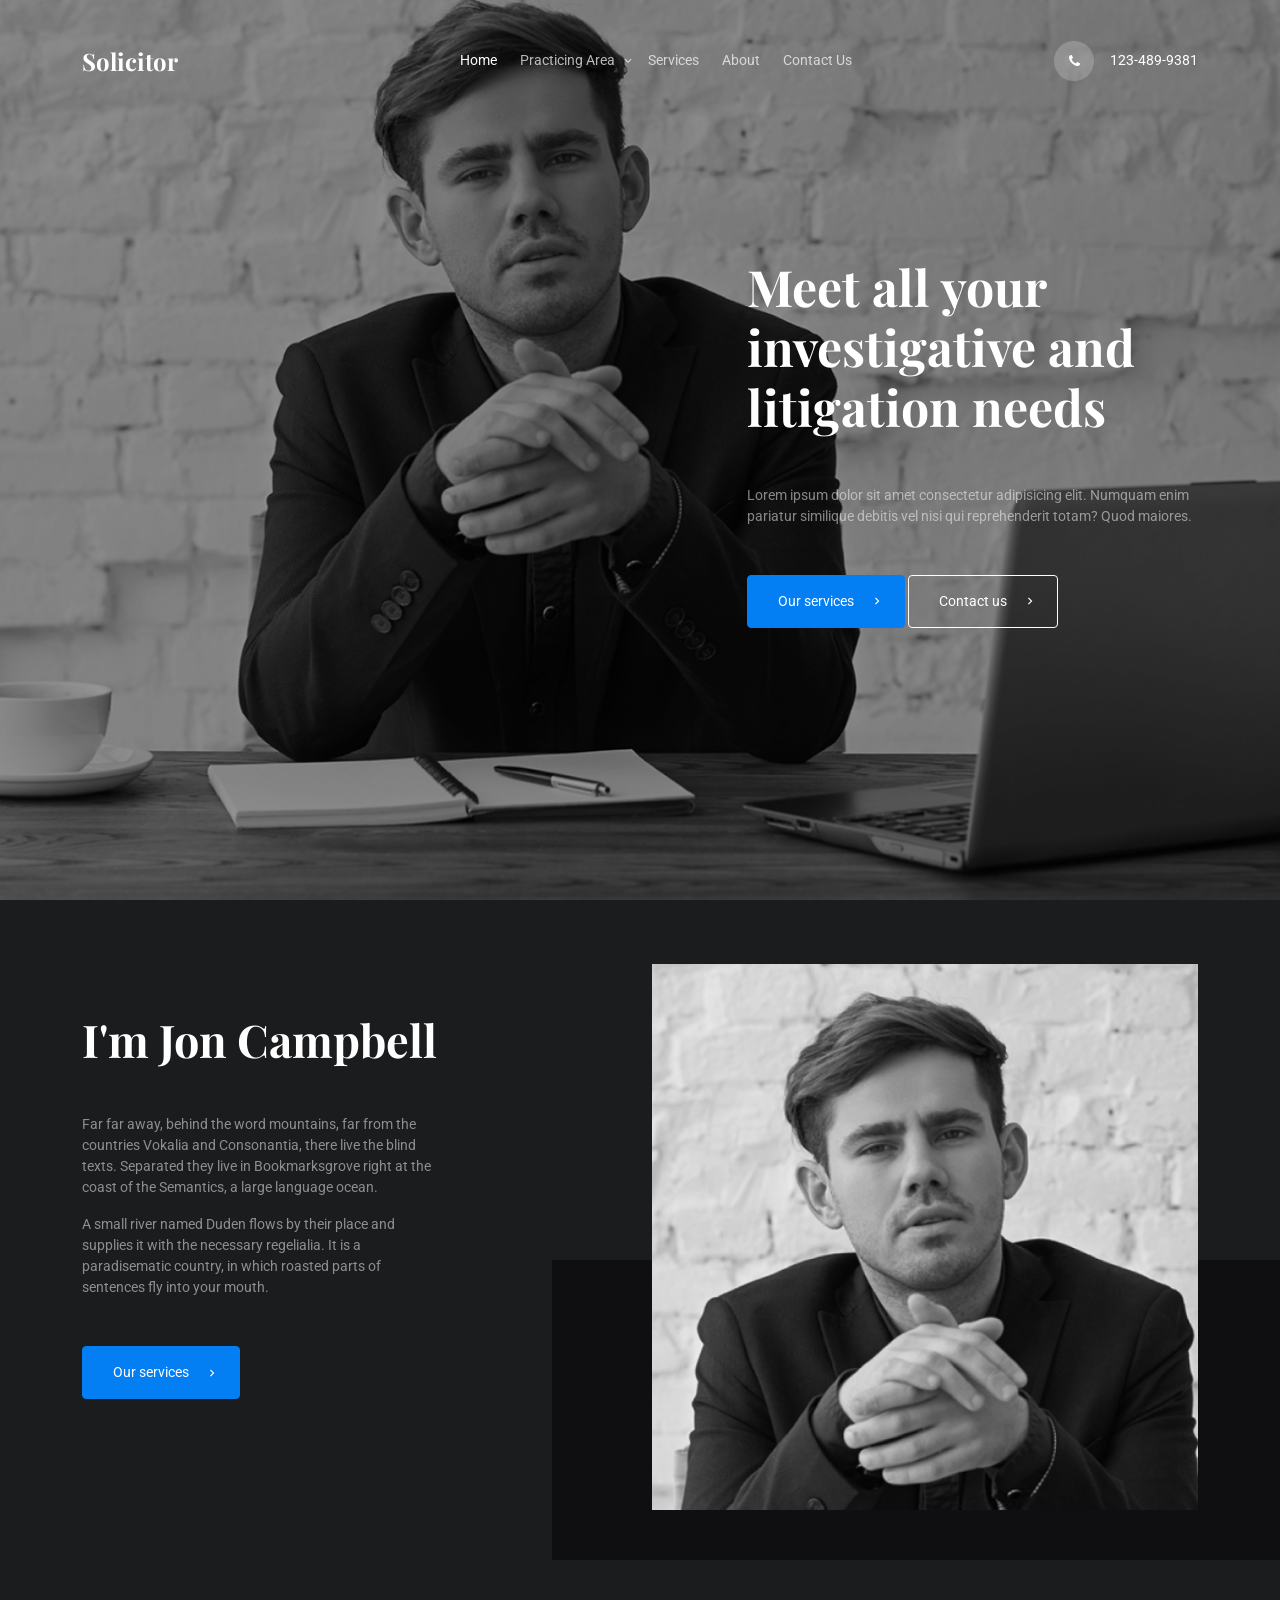
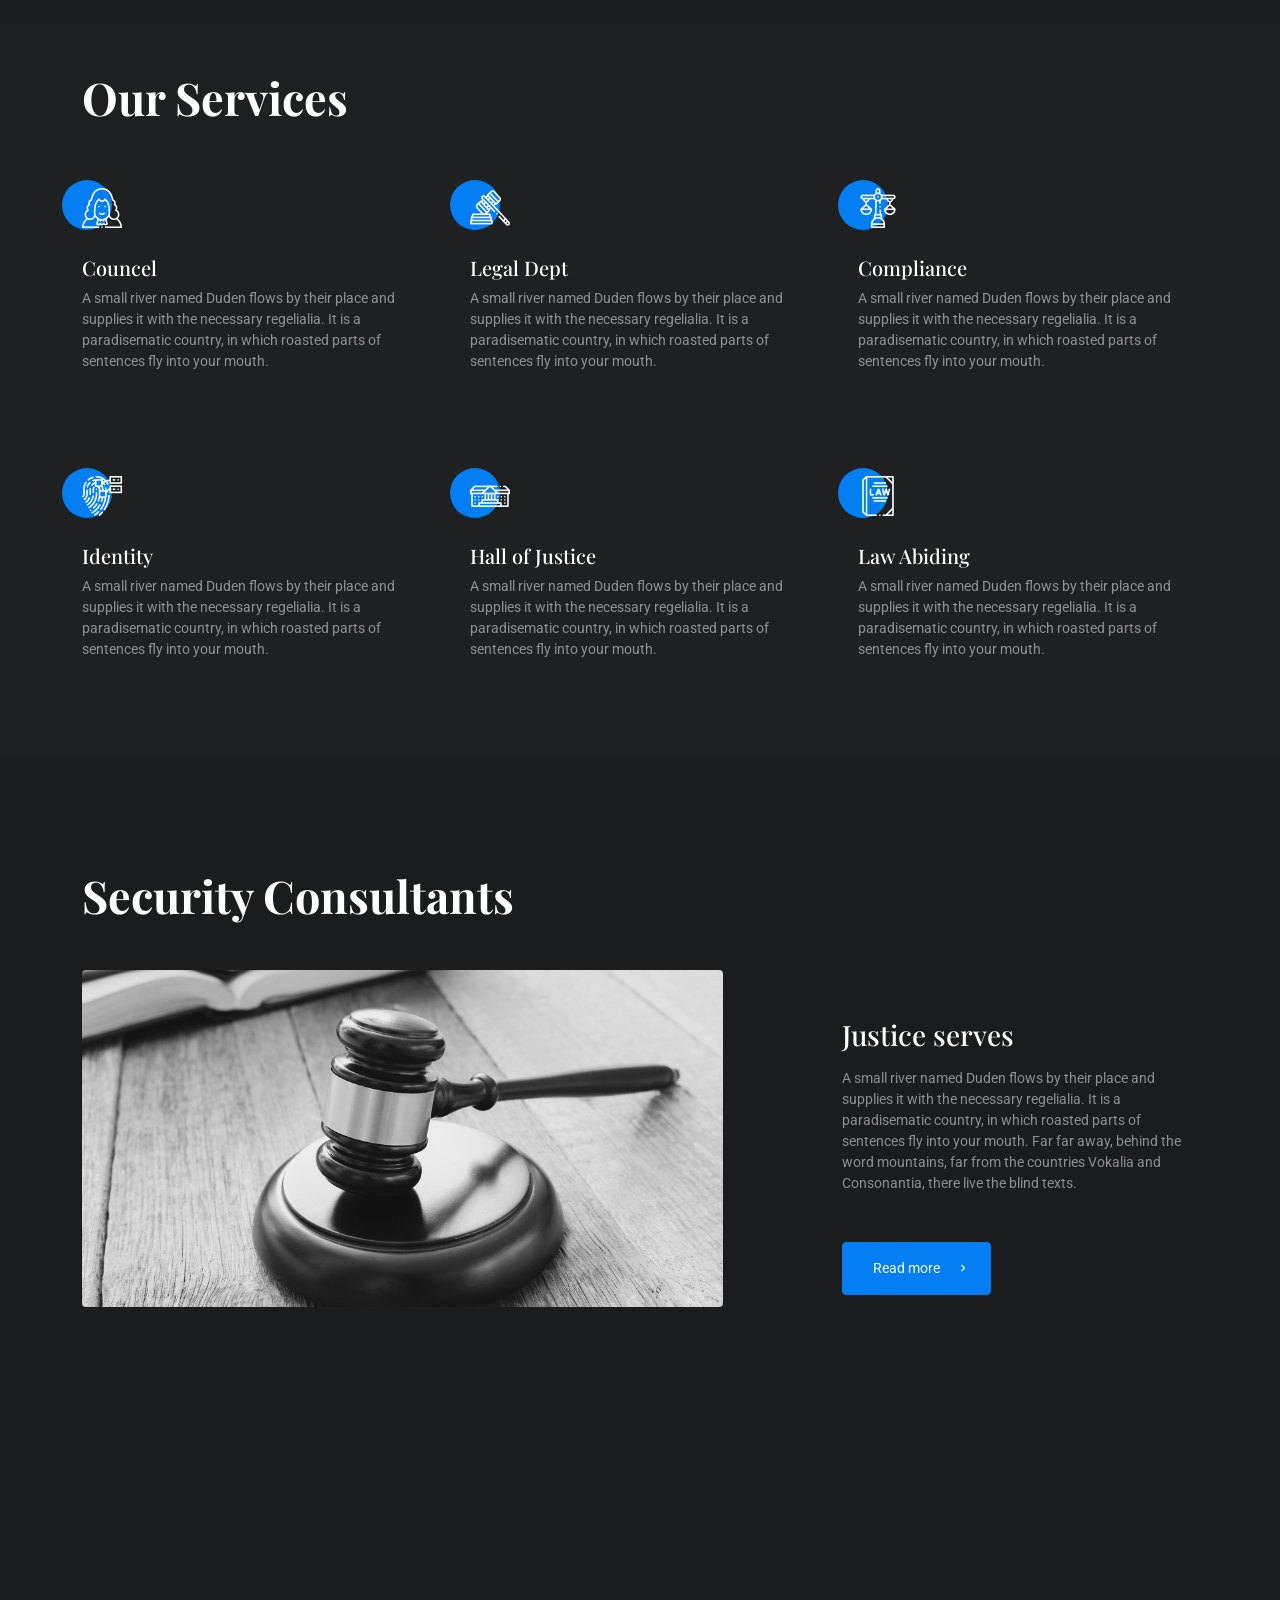
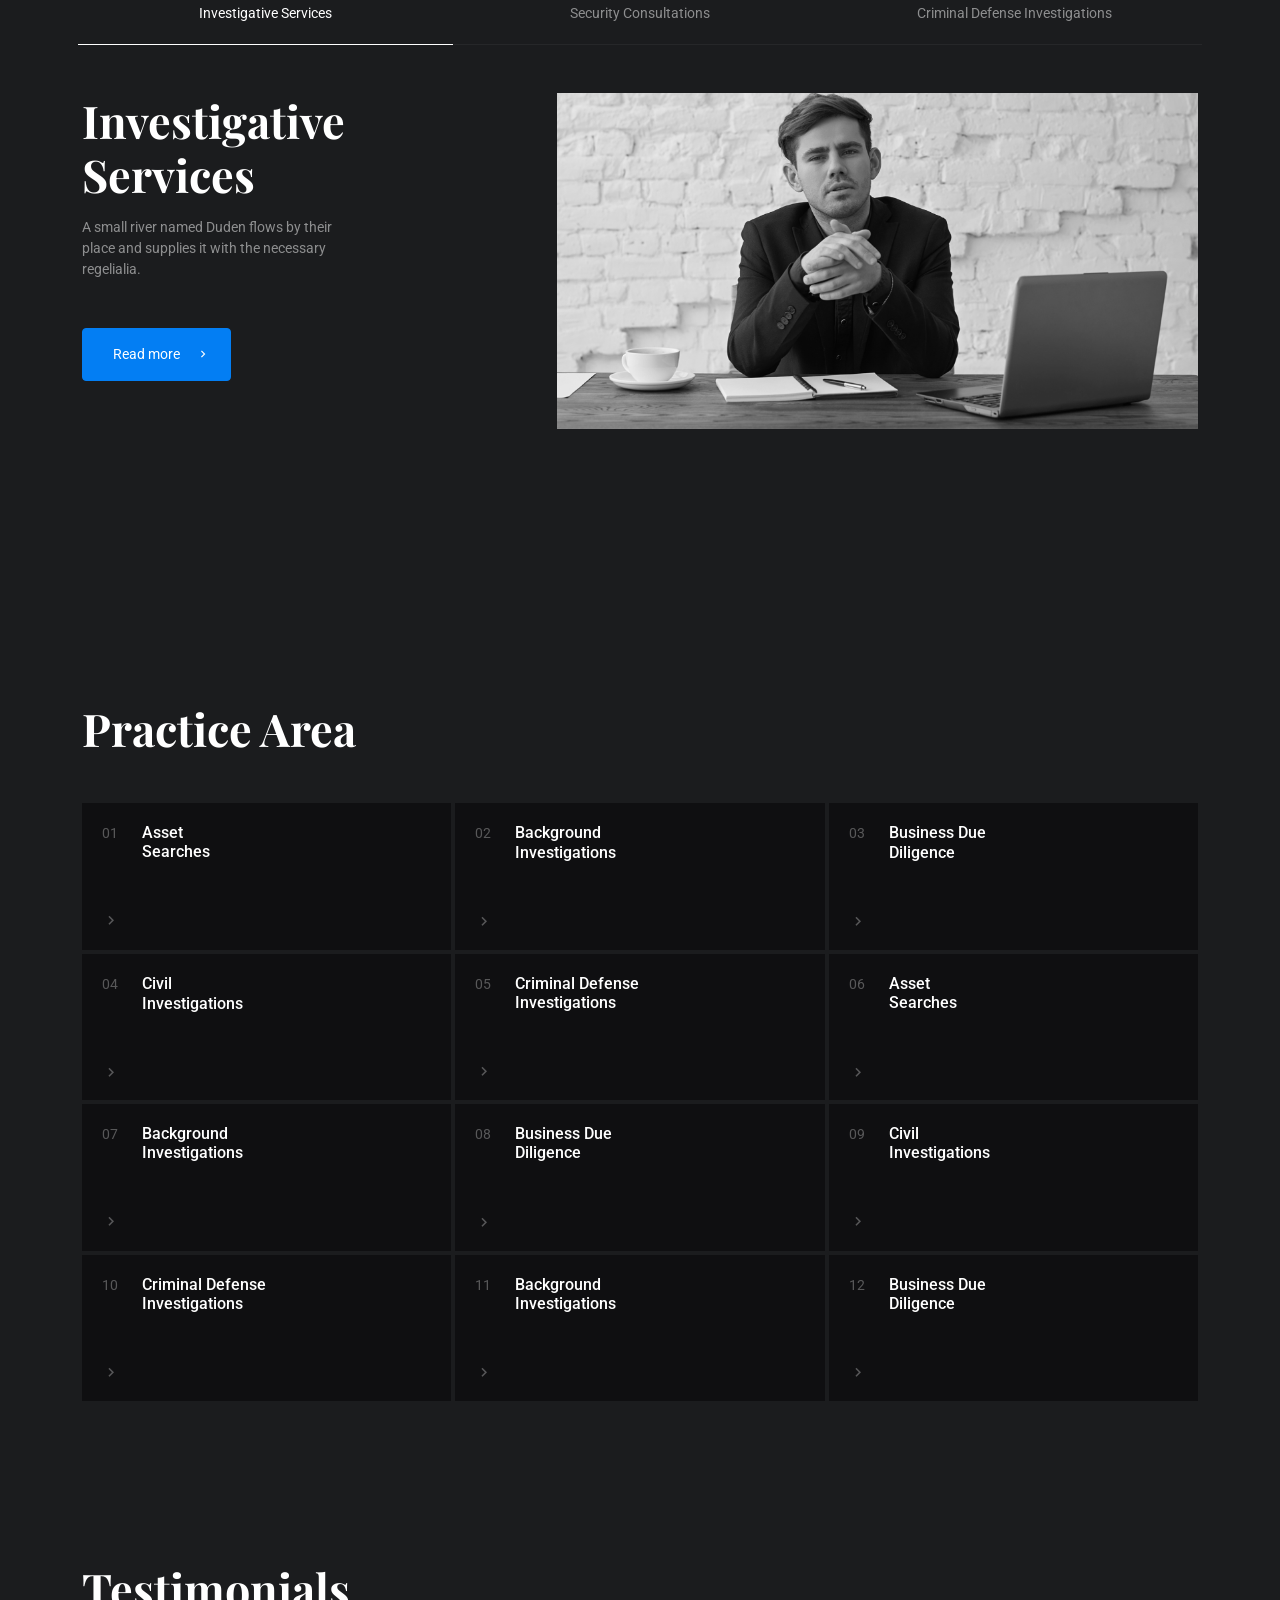
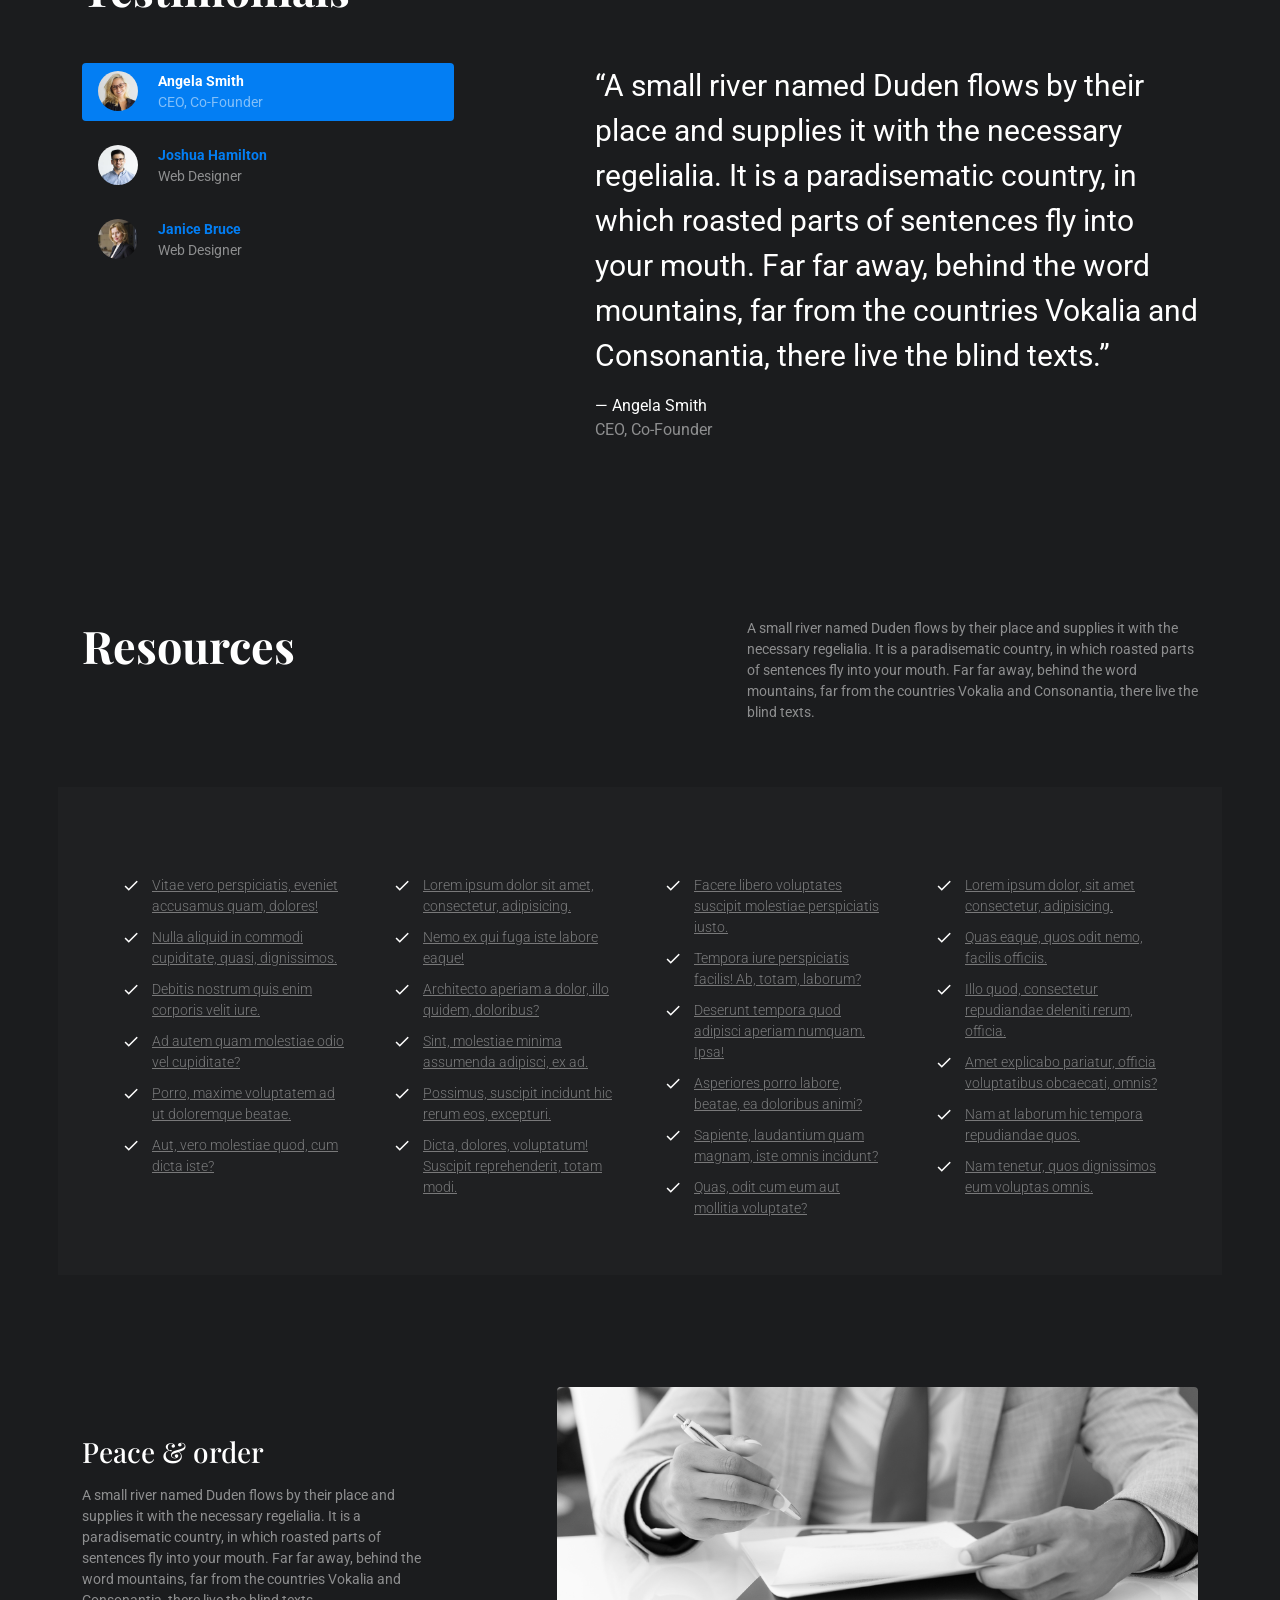
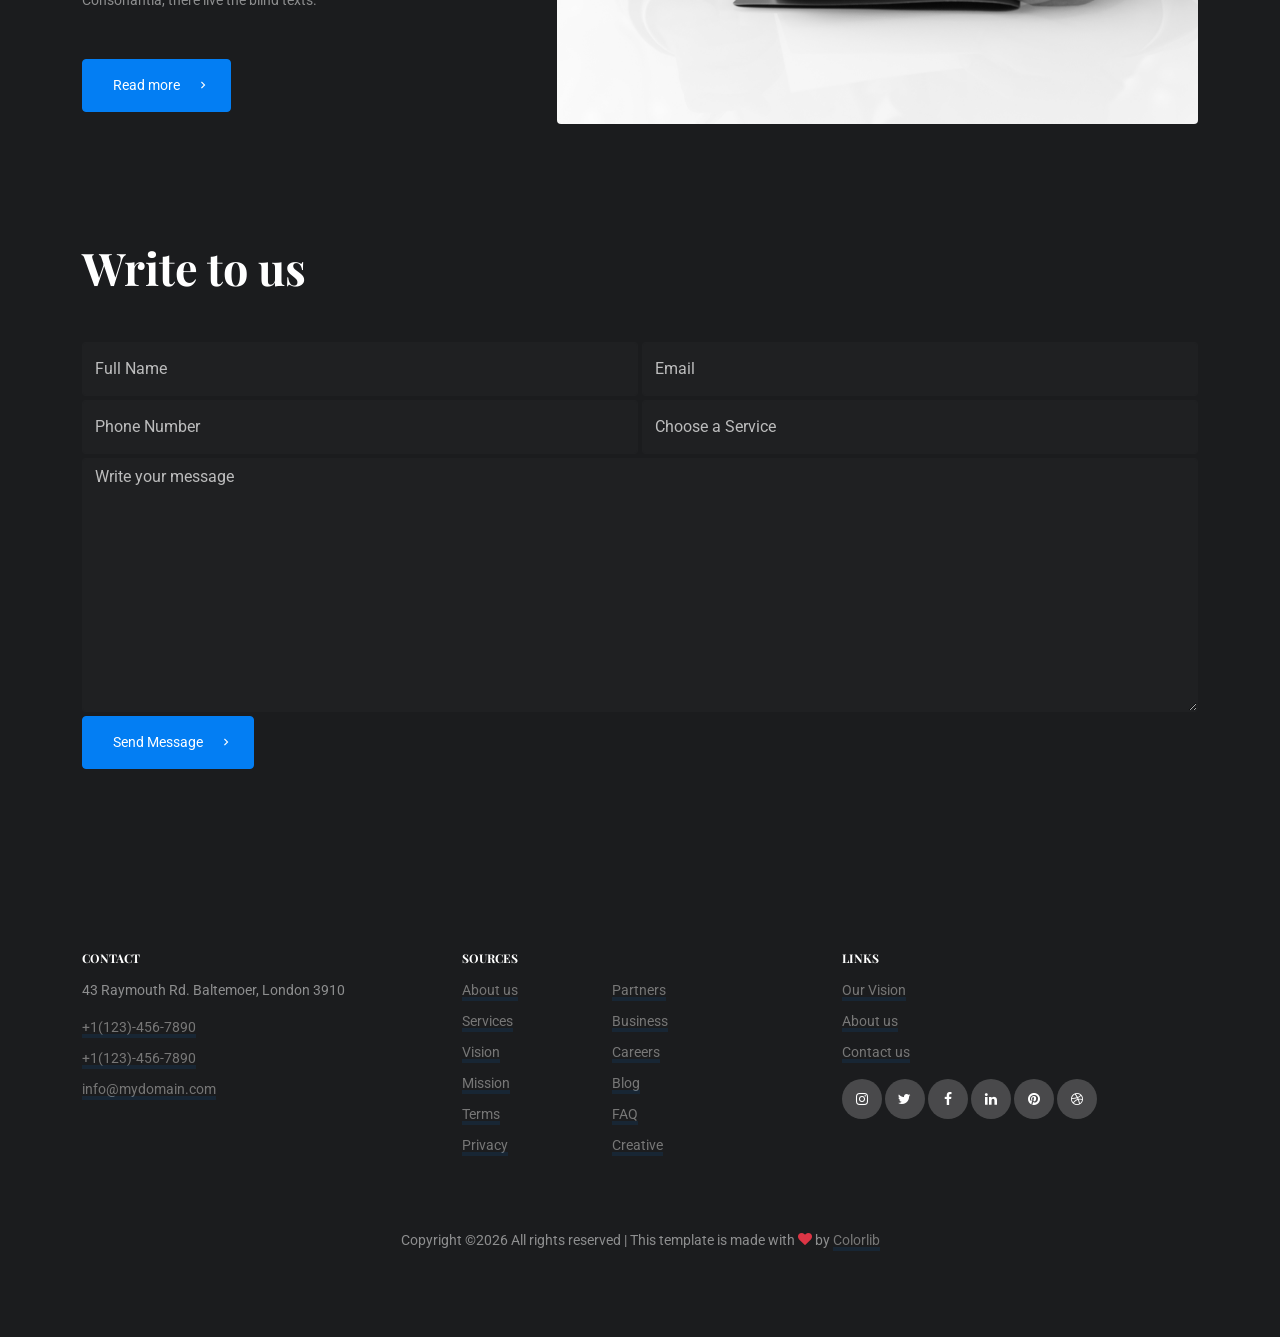
==== Portfolio/index.html @ 2ceb64e4 "Carved Template" ====
<!doctype html>
<html lang="en">
<head>
	<!-- Required meta tags -->
	<meta charset="utf-8">
	<meta name="viewport" content="width=device-width, initial-scale=1">
	
	<link rel="preconnect" href="https://fonts.gstatic.com">
	<link href="https://fonts.googleapis.com/css2?family=Playfair+Display:ital,wght@0,400;0,600;0,700;1,400&family=Roboto:wght@400;700&display=swap" rel="stylesheet">


	<link rel="stylesheet" href="fonts/icomoon/style.css">
	<link rel="stylesheet" href="fonts/flaticon/font/flaticon.css">

	<link rel="stylesheet" href="css/tiny-slider.css">
	<link rel="stylesheet" href="css/aos.css">
	<link rel="stylesheet" href="css/style.css">

	<title>Solicitor &mdash; Free Bootstrap 5 Website Template by Colorlib</title>
</head>
<body>

	<div class="site-mobile-menu site-navbar-target">
		<div class="site-mobile-menu-header">
			<div class="site-mobile-menu-close">
				<span class="icofont-close js-menu-toggle"></span>
			</div>
		</div>
		<div class="site-mobile-menu-body"></div>
	</div>

	<nav class="site-nav">
		<div class="container">
			<div class="menu-bg-wrap">
				<div class="site-navigation">
					<div class="row g-0 align-items-center">
						<div class="col-6 col-lg-2">
							<a href="index.html" class="logo m-0 float-left">Solicitor</a>
						</div>
						<div class="col-8 text-center d-none d-lg-inline-block">
							<ul class="js-clone-nav d-none d-lg-inline-block text-left site-menu mx-auto">
								<li class="active"><a href="index.html">Home</a></li>
								<li class="has-children">
									<a href="practicing-area.html">Practicing Area</a>
									<ul class="dropdown">
										<li><a href="#">Menu One</a></li>
										<li><a href="#">Menu Two</a></li>
										<li class="has-children">
											<a href="#">Dropdown</a>
											<ul class="dropdown">
												<li><a href="#">Sub Menu One</a></li>
												<li><a href="#">Sub Menu Two</a></li>
												<li><a href="#">Sub Menu Three</a></li>
											</ul>
										</li>
									</ul>
								</li>
								<li><a href="services.html">Services</a></li>
								<li><a href="about.html">About</a></li>
								<li><a href="contact.html">Contact Us</a></li>
							</ul>
						</div>
						<div class="col-6 col-lg-2">

							<div class="d-flex">
								<div class="ms-auto">
									<a href="#" class="call-us d-flex align-items-center">
										<span class="icon-phone me-3"></span>
										<span>123-489-9381</span>
									</a>	
								</div>

								<a href="#" class="burger mt-1 ms-auto float-end site-menu-toggle js-menu-toggle d-inline-block d-lg-none light" data-toggle="collapse" data-target="#main-navbar">
									<span></span>
								</a>
							</div>
						</div>
					</div>

				</div>
			</div>
		</div>
	</nav>

	<div class="hero overlay" style="background-image: url('images/hero_1.jpg')">
		<div class="container">
			<div class="row align-items-center">
				<div class="col-lg-5 text-start ms-auto">
					<h1 class="heading mb-5" data-aos="fade-up">Meet all your investigative and litigation needs</h1>


					<p class="mb-5 text-white-50" data-aos="fade-up" data-aos-delay="300">Lorem ipsum dolor sit amet consectetur adipisicing elit. Numquam enim pariatur similique debitis vel nisi qui reprehenderit totam? Quod maiores.</p>
					<p data-aos="fade-up" data-aos-delay="400">
						<a href="#" class="btn btn-primary has-arrow mr-2">Our services <span class="icon-keyboard_arrow_right"></span></a>
						<a href="#" class="btn btn-outline-white has-arrow">Contact us <span class="icon-keyboard_arrow_right"></span></a>
					</p>



				</div>
			</div>
		</div>
	</div>


	<div class="section sec-about-me">
		<div class="container">
			<div class="row">
				<div class="col-lg-7" data-aos="fade-up">
					<div class="section-heading">

						<h3 class="heading mb-5">I'm Jon Campbell</h3>
					</div>
				</div>
			</div>

			<div class="row justify-content-between">
				<div class="col-lg-4 mb-5 mb-lg-0"  data-aos="fade-up"  data-aos-delay="100">
					<p class="text-white-50">Far far away, behind the word mountains, far from the countries Vokalia and Consonantia, there live the blind texts. Separated they live in Bookmarksgrove right at the coast of the Semantics, a large language ocean.</p>

					<p class="mb-5 text-white-50">A small river named Duden flows by their place and supplies it with the necessary regelialia. It is a paradisematic country, in which roasted parts of sentences fly into your mouth.</p>

					
					<p><a href="#" class="btn btn-primary has-arrow mr-2">Our services <span class="icon-keyboard_arrow_right"></span></a></p>
				</div>

				<div class="col-lg-6 bg-1">
					<div class="img-wrap"  data-aos="fade-up" data-aos-delay="200">
						<img src="images/about_2.png" alt="Image" class="img-fluid">
					</div>
				</div>
			</div>
		</div>
	</div>


	<div class="section py-5 bg-custom-light">
		<div class="container">
			<div class="row mb-5" data-aos="fade-up">
				<div class="col-lg-7">
					<h2 class="heading">Our Services</h2>
				</div>
			</div>
			<div class="row g-5">
				<div class="col-xs-12 col-sm-6 col-md-6 col-lg-4" data-aos="fade-up" data-aos-delay="0">
					<span class="flaticon-judge-1 text-white fs-1 mb-3 d-block circle"></span>
					<h4 class="fs-5">Councel</h4>
					<p class="mb-5 text-white-50">A small river named Duden flows by their place and supplies it with the necessary regelialia. It is a paradisematic country, in which roasted parts of sentences fly into your mouth.</p>
				</div>
				<div class="col-xs-12 col-sm-6 col-md-6 col-lg-4" data-aos="fade-up" data-aos-delay="100">
					<span class="flaticon-judge text-white fs-1 mb-3 d-block circle"></span>
					<h4 class="fs-5">Legal Dept</h4>
					<p class="mb-5 text-white-50">A small river named Duden flows by their place and supplies it with the necessary regelialia. It is a paradisematic country, in which roasted parts of sentences fly into your mouth.</p>
				</div>
				<div class="col-xs-12 col-sm-6 col-md-6 col-lg-4" data-aos="fade-up" data-aos-delay="200">
					<span class="flaticon-themis text-white fs-1 mb-3 d-block circle"></span>
					<h4 class="fs-5">Compliance</h4>
					<p class="mb-5 text-white-50">A small river named Duden flows by their place and supplies it with the necessary regelialia. It is a paradisematic country, in which roasted parts of sentences fly into your mouth.</p>
				</div>

				<div class="col-xs-12 col-sm-6 col-md-6 col-lg-4" data-aos="fade-up" data-aos-delay="0">
					<span class="flaticon-fingerprint text-white fs-1 mb-3 d-block circle"></span>
					<h4 class="fs-5">Identity</h4>
					<p class="mb-5 text-white-50">A small river named Duden flows by their place and supplies it with the necessary regelialia. It is a paradisematic country, in which roasted parts of sentences fly into your mouth.</p>
				</div>
				<div class="col-xs-12 col-sm-6 col-md-6 col-lg-4" data-aos="fade-up" data-aos-delay="100">
					<span class="flaticon-courthouse text-white fs-1 mb-3 d-block circle"></span>
					<h4 class="fs-5">Hall of Justice</h4>
					<p class="mb-5 text-white-50">A small river named Duden flows by their place and supplies it with the necessary regelialia. It is a paradisematic country, in which roasted parts of sentences fly into your mouth.</p>
				</div>
				<div class="col-xs-12 col-sm-6 col-md-6 col-lg-4" data-aos="fade-up" data-aos-delay="200">
					<span class="flaticon-laws text-white fs-1 mb-3 d-block circle"></span>
					<h4 class="fs-5">Law Abiding</h4>
					<p class="mb-5 text-white-50">A small river named Duden flows by their place and supplies it with the necessary regelialia. It is a paradisematic country, in which roasted parts of sentences fly into your mouth.</p>
				</div>

			</div>

		</div>
	</div>




	<div class="section sec-why-us">
		<div class="container">
			<div class="row">
				<div class="col-lg-12">

					<div class="section-heading"  data-aos="fade-up">

						<h3 class="heading mb-5">Security Consultants</h3>
					</div>
				</div>
			</div>


			<div class="row mb-5">

				<div class="col-lg-7">
					<div class="img-wrap" data-aos="fade-right">
						<img src="images/hero_3.jpg" alt="Image" class="img-fluid rounded">	
					</div>
				</div>	
				<div class="col-lg-4 ms-auto mt-5"  data-aos="fade-left"  data-aos-delay="100">
					<h3 class="mb-3">Justice serves</h3>
					<p class="mb-5 text-white-50">A small river named Duden flows by their place and supplies it with the necessary regelialia. It is a paradisematic country, in which roasted parts of sentences fly into your mouth. Far far away, behind the word mountains, far from the countries Vokalia and Consonantia, there live the blind texts.</p>

					<p><a href="#" class="btn btn-primary has-arrow mr-2">Read more <span class="icon-keyboard_arrow_right"></span></a></p>

				</div>
			</div>

		</div>
	</div>






	<div class="section sec-3">
		<div class="container">

			<div id="nav-tab" class="row g-2 custom-nav-slider nav mb-5" role="tablist" data-aos="fade-up">

				<a href="#tab-one" class="nav-link col-4 active" data-bs-toggle="tab" aria-selected="true" aria-controls="tab-one" role="tab">Investigative Services</a>

				<a href="#tab-two"  class="nav-link col-4" data-bs-toggle="tab" aria-selected="false" aria-controls="tab-two" role="tab">Security Consultations</a>

				<a href="#tab-three" class="nav-link col-4" data-bs-toggle="tab" aria-selected="false" aria-controls="tab-three" role="tab">Criminal Defense Investigations</a>

			</div>

			<div class="tab-content" data-aos="fade-up" data-aos-delay="100">
				<div class="tab-pane fade show active" id="tab-one">
					<div class="row justify-content-between mb-5">
						<div class="col-lg-3">
							<div class="section-heading">
								<h3 class="heading mb-3">Investigative Services</h3>
								<p class="mb-5 text-white-50">A small river named Duden flows by their place and supplies it with the necessary regelialia. </p>
								<p><a href="#" class="btn btn-primary has-arrow mr-2">Read more <span class="icon-keyboard_arrow_right"></span></a></p>
							</div>
						</div>
						<div class="col-lg-7">
							<img src="images/hero_1.jpg" alt="Image" class="img-fluid">
						</div>
					</div>
				</div>

				<div class="tab-pane fade" id="tab-two">
					<div class="row justify-content-between mb-5">
						<div class="col-lg-3">
							<div class="section-heading">
								<h3 class="heading mb-3">Security Consultations</h3>
								<p class="mb-5 text-white-50">A small river named Duden flows by their place and supplies it with the necessary regelialia. </p>
								<p><a href="#" class="btn btn-primary has-arrow mr-2">Read more <span class="icon-keyboard_arrow_right"></span></a></p>
							</div>
						</div>
						<div class="col-lg-7">
							<img src="images/hero_2.jpg" alt="Image" class="img-fluid">
						</div>
					</div>
				</div>

				<div class="tab-pane fade" id="tab-three">
					<div class="row justify-content-between mb-5">
						<div class="col-lg-3">
							<div class="section-heading">
								<h3 class="heading mb-3">Criminal Defense Investigations</h3>
								<p class="mb-5 text-white-50">A small river named Duden flows by their place and supplies it with the necessary regelialia. </p>
								<p><a href="#" class="btn btn-primary has-arrow mr-2">Read more <span class="icon-keyboard_arrow_right"></span></a></p>
							</div>
						</div>
						<div class="col-lg-7">
							<img src="images/hero_3.jpg" alt="Image" class="img-fluid">
						</div>
					</div>
				</div>

			</div>	


		</div>
	</div>



	<div class="section sec-4">
		<div class="container">
			<div class="row">
				<div class="col-lg-7">
					<div class="section-heading" data-aos="fade-up">

						<h3 class="heading mb-5">Practice Area </h3>
					</div>
				</div>
			</div>

			

			<div class="row g-1 align-items-stretch">
				<div class="col-6 col-sm-6 col-md-4 col-lg-4" data-aos="fade-up">
					<a class="d-flex media-2 h-100" href="practicing-area-single.html">
						<div>01</div>
						<div>
							<h3>Asset <br> Searches</h3>
							<span class="icon-keyboard_arrow_right"></span>
						</div>
					</a>
				</div>
				<div class="col-6 col-sm-6 col-md-4 col-lg-4" data-aos="fade-up">
					<a class="d-flex media-2 h-100" href="practicing-area-single.html">
						<div>02</div>
						<div>
							<h3>Background <br> Investigations</h3>
							<span class="icon-keyboard_arrow_right"></span>
						</div>
					</a>
				</div>
				<div class="col-6 col-sm-6 col-md-4 col-lg-4" data-aos="fade-up">
					<a class="d-flex media-2 h-100" href="practicing-area-single.html">
						<div>03</div>
						<div>
							<h3>Business Due<br> Diligence</h3>
							<span class="icon-keyboard_arrow_right"></span>
						</div>
					</a>
				</div>
				<div class="col-6 col-sm-6 col-md-4 col-lg-4" data-aos="fade-up">
					<a class="d-flex media-2 h-100" href="practicing-area-single.html">
						<div>04</div>
						<div>
							<h3>Civil <br> Investigations</h3>
							<span class="icon-keyboard_arrow_right"></span>
						</div>
					</a>
				</div>
				<div class="col-6 col-sm-6 col-md-4 col-lg-4" data-aos="fade-up">
					<a class="d-flex media-2 h-100" href="practicing-area-single.html">
						<div>05</div>
						<div>
							<h3>Criminal Defense <br> Investigations</h3>
							<span class="icon-keyboard_arrow_right"></span>
						</div>
					</a>
				</div>

				<div class="col-6 col-sm-6 col-md-4 col-lg-4" data-aos="fade-up">
					<a class="d-flex media-2 h-100" href="practicing-area-single.html">
						<div>06</div>
						<div>
							<h3>Asset <br> Searches</h3>
							<span class="icon-keyboard_arrow_right"></span>
						</div>

					</a>
				</div>
				<div class="col-6 col-sm-6 col-md-4 col-lg-4" data-aos="fade-up">
					<a class="d-flex media-2 h-100" href="practicing-area-single.html">
						<div>07</div>
						<div>
							<h3>Background <br> Investigations</h3>
							<span class="icon-keyboard_arrow_right"></span>
						</div>
					</a>
				</div>
				<div class="col-6 col-sm-6 col-md-4 col-lg-4" data-aos="fade-up">
					<a class="d-flex media-2 h-100" href="practicing-area-single.html">
						<div>08</div>
						<div>
							<h3>Business Due<br> Diligence</h3>
							<span class="icon-keyboard_arrow_right"></span>
						</div>
					</a>
				</div>
				<div class="col-6 col-sm-6 col-md-4 col-lg-4" data-aos="fade-up">
					<a class="d-flex media-2 h-100" href="practicing-area-single.html">
						<div>09</div>
						<div>
							<h3>Civil <br> Investigations</h3>
							<span class="icon-keyboard_arrow_right"></span>
						</div>
					</a>
				</div>
				<div class="col-6 col-sm-6 col-md-4 col-lg-4" data-aos="fade-up">
					<a class="d-flex media-2 h-100" href="practicing-area-single.html">
						<div>10</div>
						<div>
							<h3>Criminal Defense <br> Investigations</h3>
							<span class="icon-keyboard_arrow_right"></span>
						</div>
					</a>
				</div>

				<div class="col-6 col-sm-6 col-md-4 col-lg-4" data-aos="fade-up">
					<a class="d-flex media-2 h-100" href="practicing-area-single.html">
						<div>11</div>
						<div>
							<h3>Background <br> Investigations</h3>
							<span class="icon-keyboard_arrow_right"></span>
						</div>
					</a>
				</div>
				<div class="col-6 col-sm-6 col-md-4 col-lg-4" data-aos="fade-up">
					<a class="d-flex media-2 h-100" href="practicing-area-single.html">
						<div>12</div>
						<div>
							<h3>Business Due<br> Diligence</h3>
							<span class="icon-keyboard_arrow_right"></span>
						</div>
					</a>
				</div>
			</div>
		</div>
	</div>



	<div class="section py-5 sec-testimonial">
		<div class="container">
			<div class="row">
				<div class="col-lg-7">
					<div class="section-heading">

						<h3 class="heading mb-5">Testimonials</h3>
					</div>
				</div>
			</div>
			<div class="d-md-flex align-items-start justify-content-between tabs">
				<div class="nav flex-column nav-pills me-3 col-md-4" id="v-pills-tab" role="tablist" aria-orientation="vertical">
					<a href="#testimonial-one" class="nav-link mb-3 active d-flex" id="testimonial-one-tab" data-bs-toggle="pill" role="tab" aria-controls="testimonial-one">
						<div class="img">
							<img src="images/person_2.jpg" alt="Image" class="img-fluid">
						</div>
						<div class="text">
							<strong class="d-block">Angela Smith</strong>
							<span class="text-white-50">CEO, Co-Founder</span>
						</div>
					</a>


					<a href="#testimonial-two" class="nav-link mb-3 d-flex" id="testimonial-two-tab" data-bs-toggle="pill" role="tab" aria-controls="testimonial-two">
						<div class="img">
							<img src="images/person_1.jpg" alt="Image" class="img-fluid">
						</div>
						<div class="text">
							<strong class="d-block">Joshua Hamilton</strong>
							<span class="text-white-50">Web Designer</span>
						</div>
					</a>

					<a href="#testimonial-three" class="nav-link mb-3 d-flex" id="testimonial-three-tab" data-bs-toggle="pill" role="tab" aria-controls="testimonial-two">
						<div class="img">
							<img src="images/person_3.jpg" alt="Image" class="img-fluid">
						</div>
						<div class="text">
							<strong class="d-block">Janice Bruce</strong>
							<span class="text-white-50">Web Designer</span>
						</div>
					</a>

					
				</div>
				<div class="tab-content ps-lg-5 col-md-7" id="v-pills-tabContent">
					<div class="tab-pane fade show active" role="tabpanel" id="testimonial-one">
						<blockquote>
							<p>&ldquo;A small river named Duden flows by their place and supplies it with the necessary regelialia. It is a paradisematic country, in which roasted parts of sentences fly into your mouth. Far far away, behind the word mountains, far from the countries Vokalia and Consonantia, there live the blind texts.&rdquo;</p>
							
						</blockquote>
						<p class="fs-6">
							<span class="text-white d-block">&mdash; Angela Smith</span>
							<span class="text-white-50">CEO, Co-Founder</span>
						</p>
					</div>

					<div class="tab-pane fade" role="tabpanel" id="testimonial-two">
						<blockquote>
							<p>&ldquo;A small river named Duden flows by their place and supplies it with the necessary regelialia. It is a paradisematic country, in which roasted parts of sentences fly into your mouth.&rdquo;</p>
						</blockquote>

						<p class="fs-6">
							<span class="text-white d-block">&mdash; Angela Smith</span>
							<span class="text-white-50">CEO, Co-Founder</span>
						</p>

					</div>

					<div class="tab-pane fade" role="tabpanel" id="testimonial-three">
						<blockquote>
							<p>&ldquo;On her way she met a copy. The copy warned the Little Blind Text, that where it came from it would have been rewritten a thousand times and everything that was left from its origin would be the word "and" and the Little Blind Text should turn around and return to its own, safe country. But nothing the copy said could convince her and so it didn’t take long until a few insidious Copy Writers ambushed her, made her drunk with Longe and Parole. &rdquo;</p>
						</blockquote>

						<p class="fs-6">
							<span class="text-white d-block">&mdash; Angela Smith</span>
							<span class="text-white-50">CEO, Co-Founder</span>
						</p>

					</div>

					
				</div>
			</div>
		</div>
	</div>


	<div class="section sec-list">
		<div class="container">
			<div class="row mb-5">
				<div class="col-lg-7">
					<div class="section-heading">

						<h3 class="heading mb-5">Resources</h3>
					</div>
				</div>
				<div class="col-lg-5 align-self-end mb-5">
					<p class="text-white-50">A small river named Duden flows by their place and supplies it with the necessary regelialia. It is a paradisematic country, in which roasted parts of sentences fly into your mouth. Far far away, behind the word mountains, far from the countries Vokalia and Consonantia, there live the blind texts.</p>
				</div>
			</div>

			<div class="row">
				<div class="col-lg-12">
					<div class="row box g-5">
						<div class="col-xs-6 col-sm-6 col-md-6 col-lg-3">
							<ul class="list-unstyled">
								<li><a href="#">Vitae vero perspiciatis, eveniet accusamus quam, dolores!</a></li>
								<li><a href="#">Nulla aliquid in commodi cupiditate, quasi, dignissimos.</a></li>
								<li><a href="#">Debitis nostrum quis enim corporis velit iure.</a></li>
								<li><a href="#">Ad autem quam molestiae odio vel cupiditate?</a></li>
								<li><a href="#">Porro, maxime voluptatem ad ut doloremque beatae.</a></li>
								<li><a href="#">Aut, vero molestiae quod, cum dicta iste?</a></li>
							</ul>
						</div>
						<div class="col-xs-6 col-sm-6 col-md-6 col-lg-3">
							<ul class="list-unstyled">
								<li><a href="#">Lorem ipsum dolor sit amet, consectetur, adipisicing.</a></li>
								<li><a href="#">Nemo ex qui fuga iste labore eaque!</a></li>
								<li><a href="#">Architecto aperiam a dolor, illo quidem, doloribus?</a></li>
								<li><a href="#">Sint, molestiae minima assumenda adipisci, ex ad.</a></li>
								<li><a href="#">Possimus, suscipit incidunt hic rerum eos, excepturi.</a></li>
								<li><a href="#">Dicta, dolores, voluptatum! Suscipit reprehenderit, totam modi.</a></li>
								
							</ul>
						</div>
						<div class="col-xs-6 col-sm-6 col-md-6 col-lg-3">
							<ul class="list-unstyled">
								<li><a href="#">Facere libero voluptates suscipit molestiae perspiciatis iusto.</a></li>
								<li><a href="#">Tempora iure perspiciatis facilis! Ab, totam, laborum?</a></li>
								<li><a href="#">Deserunt tempora quod adipisci aperiam numquam. Ipsa!</a></li>
								<li><a href="#">Asperiores porro labore, beatae, ea doloribus animi?</a></li>
								<li><a href="#">Sapiente, laudantium quam magnam, iste omnis incidunt?</a></li>
								<li><a href="#">Quas, odit cum eum aut mollitia voluptate?</a></li>
							</ul>
						</div>
						<div class="col-xs-6 col-sm-6 col-md-6 col-lg-3">
							<ul class="list-unstyled">
								<li><a href="#">Lorem ipsum dolor, sit amet consectetur, adipisicing.</a></li>
								<li><a href="#">Quas eaque, quos odit nemo, facilis officiis.</a></li>
								<li><a href="#">Illo quod, consectetur repudiandae deleniti rerum, officia.</a></li>
								<li><a href="#">Amet explicabo pariatur, officia voluptatibus obcaecati, omnis?</a></li>
								<li><a href="#">Nam at laborum hic tempora repudiandae quos.</a></li>
								<li><a href="#">Nam tenetur, quos dignissimos eum voluptas omnis.</a></li>
								
							</ul>
						</div>
					</div>
				</div>
			</div>


		</div>
	</div>


	<div class="section py-0">
		<div class="container">
			<div class="row">

				<div class="col-lg-7 order-lg-2">
					<div class="img-wrap" data-aos="fade-left">
						<img src="images/hero_2.jpg" alt="Image" class="img-fluid rounded">	
					</div>
				</div>	
				<div class="col-lg-4 me-auto mt-5" data-aos="fade-right" data-aos-delay="100">
					<h3 class="mb-3">Peace &amp; order</h3>
					<p class="mb-5 text-white-50">A small river named Duden flows by their place and supplies it with the necessary regelialia. It is a paradisematic country, in which roasted parts of sentences fly into your mouth. Far far away, behind the word mountains, far from the countries Vokalia and Consonantia, there live the blind texts.</p>

					<p><a href="#" class="btn btn-primary has-arrow mr-2">Read more <span class="icon-keyboard_arrow_right"></span></a></p>

				</div>
			</div>
		</div>
	</div>


	<div class="section sec-6">
		<div class="container">
			<div class="row">
				<div class="col-lg-7">
					<div class="section-heading">

						<h3 class="heading mb-5">Write to us</h3>
					</div>
				</div>
			</div>

			<form action="#" class="row g-1">
				<div class="col-lg-6">
					<input type="text" class="form-control" placeholder="Full Name">
				</div>
				<div class="col-lg-6">
					<input type="text" class="form-control" placeholder="Email">
				</div>

				<div class="col-lg-6">
					<input type="text" class="form-control" placeholder="Phone Number">
				</div> 
				<div class="col-lg-6">
					<input type="text" class="form-control" placeholder="Choose a Service">
				</div>

				<div class="col-lg-12">
					<textarea class="form-control" placeholder="Write your message" name="" id="" cols="30" rows="10"></textarea>
				</div>

				<div class="col-lg-12">
					<button type="submit" class="btn btn-primary has-arrow">Send Message <span class="icon-keyboard_arrow_right"></span></button>
				</div>
			</form>
		</div>
	</div>



	<div class="site-footer">
		<div class="container">

			<div class="row">
				<div class="col-lg-4">
					<div class="widget">
						<h3>Contact</h3>
						<address class="text-white-50">43 Raymouth Rd. Baltemoer, London 3910</address>
						<ul class="list-unstyled links">
							<li><a href="tel://11234567890">+1(123)-456-7890</a></li>
							<li><a href="tel://11234567890">+1(123)-456-7890</a></li>
							<li><a href="mailto:info@mydomain.com">info@mydomain.com</a></li>
						</ul>
					</div> <!-- /.widget -->
				</div> <!-- /.col-lg-4 -->
				<div class="col-lg-4">
					<div class="widget">
						<h3>Sources</h3>
						<ul class="list-unstyled float-start links">
							<li><a href="#">About us</a></li>
							<li><a href="#">Services</a></li>
							<li><a href="#">Vision</a></li>
							<li><a href="#">Mission</a></li>
							<li><a href="#">Terms</a></li>
							<li><a href="#">Privacy</a></li>
						</ul>
						<ul class="list-unstyled float-start links">
							<li><a href="#">Partners</a></li>
							<li><a href="#">Business</a></li>
							<li><a href="#">Careers</a></li>
							<li><a href="#">Blog</a></li>
							<li><a href="#">FAQ</a></li>
							<li><a href="#">Creative</a></li>
						</ul>
					</div> <!-- /.widget -->
				</div> <!-- /.col-lg-4 -->
				<div class="col-lg-4">
					<div class="widget">
						<h3>Links</h3>
						<ul class="list-unstyled links">
							<li><a href="#">Our Vision</a></li>
							<li><a href="#">About us</a></li>
							<li><a href="#">Contact us</a></li>
						</ul>

						<ul class="list-unstyled social">
							<li><a href="#"><span class="icon-instagram"></span></a></li>
							<li><a href="#"><span class="icon-twitter"></span></a></li>
							<li><a href="#"><span class="icon-facebook"></span></a></li>
							<li><a href="#"><span class="icon-linkedin"></span></a></li>
							<li><a href="#"><span class="icon-pinterest"></span></a></li>
							<li><a href="#"><span class="icon-dribbble"></span></a></li>
						</ul>
					</div> <!-- /.widget -->
				</div> <!-- /.col-lg-4 -->
			</div> <!-- /.row -->

			<div class="row mt-5">
				<div class="col-12 text-center">
					<p class="text-white-50">Copyright &copy;<script>document.write(new Date().getFullYear());</script> All rights reserved | This template is made with <i class="icon-heart text-danger" aria-hidden="true"></i> by <a href="https://colorlib.com" target="_blank" rel="nofollow noopener">Colorlib</a>
					</p>

				</div>
			</div>
		</div> <!-- /.container -->
	</div> <!-- /.site-footer -->


	<!-- Preloader -->
	<div id="overlayer"></div>
	<div class="loader">
		<div class="spinner-border" role="status">
			<span class="visually-hidden">Loading...</span>
		</div>
	</div>


	<script src="js/bootstrap.bundle.min.js"></script>
	<script src="js/tiny-slider.js"></script>
	<script src="js/aos.js"></script>
	<script src="js/navbar.js"></script>
	<script src="js/counter.js"></script>
	<script src="js/custom.js"></script>
</body>
</html>
---- Portfolio/fonts/icomoon/style.css ----
@font-face {
  font-family: 'icomoon';
  src:  url('fonts/icomoon.eot?10si43');
  src:  url('fonts/icomoon.eot?10si43#iefix') format('embedded-opentype'),
    url('fonts/icomoon.ttf?10si43') format('truetype'),
    url('fonts/icomoon.woff?10si43') format('woff'),
    url('fonts/icomoon.svg?10si43#icomoon') format('svg');
  font-weight: normal;
  font-style: normal;
}

[class^="icon-"], [class*=" icon-"] {
  /* use !important to prevent issues with browser extensions that change fonts */
  font-family: 'icomoon' !important;
  speak: none;
  font-style: normal;
  font-weight: normal;
  font-variant: normal;
  text-transform: none;
  line-height: 1;

  /* Better Font Rendering =========== */
  -webkit-font-smoothing: antialiased;
  -moz-osx-font-smoothing: grayscale;
}

.icon-asterisk:before {
  content: "\f069";
}
.icon-plus:before {
  content: "\f067";
}
.icon-question:before {
  content: "\f128";
}
.icon-minus:before {
  content: "\f068";
}
.icon-glass:before {
  content: "\f000";
}
.icon-music:before {
  content: "\f001";
}
.icon-search:before {
  content: "\f002";
}
.icon-envelope-o:before {
  content: "\f003";
}
.icon-heart:before {
  content: "\f004";
}
.icon-star:before {
  content: "\f005";
}
.icon-star-o:before {
  content: "\f006";
}
.icon-user:before {
  content: "\f007";
}
.icon-film:before {
  content: "\f008";
}
.icon-th-large:before {
  content: "\f009";
}
.icon-th:before {
  content: "\f00a";
}
.icon-th-list:before {
  content: "\f00b";
}
.icon-check:before {
  content: "\f00c";
}
.icon-close:before {
  content: "\f00d";
}
.icon-remove:before {
  content: "\f00d";
}
.icon-times:before {
  content: "\f00d";
}
.icon-search-plus:before {
  content: "\f00e";
}
.icon-search-minus:before {
  content: "\f010";
}
.icon-power-off:before {
  content: "\f011";
}
.icon-signal:before {
  content: "\f012";
}
.icon-cog:before {
  content: "\f013";
}
.icon-gear:before {
  content: "\f013";
}
.icon-trash-o:before {
  content: "\f014";
}
.icon-home:before {
  content: "\f015";
}
.icon-file-o:before {
  content: "\f016";
}
.icon-clock-o:before {
  content: "\f017";
}
.icon-road:before {
  content: "\f018";
}
.icon-download:before {
  content: "\f019";
}
.icon-arrow-circle-o-down:before {
  content: "\f01a";
}
.icon-arrow-circle-o-up:before {
  content: "\f01b";
}
.icon-inbox:before {
  content: "\f01c";
}
.icon-play-circle-o:before {
  content: "\f01d";
}
.icon-repeat:before {
  content: "\f01e";
}
.icon-rotate-right:before {
  content: "\f01e";
}
.icon-refresh:before {
  content: "\f021";
}
.icon-list-alt:before {
  content: "\f022";
}
.icon-lock:before {
  content: "\f023";
}
.icon-flag:before {
  content: "\f024";
}
.icon-headphones:before {
  content: "\f025";
}
.icon-volume-off:before {
  content: "\f026";
}
.icon-volume-down:before {
  content: "\f027";
}
.icon-volume-up:before {
  content: "\f028";
}
.icon-qrcode:before {
  content: "\f029";
}
.icon-barcode:before {
  content: "\f02a";
}
.icon-tag:before {
  content: "\f02b";
}
.icon-tags:before {
  content: "\f02c";
}
.icon-book:before {
  content: "\f02d";
}
.icon-bookmark:before {
  content: "\f02e";
}
.icon-print:before {
  content: "\f02f";
}
.icon-camera:before {
  content: "\f030";
}
.icon-font:before {
  content: "\f031";
}
.icon-bold:before {
  content: "\f032";
}
.icon-italic:before {
  content: "\f033";
}
.icon-text-height:before {
  content: "\f034";
}
.icon-text-width:before {
  content: "\f035";
}
.icon-align-left:before {
  content: "\f036";
}
.icon-align-center:before {
  content: "\f037";
}
.icon-align-right:before {
  content: "\f038";
}
.icon-align-justify:before {
  content: "\f039";
}
.icon-list:before {
  content: "\f03a";
}
.icon-dedent:before {
  content: "\f03b";
}
.icon-outdent:before {
  content: "\f03b";
}
.icon-indent:before {
  content: "\f03c";
}
.icon-video-camera:before {
  content: "\f03d";
}
.icon-image:before {
  content: "\f03e";
}
.icon-photo:before {
  content: "\f03e";
}
.icon-picture-o:before {
  content: "\f03e";
}
.icon-pencil:before {
  content: "\f040";
}
.icon-map-marker:before {
  content: "\f041";
}
.icon-adjust:before {
  content: "\f042";
}
.icon-tint:before {
  content: "\f043";
}
.icon-edit:before {
  content: "\f044";
}
.icon-pencil-square-o:before {
  content: "\f044";
}
.icon-share-square-o:before {
  content: "\f045";
}
.icon-check-square-o:before {
  content: "\f046";
}
.icon-arrows:before {
  content: "\f047";
}
.icon-step-backward:before {
  content: "\f048";
}
.icon-fast-backward:before {
  content: "\f049";
}
.icon-backward:before {
  content: "\f04a";
}
.icon-play:before {
  content: "\f04b";
}
.icon-pause:before {
  content: "\f04c";
}
.icon-stop:before {
  content: "\f04d";
}
.icon-forward:before {
  content: "\f04e";
}
.icon-fast-forward:before {
  content: "\f050";
}
.icon-step-forward:before {
  content: "\f051";
}
.icon-eject:before {
  content: "\f052";
}
.icon-chevron-left:before {
  content: "\f053";
}
.icon-chevron-right:before {
  content: "\f054";
}
.icon-plus-circle:before {
  content: "\f055";
}
.icon-minus-circle:before {
  content: "\f056";
}
.icon-times-circle:before {
  content: "\f057";
}
.icon-check-circle:before {
  content: "\f058";
}
.icon-question-circle:before {
  content: "\f059";
}
.icon-info-circle:before {
  content: "\f05a";
}
.icon-crosshairs:before {
  content: "\f05b";
}
.icon-times-circle-o:before {
  content: "\f05c";
}
.icon-check-circle-o:before {
  content: "\f05d";
}
.icon-ban:before {
  content: "\f05e";
}
.icon-arrow-left:before {
  content: "\f060";
}
.icon-arrow-right:before {
  content: "\f061";
}
.icon-arrow-up:before {
  content: "\f062";
}
.icon-arrow-down:before {
  content: "\f063";
}
.icon-mail-forward:before {
  content: "\f064";
}
.icon-share:before {
  content: "\f064";
}
.icon-expand:before {
  content: "\f065";
}
.icon-compress:before {
  content: "\f066";
}
.icon-exclamation-circle:before {
  content: "\f06a";
}
.icon-gift:before {
  content: "\f06b";
}
.icon-leaf:before {
  content: "\f06c";
}
.icon-fire:before {
  content: "\f06d";
}
.icon-eye:before {
  content: "\f06e";
}
.icon-eye-slash:before {
  content: "\f070";
}
.icon-exclamation-triangle:before {
  content: "\f071";
}
.icon-warning:before {
  content: "\f071";
}
.icon-plane:before {
  content: "\f072";
}
.icon-calendar:before {
  content: "\f073";
}
.icon-random:before {
  content: "\f074";
}
.icon-comment:before {
  content: "\f075";
}
.icon-magnet:before {
  content: "\f076";
}
.icon-chevron-up:before {
  content: "\f077";
}
.icon-chevron-down:before {
  content: "\f078";
}
.icon-retweet:before {
  content: "\f079";
}
.icon-shopping-cart:before {
  content: "\f07a";
}
.icon-folder:before {
  content: "\f07b";
}
.icon-folder-open:before {
  content: "\f07c";
}
.icon-arrows-v:before {
  content: "\f07d";
}
.icon-arrows-h:before {
  content: "\f07e";
}
.icon-bar-chart:before {
  content: "\f080";
}
.icon-bar-chart-o:before {
  content: "\f080";
}
.icon-twitter-square:before {
  content: "\f081";
}
.icon-facebook-square:before {
  content: "\f082";
}
.icon-camera-retro:before {
  content: "\f083";
}
.icon-key:before {
  content: "\f084";
}
.icon-cogs:before {
  content: "\f085";
}
.icon-gears:before {
  content: "\f085";
}
.icon-comments:before {
  content: "\f086";
}
.icon-thumbs-o-up:before {
  content: "\f087";
}
.icon-thumbs-o-down:before {
  content: "\f088";
}
.icon-star-half:before {
  content: "\f089";
}
.icon-heart-o:before {
  content: "\f08a";
}
.icon-sign-out:before {
  content: "\f08b";
}
.icon-linkedin-square:before {
  content: "\f08c";
}
.icon-thumb-tack:before {
  content: "\f08d";
}
.icon-external-link:before {
  content: "\f08e";
}
.icon-sign-in:before {
  content: "\f090";
}
.icon-trophy:before {
  content: "\f091";
}
.icon-github-square:before {
  content: "\f092";
}
.icon-upload:before {
  content: "\f093";
}
.icon-lemon-o:before {
  content: "\f094";
}
.icon-phone:before {
  content: "\f095";
}
.icon-square-o:before {
  content: "\f096";
}
.icon-bookmark-o:before {
  content: "\f097";
}
.icon-phone-square:before {
  content: "\f098";
}
.icon-twitter:before {
  content: "\f099";
}
.icon-facebook:before {
  content: "\f09a";
}
.icon-facebook-f:before {
  content: "\f09a";
}
.icon-github:before {
  content: "\f09b";
}
.icon-unlock:before {
  content: "\f09c";
}
.icon-credit-card:before {
  content: "\f09d";
}
.icon-feed:before {
  content: "\f09e";
}
.icon-rss:before {
  content: "\f09e";
}
.icon-hdd-o:before {
  content: "\f0a0";
}
.icon-bullhorn:before {
  content: "\f0a1";
}
.icon-bell-o:before {
  content: "\f0a2";
}
.icon-certificate:before {
  content: "\f0a3";
}
.icon-hand-o-right:before {
  content: "\f0a4";
}
.icon-hand-o-left:before {
  content: "\f0a5";
}
.icon-hand-o-up:before {
  content: "\f0a6";
}
.icon-hand-o-down:before {
  content: "\f0a7";
}
.icon-arrow-circle-left:before {
  content: "\f0a8";
}
.icon-arrow-circle-right:before {
  content: "\f0a9";
}
.icon-arrow-circle-up:before {
  content: "\f0aa";
}
.icon-arrow-circle-down:before {
  content: "\f0ab";
}
.icon-globe:before {
  content: "\f0ac";
}
.icon-wrench:before {
  content: "\f0ad";
}
.icon-tasks:before {
  content: "\f0ae";
}
.icon-filter:before {
  content: "\f0b0";
}
.icon-briefcase:before {
  content: "\f0b1";
}
.icon-arrows-alt:before {
  content: "\f0b2";
}
.icon-group:before {
  content: "\f0c0";
}
.icon-users:before {
  content: "\f0c0";
}
.icon-chain:before {
  content: "\f0c1";
}
.icon-link:before {
  content: "\f0c1";
}
.icon-cloud:before {
  content: "\f0c2";
}
.icon-flask:before {
  content: "\f0c3";
}
.icon-cut:before {
  content: "\f0c4";
}
.icon-scissors:before {
  content: "\f0c4";
}
.icon-copy:before {
  content: "\f0c5";
}
.icon-files-o:before {
  content: "\f0c5";
}
.icon-paperclip:before {
  content: "\f0c6";
}
.icon-floppy-o:before {
  content: "\f0c7";
}
.icon-save:before {
  content: "\f0c7";
}
.icon-square:before {
  content: "\f0c8";
}
.icon-bars:before {
  content: "\f0c9";
}
.icon-navicon:before {
  content: "\f0c9";
}
.icon-reorder:before {
  content: "\f0c9";
}
.icon-list-ul:before {
  content: "\f0ca";
}
.icon-list-ol:before {
  content: "\f0cb";
}
.icon-strikethrough:before {
  content: "\f0cc";
}
.icon-underline:before {
  content: "\f0cd";
}
.icon-table:before {
  content: "\f0ce";
}
.icon-magic:before {
  content: "\f0d0";
}
.icon-truck:before {
  content: "\f0d1";
}
.icon-pinterest:before {
  content: "\f0d2";
}
.icon-pinterest-square:before {
  content: "\f0d3";
}
.icon-google-plus-square:before {
  content: "\f0d4";
}
.icon-google-plus:before {
  content: "\f0d5";
}
.icon-money:before {
  content: "\f0d6";
}
.icon-caret-down:before {
  content: "\f0d7";
}
.icon-caret-up:before {
  content: "\f0d8";
}
.icon-caret-left:before {
  content: "\f0d9";
}
.icon-caret-right:before {
  content: "\f0da";
}
.icon-columns:before {
  content: "\f0db";
}
.icon-sort:before {
  content: "\f0dc";
}
.icon-unsorted:before {
  content: "\f0dc";
}
.icon-sort-desc:before {
  content: "\f0dd";
}
.icon-sort-down:before {
  content: "\f0dd";
}
.icon-sort-asc:before {
  content: "\f0de";
}
.icon-sort-up:before {
  content: "\f0de";
}
.icon-envelope:before {
  content: "\f0e0";
}
.icon-linkedin:before {
  content: "\f0e1";
}
.icon-rotate-left:before {
  content: "\f0e2";
}
.icon-undo:before {
  content: "\f0e2";
}
.icon-gavel:before {
  content: "\f0e3";
}
.icon-legal:before {
  content: "\f0e3";
}
.icon-dashboard:before {
  content: "\f0e4";
}
.icon-tachometer:before {
  content: "\f0e4";
}
.icon-comment-o:before {
  content: "\f0e5";
}
.icon-comments-o:before {
  content: "\f0e6";
}
.icon-bolt:before {
  content: "\f0e7";
}
.icon-flash:before {
  content: "\f0e7";
}
.icon-sitemap:before {
  content: "\f0e8";
}
.icon-umbrella:before {
  content: "\f0e9";
}
.icon-clipboard:before {
  content: "\f0ea";
}
.icon-paste:before {
  content: "\f0ea";
}
.icon-lightbulb-o:before {
  content: "\f0eb";
}
.icon-exchange:before {
  content: "\f0ec";
}
.icon-cloud-download:before {
  content: "\f0ed";
}
.icon-cloud-upload:before {
  content: "\f0ee";
}
.icon-user-md:before {
  content: "\f0f0";
}
.icon-stethoscope:before {
  content: "\f0f1";
}
.icon-suitcase:before {
  content: "\f0f2";
}
.icon-bell:before {
  content: "\f0f3";
}
.icon-coffee:before {
  content: "\f0f4";
}
.icon-cutlery:before {
  content: "\f0f5";
}
.icon-file-text-o:before {
  content: "\f0f6";
}
.icon-building-o:before {
  content: "\f0f7";
}
.icon-hospital-o:before {
  content: "\f0f8";
}
.icon-ambulance:before {
  content: "\f0f9";
}
.icon-medkit:before {
  content: "\f0fa";
}
.icon-fighter-jet:before {
  content: "\f0fb";
}
.icon-beer:before {
  content: "\f0fc";
}
.icon-h-square:before {
  content: "\f0fd";
}
.icon-plus-square:before {
  content: "\f0fe";
}
.icon-angle-double-left:before {
  content: "\f100";
}
.icon-angle-double-right:before {
  content: "\f101";
}
.icon-angle-double-up:before {
  content: "\f102";
}
.icon-angle-double-down:before {
  content: "\f103";
}
.icon-angle-left:before {
  content: "\f104";
}
.icon-angle-right:before {
  content: "\f105";
}
.icon-angle-up:before {
  content: "\f106";
}
.icon-angle-down:before {
  content: "\f107";
}
.icon-desktop:before {
  content: "\f108";
}
.icon-laptop:before {
  content: "\f109";
}
.icon-tablet:before {
  content: "\f10a";
}
.icon-mobile:before {
  content: "\f10b";
}
.icon-mobile-phone:before {
  content: "\f10b";
}
.icon-circle-o:before {
  content: "\f10c";
}
.icon-quote-left:before {
  content: "\f10d";
}
.icon-quote-right:before {
  content: "\f10e";
}
.icon-spinner:before {
  content: "\f110";
}
.icon-circle:before {
  content: "\f111";
}
.icon-mail-reply:before {
  content: "\f112";
}
.icon-reply:before {
  content: "\f112";
}
.icon-github-alt:before {
  content: "\f113";
}
.icon-folder-o:before {
  content: "\f114";
}
.icon-folder-open-o:before {
  content: "\f115";
}
.icon-smile-o:before {
  content: "\f118";
}
.icon-frown-o:before {
  content: "\f119";
}
.icon-meh-o:before {
  content: "\f11a";
}
.icon-gamepad:before {
  content: "\f11b";
}
.icon-keyboard-o:before {
  content: "\f11c";
}
.icon-flag-o:before {
  content: "\f11d";
}
.icon-flag-checkered:before {
  content: "\f11e";
}
.icon-terminal:before {
  content: "\f120";
}
.icon-code:before {
  content: "\f121";
}
.icon-mail-reply-all:before {
  content: "\f122";
}
.icon-reply-all:before {
  content: "\f122";
}
.icon-star-half-empty:before {
  content: "\f123";
}
.icon-star-half-full:before {
  content: "\f123";
}
.icon-star-half-o:before {
  content: "\f123";
}
.icon-location-arrow:before {
  content: "\f124";
}
.icon-crop:before {
  content: "\f125";
}
.icon-code-fork:before {
  content: "\f126";
}
.icon-chain-broken:before {
  content: "\f127";
}
.icon-unlink:before {
  content: "\f127";
}
.icon-info:before {
  content: "\f129";
}
.icon-exclamation:before {
  content: "\f12a";
}
.icon-superscript:before {
  content: "\f12b";
}
.icon-subscript:before {
  content: "\f12c";
}
.icon-eraser:before {
  content: "\f12d";
}
.icon-puzzle-piece:before {
  content: "\f12e";
}
.icon-microphone:before {
  content: "\f130";
}
.icon-microphone-slash:before {
  content: "\f131";
}
.icon-shield:before {
  content: "\f132";
}
.icon-calendar-o:before {
  content: "\f133";
}
.icon-fire-extinguisher:before {
  content: "\f134";
}
.icon-rocket:before {
  content: "\f135";
}
.icon-maxcdn:before {
  content: "\f136";
}
.icon-chevron-circle-left:before {
  content: "\f137";
}
.icon-chevron-circle-right:before {
  content: "\f138";
}
.icon-chevron-circle-up:before {
  content: "\f139";
}
.icon-chevron-circle-down:before {
  content: "\f13a";
}
.icon-html5:before {
  content: "\f13b";
}
.icon-css3:before {
  content: "\f13c";
}
.icon-anchor:before {
  content: "\f13d";
}
.icon-unlock-alt:before {
  content: "\f13e";
}
.icon-bullseye:before {
  content: "\f140";
}
.icon-ellipsis-h:before {
  content: "\f141";
}
.icon-ellipsis-v:before {
  content: "\f142";
}
.icon-rss-square:before {
  content: "\f143";
}
.icon-play-circle:before {
  content: "\f144";
}
.icon-ticket:before {
  content: "\f145";
}
.icon-minus-square:before {
  content: "\f146";
}
.icon-minus-square-o:before {
  content: "\f147";
}
.icon-level-up:before {
  content: "\f148";
}
.icon-level-down:before {
  content: "\f149";
}
.icon-check-square:before {
  content: "\f14a";
}
.icon-pencil-square:before {
  content: "\f14b";
}
.icon-external-link-square:before {
  content: "\f14c";
}
.icon-share-square:before {
  content: "\f14d";
}
.icon-compass:before {
  content: "\f14e";
}
.icon-caret-square-o-down:before {
  content: "\f150";
}
.icon-toggle-down:before {
  content: "\f150";
}
.icon-caret-square-o-up:before {
  content: "\f151";
}
.icon-toggle-up:before {
  content: "\f151";
}
.icon-caret-square-o-right:before {
  content: "\f152";
}
.icon-toggle-right:before {
  content: "\f152";
}
.icon-eur:before {
  content: "\f153";
}
.icon-euro:before {
  content: "\f153";
}
.icon-gbp:before {
  content: "\f154";
}
.icon-dollar:before {
  content: "\f155";
}
.icon-usd:before {
  content: "\f155";
}
.icon-inr:before {
  content: "\f156";
}
.icon-rupee:before {
  content: "\f156";
}
.icon-cny:before {
  content: "\f157";
}
.icon-jpy:before {
  content: "\f157";
}
.icon-rmb:before {
  content: "\f157";
}
.icon-yen:before {
  content: "\f157";
}
.icon-rouble:before {
  content: "\f158";
}
.icon-rub:before {
  content: "\f158";
}
.icon-ruble:before {
  content: "\f158";
}
.icon-krw:before {
  content: "\f159";
}
.icon-won:before {
  content: "\f159";
}
.icon-bitcoin:before {
  content: "\f15a";
}
.icon-btc:before {
  content: "\f15a";
}
.icon-file:before {
  content: "\f15b";
}
.icon-file-text:before {
  content: "\f15c";
}
.icon-sort-alpha-asc:before {
  content: "\f15d";
}
.icon-sort-alpha-desc:before {
  content: "\f15e";
}
.icon-sort-amount-asc:before {
  content: "\f160";
}
.icon-sort-amount-desc:before {
  content: "\f161";
}
.icon-sort-numeric-asc:before {
  content: "\f162";
}
.icon-sort-numeric-desc:before {
  content: "\f163";
}
.icon-thumbs-up:before {
  content: "\f164";
}
.icon-thumbs-down:before {
  content: "\f165";
}
.icon-youtube-square:before {
  content: "\f166";
}
.icon-youtube:before {
  content: "\f167";
}
.icon-xing:before {
  content: "\f168";
}
.icon-xing-square:before {
  content: "\f169";
}
.icon-youtube-play:before {
  content: "\f16a";
}
.icon-dropbox:before {
  content: "\f16b";
}
.icon-stack-overflow:before {
  content: "\f16c";
}
.icon-instagram:before {
  content: "\f16d";
}
.icon-flickr:before {
  content: "\f16e";
}
.icon-adn:before {
  content: "\f170";
}
.icon-bitbucket:before {
  content: "\f171";
}
.icon-bitbucket-square:before {
  content: "\f172";
}
.icon-tumblr:before {
  content: "\f173";
}
.icon-tumblr-square:before {
  content: "\f174";
}
.icon-long-arrow-down:before {
  content: "\f175";
}
.icon-long-arrow-up:before {
  content: "\f176";
}
.icon-long-arrow-left:before {
  content: "\f177";
}
.icon-long-arrow-right:before {
  content: "\f178";
}
.icon-apple:before {
  content: "\f179";
}
.icon-windows:before {
  content: "\f17a";
}
.icon-android:before {
  content: "\f17b";
}
.icon-linux:before {
  content: "\f17c";
}
.icon-dribbble:before {
  content: "\f17d";
}
.icon-skype:before {
  content: "\f17e";
}
.icon-foursquare:before {
  content: "\f180";
}
.icon-trello:before {
  content: "\f181";
}
.icon-female:before {
  content: "\f182";
}
.icon-male:before {
  content: "\f183";
}
.icon-gittip:before {
  content: "\f184";
}
.icon-gratipay:before {
  content: "\f184";
}
.icon-sun-o:before {
  content: "\f185";
}
.icon-moon-o:before {
  content: "\f186";
}
.icon-archive:before {
  content: "\f187";
}
.icon-bug:before {
  content: "\f188";
}
.icon-vk:before {
  content: "\f189";
}
.icon-weibo:before {
  content: "\f18a";
}
.icon-renren:before {
  content: "\f18b";
}
.icon-pagelines:before {
  content: "\f18c";
}
.icon-stack-exchange:before {
  content: "\f18d";
}
.icon-arrow-circle-o-right:before {
  content: "\f18e";
}
.icon-arrow-circle-o-left:before {
  content: "\f190";
}
.icon-caret-square-o-left:before {
  content: "\f191";
}
.icon-toggle-left:before {
  content: "\f191";
}
.icon-dot-circle-o:before {
  content: "\f192";
}
.icon-wheelchair:before {
  content: "\f193";
}
.icon-vimeo-square:before {
  content: "\f194";
}
.icon-try:before {
  content: "\f195";
}
.icon-turkish-lira:before {
  content: "\f195";
}
.icon-plus-square-o:before {
  content: "\f196";
}
.icon-space-shuttle:before {
  content: "\f197";
}
.icon-slack:before {
  content: "\f198";
}
.icon-envelope-square:before {
  content: "\f199";
}
.icon-wordpress:before {
  content: "\f19a";
}
.icon-openid:before {
  content: "\f19b";
}
.icon-bank:before {
  content: "\f19c";
}
.icon-institution:before {
  content: "\f19c";
}
.icon-university:before {
  content: "\f19c";
}
.icon-graduation-cap:before {
  content: "\f19d";
}
.icon-mortar-board:before {
  content: "\f19d";
}
.icon-yahoo:before {
  content: "\f19e";
}
.icon-google:before {
  content: "\f1a0";
}
.icon-reddit:before {
  content: "\f1a1";
}
.icon-reddit-square:before {
  content: "\f1a2";
}
.icon-stumbleupon-circle:before {
  content: "\f1a3";
}
.icon-stumbleupon:before {
  content: "\f1a4";
}
.icon-delicious:before {
  content: "\f1a5";
}
.icon-digg:before {
  content: "\f1a6";
}
.icon-pied-piper-pp:before {
  content: "\f1a7";
}
.icon-pied-piper-alt:before {
  content: "\f1a8";
}
.icon-drupal:before {
  content: "\f1a9";
}
.icon-joomla:before {
  content: "\f1aa";
}
.icon-language:before {
  content: "\f1ab";
}
.icon-fax:before {
  content: "\f1ac";
}
.icon-building:before {
  content: "\f1ad";
}
.icon-child:before {
  content: "\f1ae";
}
.icon-paw:before {
  content: "\f1b0";
}
.icon-spoon:before {
  content: "\f1b1";
}
.icon-cube:before {
  content: "\f1b2";
}
.icon-cubes:before {
  content: "\f1b3";
}
.icon-behance:before {
  content: "\f1b4";
}
.icon-behance-square:before {
  content: "\f1b5";
}
.icon-steam:before {
  content: "\f1b6";
}
.icon-steam-square:before {
  content: "\f1b7";
}
.icon-recycle:before {
  content: "\f1b8";
}
.icon-automobile:before {
  content: "\f1b9";
}
.icon-car:before {
  content: "\f1b9";
}
.icon-cab:before {
  content: "\f1ba";
}
.icon-taxi:before {
  content: "\f1ba";
}
.icon-tree:before {
  content: "\f1bb";
}
.icon-spotify:before {
  content: "\f1bc";
}
.icon-deviantart:before {
  content: "\f1bd";
}
.icon-soundcloud:before {
  content: "\f1be";
}
.icon-database:before {
  content: "\f1c0";
}
.icon-file-pdf-o:before {
  content: "\f1c1";
}
.icon-file-word-o:before {
  content: "\f1c2";
}
.icon-file-excel-o:before {
  content: "\f1c3";
}
.icon-file-powerpoint-o:before {
  content: "\f1c4";
}
.icon-file-image-o:before {
  content: "\f1c5";
}
.icon-file-photo-o:before {
  content: "\f1c5";
}
.icon-file-picture-o:before {
  content: "\f1c5";
}
.icon-file-archive-o:before {
  content: "\f1c6";
}
.icon-file-zip-o:before {
  content: "\f1c6";
}
.icon-file-audio-o:before {
  content: "\f1c7";
}
.icon-file-sound-o:before {
  content: "\f1c7";
}
.icon-file-movie-o:before {
  content: "\f1c8";
}
.icon-file-video-o:before {
  content: "\f1c8";
}
.icon-file-code-o:before {
  content: "\f1c9";
}
.icon-vine:before {
  content: "\f1ca";
}
.icon-codepen:before {
  content: "\f1cb";
}
.icon-jsfiddle:before {
  content: "\f1cc";
}
.icon-life-bouy:before {
  content: "\f1cd";
}
.icon-life-buoy:before {
  content: "\f1cd";
}
.icon-life-ring:before {
  content: "\f1cd";
}
.icon-life-saver:before {
  content: "\f1cd";
}
.icon-support:before {
  content: "\f1cd";
}
.icon-circle-o-notch:before {
  content: "\f1ce";
}
.icon-ra:before {
  content: "\f1d0";
}
.icon-rebel:before {
  content: "\f1d0";
}
.icon-resistance:before {
  content: "\f1d0";
}
.icon-empire:before {
  content: "\f1d1";
}
.icon-ge:before {
  content: "\f1d1";
}
.icon-git-square:before {
  content: "\f1d2";
}
.icon-git:before {
  content: "\f1d3";
}
.icon-hacker-news:before {
  content: "\f1d4";
}
.icon-y-combinator-square:before {
  content: "\f1d4";
}
.icon-yc-square:before {
  content: "\f1d4";
}
.icon-tencent-weibo:before {
  content: "\f1d5";
}
.icon-qq:before {
  content: "\f1d6";
}
.icon-wechat:before {
  content: "\f1d7";
}
.icon-weixin:before {
  content: "\f1d7";
}
.icon-paper-plane:before {
  content: "\f1d8";
}
.icon-send:before {
  content: "\f1d8";
}
.icon-paper-plane-o:before {
  content: "\f1d9";
}
.icon-send-o:before {
  content: "\f1d9";
}
.icon-history:before {
  content: "\f1da";
}
.icon-circle-thin:before {
  content: "\f1db";
}
.icon-header:before {
  content: "\f1dc";
}
.icon-paragraph:before {
  content: "\f1dd";
}
.icon-sliders:before {
  content: "\f1de";
}
.icon-share-alt:before {
  content: "\f1e0";
}
.icon-share-alt-square:before {
  content: "\f1e1";
}
.icon-bomb:before {
  content: "\f1e2";
}
.icon-futbol-o:before {
  content: "\f1e3";
}
.icon-soccer-ball-o:before {
  content: "\f1e3";
}
.icon-tty:before {
  content: "\f1e4";
}
.icon-binoculars:before {
  content: "\f1e5";
}
.icon-plug:before {
  content: "\f1e6";
}
.icon-slideshare:before {
  content: "\f1e7";
}
.icon-twitch:before {
  content: "\f1e8";
}
.icon-yelp:before {
  content: "\f1e9";
}
.icon-newspaper-o:before {
  content: "\f1ea";
}
.icon-wifi:before {
  content: "\f1eb";
}
.icon-calculator:before {
  content: "\f1ec";
}
.icon-paypal:before {
  content: "\f1ed";
}
.icon-google-wallet:before {
  content: "\f1ee";
}
.icon-cc-visa:before {
  content: "\f1f0";
}
.icon-cc-mastercard:before {
  content: "\f1f1";
}
.icon-cc-discover:before {
  content: "\f1f2";
}
.icon-cc-amex:before {
  content: "\f1f3";
}
.icon-cc-paypal:before {
  content: "\f1f4";
}
.icon-cc-stripe:before {
  content: "\f1f5";
}
.icon-bell-slash:before {
  content: "\f1f6";
}
.icon-bell-slash-o:before {
  content: "\f1f7";
}
.icon-trash:before {
  content: "\f1f8";
}
.icon-copyright:before {
  content: "\f1f9";
}
.icon-at:before {
  content: "\f1fa";
}
.icon-eyedropper:before {
  content: "\f1fb";
}
.icon-paint-brush:before {
  content: "\f1fc";
}
.icon-birthday-cake:before {
  content: "\f1fd";
}
.icon-area-chart:before {
  content: "\f1fe";
}
.icon-pie-chart:before {
  content: "\f200";
}
.icon-line-chart:before {
  content: "\f201";
}
.icon-lastfm:before {
  content: "\f202";
}
.icon-lastfm-square:before {
  content: "\f203";
}
.icon-toggle-off:before {
  content: "\f204";
}
.icon-toggle-on:before {
  content: "\f205";
}
.icon-bicycle:before {
  content: "\f206";
}
.icon-bus:before {
  content: "\f207";
}
.icon-ioxhost:before {
  content: "\f208";
}
.icon-angellist:before {
  content: "\f209";
}
.icon-cc:before {
  content: "\f20a";
}
.icon-ils:before {
  content: "\f20b";
}
.icon-shekel:before {
  content: "\f20b";
}
.icon-sheqel:before {
  content: "\f20b";
}
.icon-meanpath:before {
  content: "\f20c";
}
.icon-buysellads:before {
  content: "\f20d";
}
.icon-connectdevelop:before {
  content: "\f20e";
}
.icon-dashcube:before {
  content: "\f210";
}
.icon-forumbee:before {
  content: "\f211";
}
.icon-leanpub:before {
  content: "\f212";
}
.icon-sellsy:before {
  content: "\f213";
}
.icon-shirtsinbulk:before {
  content: "\f214";
}
.icon-simplybuilt:before {
  content: "\f215";
}
.icon-skyatlas:before {
  content: "\f216";
}
.icon-cart-plus:before {
  content: "\f217";
}
.icon-cart-arrow-down:before {
  content: "\f218";
}
.icon-diamond:before {
  content: "\f219";
}
.icon-ship:before {
  content: "\f21a";
}
.icon-user-secret:before {
  content: "\f21b";
}
.icon-motorcycle:before {
  content: "\f21c";
}
.icon-street-view:before {
  content: "\f21d";
}
.icon-heartbeat:before {
  content: "\f21e";
}
.icon-venus:before {
  content: "\f221";
}
.icon-mars:before {
  content: "\f222";
}
.icon-mercury:before {
  content: "\f223";
}
.icon-intersex:before {
  content: "\f224";
}
.icon-transgender:before {
  content: "\f224";
}
.icon-transgender-alt:before {
  content: "\f225";
}
.icon-venus-double:before {
  content: "\f226";
}
.icon-mars-double:before {
  content: "\f227";
}
.icon-venus-mars:before {
  content: "\f228";
}
.icon-mars-stroke:before {
  content: "\f229";
}
.icon-mars-stroke-v:before {
  content: "\f22a";
}
.icon-mars-stroke-h:before {
  content: "\f22b";
}
.icon-neuter:before {
  content: "\f22c";
}
.icon-genderless:before {
  content: "\f22d";
}
.icon-facebook-official:before {
  content: "\f230";
}
.icon-pinterest-p:before {
  content: "\f231";
}
.icon-whatsapp:before {
  content: "\f232";
}
.icon-server:before {
  content: "\f233";
}
.icon-user-plus:before {
  content: "\f234";
}
.icon-user-times:before {
  content: "\f235";
}
.icon-bed:before {
  content: "\f236";
}
.icon-hotel:before {
  content: "\f236";
}
.icon-viacoin:before {
  content: "\f237";
}
.icon-train:before {
  content: "\f238";
}
.icon-subway:before {
  content: "\f239";
}
.icon-medium:before {
  content: "\f23a";
}
.icon-y-combinator:before {
  content: "\f23b";
}
.icon-yc:before {
  content: "\f23b";
}
.icon-optin-monster:before {
  content: "\f23c";
}
.icon-opencart:before {
  content: "\f23d";
}
.icon-expeditedssl:before {
  content: "\f23e";
}
.icon-battery:before {
  content: "\f240";
}
.icon-battery-4:before {
  content: "\f240";
}
.icon-battery-full:before {
  content: "\f240";
}
.icon-battery-3:before {
  content: "\f241";
}
.icon-battery-three-quarters:before {
  content: "\f241";
}
.icon-battery-2:before {
  content: "\f242";
}
.icon-battery-half:before {
  content: "\f242";
}
.icon-battery-1:before {
  content: "\f243";
}
.icon-battery-quarter:before {
  content: "\f243";
}
.icon-battery-0:before {
  content: "\f244";
}
.icon-battery-empty:before {
  content: "\f244";
}
.icon-mouse-pointer:before {
  content: "\f245";
}
.icon-i-cursor:before {
  content: "\f246";
}
.icon-object-group:before {
  content: "\f247";
}
.icon-object-ungroup:before {
  content: "\f248";
}
.icon-sticky-note:before {
  content: "\f249";
}
.icon-sticky-note-o:before {
  content: "\f24a";
}
.icon-cc-jcb:before {
  content: "\f24b";
}
.icon-cc-diners-club:before {
  content: "\f24c";
}
.icon-clone:before {
  content: "\f24d";
}
.icon-balance-scale:before {
  content: "\f24e";
}
.icon-hourglass-o:before {
  content: "\f250";
}
.icon-hourglass-1:before {
  content: "\f251";
}
.icon-hourglass-start:before {
  content: "\f251";
}
.icon-hourglass-2:before {
  content: "\f252";
}
.icon-hourglass-half:before {
  content: "\f252";
}
.icon-hourglass-3:before {
  content: "\f253";
}
.icon-hourglass-end:before {
  content: "\f253";
}
.icon-hourglass:before {
  content: "\f254";
}
.icon-hand-grab-o:before {
  content: "\f255";
}
.icon-hand-rock-o:before {
  content: "\f255";
}
.icon-hand-paper-o:before {
  content: "\f256";
}
.icon-hand-stop-o:before {
  content: "\f256";
}
.icon-hand-scissors-o:before {
  content: "\f257";
}
.icon-hand-lizard-o:before {
  content: "\f258";
}
.icon-hand-spock-o:before {
  content: "\f259";
}
.icon-hand-pointer-o:before {
  content: "\f25a";
}
.icon-hand-peace-o:before {
  content: "\f25b";
}
.icon-trademark:before {
  content: "\f25c";
}
.icon-registered:before {
  content: "\f25d";
}
.icon-creative-commons:before {
  content: "\f25e";
}
.icon-gg:before {
  content: "\f260";
}
.icon-gg-circle:before {
  content: "\f261";
}
.icon-tripadvisor:before {
  content: "\f262";
}
.icon-odnoklassniki:before {
  content: "\f263";
}
.icon-odnoklassniki-square:before {
  content: "\f264";
}
.icon-get-pocket:before {
  content: "\f265";
}
.icon-wikipedia-w:before {
  content: "\f266";
}
.icon-safari:before {
  content: "\f267";
}
.icon-chrome:before {
  content: "\f268";
}
.icon-firefox:before {
  content: "\f269";
}
.icon-opera:before {
  content: "\f26a";
}
.icon-internet-explorer:before {
  content: "\f26b";
}
.icon-television:before {
  content: "\f26c";
}
.icon-tv:before {
  content: "\f26c";
}
.icon-contao:before {
  content: "\f26d";
}
.icon-500px:before {
  content: "\f26e";
}
.icon-amazon:before {
  content: "\f270";
}
.icon-calendar-plus-o:before {
  content: "\f271";
}
.icon-calendar-minus-o:before {
  content: "\f272";
}
.icon-calendar-times-o:before {
  content: "\f273";
}
.icon-calendar-check-o:before {
  content: "\f274";
}
.icon-industry:before {
  content: "\f275";
}
.icon-map-pin:before {
  content: "\f276";
}
.icon-map-signs:before {
  content: "\f277";
}
.icon-map-o:before {
  content: "\f278";
}
.icon-map:before {
  content: "\f279";
}
.icon-commenting:before {
  content: "\f27a";
}
.icon-commenting-o:before {
  content: "\f27b";
}
.icon-houzz:before {
  content: "\f27c";
}
.icon-vimeo:before {
  content: "\f27d";
}
.icon-black-tie:before {
  content: "\f27e";
}
.icon-fonticons:before {
  content: "\f280";
}
.icon-reddit-alien:before {
  content: "\f281";
}
.icon-edge:before {
  content: "\f282";
}
.icon-credit-card-alt:before {
  content: "\f283";
}
.icon-codiepie:before {
  content: "\f284";
}
.icon-modx:before {
  content: "\f285";
}
.icon-fort-awesome:before {
  content: "\f286";
}
.icon-usb:before {
  content: "\f287";
}
.icon-product-hunt:before {
  content: "\f288";
}
.icon-mixcloud:before {
  content: "\f289";
}
.icon-scribd:before {
  content: "\f28a";
}
.icon-pause-circle:before {
  content: "\f28b";
}
.icon-pause-circle-o:before {
  content: "\f28c";
}
.icon-stop-circle:before {
  content: "\f28d";
}
.icon-stop-circle-o:before {
  content: "\f28e";
}
.icon-shopping-bag:before {
  content: "\f290";
}
.icon-shopping-basket:before {
  content: "\f291";
}
.icon-hashtag:before {
  content: "\f292";
}
.icon-bluetooth:before {
  content: "\f293";
}
.icon-bluetooth-b:before {
  content: "\f294";
}
.icon-percent:before {
  content: "\f295";
}
.icon-gitlab:before {
  content: "\f296";
}
.icon-wpbeginner:before {
  content: "\f297";
}
.icon-wpforms:before {
  content: "\f298";
}
.icon-envira:before {
  content: "\f299";
}
.icon-universal-access:before {
  content: "\f29a";
}
.icon-wheelchair-alt:before {
  content: "\f29b";
}
.icon-question-circle-o:before {
  content: "\f29c";
}
.icon-blind:before {
  content: "\f29d";
}
.icon-audio-description:before {
  content: "\f29e";
}
.icon-volume-control-phone:before {
  content: "\f2a0";
}
.icon-braille:before {
  content: "\f2a1";
}
.icon-assistive-listening-systems:before {
  content: "\f2a2";
}
.icon-american-sign-language-interpreting:before {
  content: "\f2a3";
}
.icon-asl-interpreting:before {
  content: "\f2a3";
}
.icon-deaf:before {
  content: "\f2a4";
}
.icon-deafness:before {
  content: "\f2a4";
}
.icon-hard-of-hearing:before {
  content: "\f2a4";
}
.icon-glide:before {
  content: "\f2a5";
}
.icon-glide-g:before {
  content: "\f2a6";
}
.icon-sign-language:before {
  content: "\f2a7";
}
.icon-signing:before {
  content: "\f2a7";
}
.icon-low-vision:before {
  content: "\f2a8";
}
.icon-viadeo:before {
  content: "\f2a9";
}
.icon-viadeo-square:before {
  content: "\f2aa";
}
.icon-snapchat:before {
  content: "\f2ab";
}
.icon-snapchat-ghost:before {
  content: "\f2ac";
}
.icon-snapchat-square:before {
  content: "\f2ad";
}
.icon-pied-piper:before {
  content: "\f2ae";
}
.icon-first-order:before {
  content: "\f2b0";
}
.icon-yoast:before {
  content: "\f2b1";
}
.icon-themeisle:before {
  content: "\f2b2";
}
.icon-google-plus-circle:before {
  content: "\f2b3";
}
.icon-google-plus-official:before {
  content: "\f2b3";
}
.icon-fa:before {
  content: "\f2b4";
}
.icon-font-awesome:before {
  content: "\f2b4";
}
.icon-handshake-o:before {
  content: "\f2b5";
}
.icon-envelope-open:before {
  content: "\f2b6";
}
.icon-envelope-open-o:before {
  content: "\f2b7";
}
.icon-linode:before {
  content: "\f2b8";
}
.icon-address-book:before {
  content: "\f2b9";
}
.icon-address-book-o:before {
  content: "\f2ba";
}
.icon-address-card:before {
  content: "\f2bb";
}
.icon-vcard:before {
  content: "\f2bb";
}
.icon-address-card-o:before {
  content: "\f2bc";
}
.icon-vcard-o:before {
  content: "\f2bc";
}
.icon-user-circle:before {
  content: "\f2bd";
}
.icon-user-circle-o:before {
  content: "\f2be";
}
.icon-user-o:before {
  content: "\f2c0";
}
.icon-id-badge:before {
  content: "\f2c1";
}
.icon-drivers-license:before {
  content: "\f2c2";
}
.icon-id-card:before {
  content: "\f2c2";
}
.icon-drivers-license-o:before {
  content: "\f2c3";
}
.icon-id-card-o:before {
  content: "\f2c3";
}
.icon-quora:before {
  content: "\f2c4";
}
.icon-free-code-camp:before {
  content: "\f2c5";
}
.icon-telegram:before {
  content: "\f2c6";
}
.icon-thermometer:before {
  content: "\f2c7";
}
.icon-thermometer-4:before {
  content: "\f2c7";
}
.icon-thermometer-full:before {
  content: "\f2c7";
}
.icon-thermometer-3:before {
  content: "\f2c8";
}
.icon-thermometer-three-quarters:before {
  content: "\f2c8";
}
.icon-thermometer-2:before {
  content: "\f2c9";
}
.icon-thermometer-half:before {
  content: "\f2c9";
}
.icon-thermometer-1:before {
  content: "\f2ca";
}
.icon-thermometer-quarter:before {
  content: "\f2ca";
}
.icon-thermometer-0:before {
  content: "\f2cb";
}
.icon-thermometer-empty:before {
  content: "\f2cb";
}
.icon-shower:before {
  content: "\f2cc";
}
.icon-bath:before {
  content: "\f2cd";
}
.icon-bathtub:before {
  content: "\f2cd";
}
.icon-s15:before {
  content: "\f2cd";
}
.icon-podcast:before {
  content: "\f2ce";
}
.icon-window-maximize:before {
  content: "\f2d0";
}
.icon-window-minimize:before {
  content: "\f2d1";
}
.icon-window-restore:before {
  content: "\f2d2";
}
.icon-times-rectangle:before {
  content: "\f2d3";
}
.icon-window-close:before {
  content: "\f2d3";
}
.icon-times-rectangle-o:before {
  content: "\f2d4";
}
.icon-window-close-o:before {
  content: "\f2d4";
}
.icon-bandcamp:before {
  content: "\f2d5";
}
.icon-grav:before {
  content: "\f2d6";
}
.icon-etsy:before {
  content: "\f2d7";
}
.icon-imdb:before {
  content: "\f2d8";
}
.icon-ravelry:before {
  content: "\f2d9";
}
.icon-eercast:before {
  content: "\f2da";
}
.icon-microchip:before {
  content: "\f2db";
}
.icon-snowflake-o:before {
  content: "\f2dc";
}
.icon-superpowers:before {
  content: "\f2dd";
}
.icon-wpexplorer:before {
  content: "\f2de";
}
.icon-meetup:before {
  content: "\f2e0";
}
.icon-3d_rotation:before {
  content: "\e84d";
}
.icon-ac_unit:before {
  content: "\eb3b";
}
.icon-alarm:before {
  content: "\e855";
}
.icon-access_alarms:before {
  content: "\e191";
}
.icon-schedule:before {
  content: "\e8b5";
}
.icon-accessibility:before {
  content: "\e84e";
}
.icon-accessible:before {
  content: "\e914";
}
.icon-account_balance:before {
  content: "\e84f";
}
.icon-account_balance_wallet:before {
  content: "\e850";
}
.icon-account_box:before {
  content: "\e851";
}
.icon-account_circle:before {
  content: "\e853";
}
.icon-adb:before {
  content: "\e60e";
}
.icon-add:before {
  content: "\e145";
}
.icon-add_a_photo:before {
  content: "\e439";
}
.icon-alarm_add:before {
  content: "\e856";
}
.icon-add_alert:before {
  content: "\e003";
}
.icon-add_box:before {
  content: "\e146";
}
.icon-add_circle:before {
  content: "\e147";
}
.icon-control_point:before {
  content: "\e3ba";
}
.icon-add_location:before {
  content: "\e567";
}
.icon-add_shopping_cart:before {
  content: "\e854";
}
.icon-queue:before {
  content: "\e03c";
}
.icon-add_to_queue:before {
  content: "\e05c";
}
.icon-adjust2:before {
  content: "\e39e";
}
.icon-airline_seat_flat:before {
  content: "\e630";
}
.icon-airline_seat_flat_angled:before {
  content: "\e631";
}
.icon-airline_seat_individual_suite:before {
  content: "\e632";
}
.icon-airline_seat_legroom_extra:before {
  content: "\e633";
}
.icon-airline_seat_legroom_normal:before {
  content: "\e634";
}
.icon-airline_seat_legroom_reduced:before {
  content: "\e635";
}
.icon-airline_seat_recline_extra:before {
  content: "\e636";
}
.icon-airline_seat_recline_normal:before {
  content: "\e637";
}
.icon-flight:before {
  content: "\e539";
}
.icon-airplanemode_inactive:before {
  content: "\e194";
}
.icon-airplay:before {
  content: "\e055";
}
.icon-airport_shuttle:before {
  content: "\eb3c";
}
.icon-alarm_off:before {
  content: "\e857";
}
.icon-alarm_on:before {
  content: "\e858";
}
.icon-album:before {
  content: "\e019";
}
.icon-all_inclusive:before {
  content: "\eb3d";
}
.icon-all_out:before {
  content: "\e90b";
}
.icon-android2:before {
  content: "\e859";
}
.icon-announcement:before {
  content: "\e85a";
}
.icon-apps:before {
  content: "\e5c3";
}
.icon-archive2:before {
  content: "\e149";
}
.icon-arrow_back:before {
  content: "\e5c4";
}
.icon-arrow_downward:before {
  content: "\e5db";
}
.icon-arrow_drop_down:before {
  content: "\e5c5";
}
.icon-arrow_drop_down_circle:before {
  content: "\e5c6";
}
.icon-arrow_drop_up:before {
  content: "\e5c7";
}
.icon-arrow_forward:before {
  content: "\e5c8";
}
.icon-arrow_upward:before {
  content: "\e5d8";
}
.icon-art_track:before {
  content: "\e060";
}
.icon-aspect_ratio:before {
  content: "\e85b";
}
.icon-poll:before {
  content: "\e801";
}
.icon-assignment:before {
  content: "\e85d";
}
.icon-assignment_ind:before {
  content: "\e85e";
}
.icon-assignment_late:before {
  content: "\e85f";
}
.icon-assignment_return:before {
  content: "\e860";
}
.icon-assignment_returned:before {
  content: "\e861";
}
.icon-assignment_turned_in:before {
  content: "\e862";
}
.icon-assistant:before {
  content: "\e39f";
}
.icon-flag2:before {
  content: "\e153";
}
.icon-attach_file:before {
  content: "\e226";
}
.icon-attach_money:before {
  content: "\e227";
}
.icon-attachment:before {
  content: "\e2bc";
}
.icon-audiotrack:before {
  content: "\e3a1";
}
.icon-autorenew:before {
  content: "\e863";
}
.icon-av_timer:before {
  content: "\e01b";
}
.icon-backspace:before {
  content: "\e14a";
}
.icon-cloud_upload:before {
  content: "\e2c3";
}
.icon-battery_alert:before {
  content: "\e19c";
}
.icon-battery_charging_full:before {
  content: "\e1a3";
}
.icon-battery_std:before {
  content: "\e1a5";
}
.icon-battery_unknown:before {
  content: "\e1a6";
}
.icon-beach_access:before {
  content: "\eb3e";
}
.icon-beenhere:before {
  content: "\e52d";
}
.icon-block:before {
  content: "\e14b";
}
.icon-bluetooth2:before {
  content: "\e1a7";
}
.icon-bluetooth_searching:before {
  content: "\e1aa";
}
.icon-bluetooth_connected:before {
  content: "\e1a8";
}
.icon-bluetooth_disabled:before {
  content: "\e1a9";
}
.icon-blur_circular:before {
  content: "\e3a2";
}
.icon-blur_linear:before {
  content: "\e3a3";
}
.icon-blur_off:before {
  content: "\e3a4";
}
.icon-blur_on:before {
  content: "\e3a5";
}
.icon-class:before {
  content: "\e86e";
}
.icon-turned_in:before {
  content: "\e8e6";
}
.icon-turned_in_not:before {
  content: "\e8e7";
}
.icon-border_all:before {
  content: "\e228";
}
.icon-border_bottom:before {
  content: "\e229";
}
.icon-border_clear:before {
  content: "\e22a";
}
.icon-border_color:before {
  content: "\e22b";
}
.icon-border_horizontal:before {
  content: "\e22c";
}
.icon-border_inner:before {
  content: "\e22d";
}
.icon-border_left:before {
  content: "\e22e";
}
.icon-border_outer:before {
  content: "\e22f";
}
.icon-border_right:before {
  content: "\e230";
}
.icon-border_style:before {
  content: "\e231";
}
.icon-border_top:before {
  content: "\e232";
}
.icon-border_vertical:before {
  content: "\e233";
}
.icon-branding_watermark:before {
  content: "\e06b";
}
.icon-brightness_1:before {
  content: "\e3a6";
}
.icon-brightness_2:before {
  content: "\e3a7";
}
.icon-brightness_3:before {
  content: "\e3a8";
}
.icon-brightness_4:before {
  content: "\e3a9";
}
.icon-brightness_low:before {
  content: "\e1ad";
}
.icon-brightness_medium:before {
  content: "\e1ae";
}
.icon-brightness_high:before {
  content: "\e1ac";
}
.icon-brightness_auto:before {
  content: "\e1ab";
}
.icon-broken_image:before {
  content: "\e3ad";
}
.icon-brush:before {
  content: "\e3ae";
}
.icon-bubble_chart:before {
  content: "\e6dd";
}
.icon-bug_report:before {
  content: "\e868";
}
.icon-build:before {
  content: "\e869";
}
.icon-burst_mode:before {
  content: "\e43c";
}
.icon-domain:before {
  content: "\e7ee";
}
.icon-business_center:before {
  content: "\eb3f";
}
.icon-cached:before {
  content: "\e86a";
}
.icon-cake:before {
  content: "\e7e9";
}
.icon-phone2:before {
  content: "\e0cd";
}
.icon-call_end:before {
  content: "\e0b1";
}
.icon-call_made:before {
  content: "\e0b2";
}
.icon-merge_type:before {
  content: "\e252";
}
.icon-call_missed:before {
  content: "\e0b4";
}
.icon-call_missed_outgoing:before {
  content: "\e0e4";
}
.icon-call_received:before {
  content: "\e0b5";
}
.icon-call_split:before {
  content: "\e0b6";
}
.icon-call_to_action:before {
  content: "\e06c";
}
.icon-camera2:before {
  content: "\e3af";
}
.icon-photo_camera:before {
  content: "\e412";
}
.icon-camera_enhance:before {
  content: "\e8fc";
}
.icon-camera_front:before {
  content: "\e3b1";
}
.icon-camera_rear:before {
  content: "\e3b2";
}
.icon-camera_roll:before {
  content: "\e3b3";
}
.icon-cancel:before {
  content: "\e5c9";
}
.icon-redeem:before {
  content: "\e8b1";
}
.icon-card_membership:before {
  content: "\e8f7";
}
.icon-card_travel:before {
  content: "\e8f8";
}
.icon-casino:before {
  content: "\eb40";
}
.icon-cast:before {
  content: "\e307";
}
.icon-cast_connected:before {
  content: "\e308";
}
.icon-center_focus_strong:before {
  content: "\e3b4";
}
.icon-center_focus_weak:before {
  content: "\e3b5";
}
.icon-change_history:before {
  content: "\e86b";
}
.icon-chat:before {
  content: "\e0b7";
}
.icon-chat_bubble:before {
  content: "\e0ca";
}
.icon-chat_bubble_outline:before {
  content: "\e0cb";
}
.icon-check2:before {
  content: "\e5ca";
}
.icon-check_box:before {
  content: "\e834";
}
.icon-check_box_outline_blank:before {
  content: "\e835";
}
.icon-check_circle:before {
  content: "\e86c";
}
.icon-navigate_before:before {
  content: "\e408";
}
.icon-navigate_next:before {
  content: "\e409";
}
.icon-child_care:before {
  content: "\eb41";
}
.icon-child_friendly:before {
  content: "\eb42";
}
.icon-chrome_reader_mode:before {
  content: "\e86d";
}
.icon-close2:before {
  content: "\e5cd";
}
.icon-clear_all:before {
  content: "\e0b8";
}
.icon-closed_caption:before {
  content: "\e01c";
}
.icon-wb_cloudy:before {
  content: "\e42d";
}
.icon-cloud_circle:before {
  content: "\e2be";
}
.icon-cloud_done:before {
  content: "\e2bf";
}
.icon-cloud_download:before {
  content: "\e2c0";
}
.icon-cloud_off:before {
  content: "\e2c1";
}
.icon-cloud_queue:before {
  content: "\e2c2";
}
.icon-code2:before {
  content: "\e86f";
}
.icon-photo_library:before {
  content: "\e413";
}
.icon-collections_bookmark:before {
  content: "\e431";
}
.icon-palette:before {
  content: "\e40a";
}
.icon-colorize:before {
  content: "\e3b8";
}
.icon-comment2:before {
  content: "\e0b9";
}
.icon-compare:before {
  content: "\e3b9";
}
.icon-compare_arrows:before {
  content: "\e915";
}
.icon-laptop2:before {
  content: "\e31e";
}
.icon-confirmation_number:before {
  content: "\e638";
}
.icon-contact_mail:before {
  content: "\e0d0";
}
.icon-contact_phone:before {
  content: "\e0cf";
}
.icon-contacts:before {
  content: "\e0ba";
}
.icon-content_copy:before {
  content: "\e14d";
}
.icon-content_cut:before {
  content: "\e14e";
}
.icon-content_paste:before {
  content: "\e14f";
}
.icon-control_point_duplicate:before {
  content: "\e3bb";
}
.icon-copyright2:before {
  content: "\e90c";
}
.icon-mode_edit:before {
  content: "\e254";
}
.icon-create_new_folder:before {
  content: "\e2cc";
}
.icon-payment:before {
  content: "\e8a1";
}
.icon-crop2:before {
  content: "\e3be";
}
.icon-crop_16_9:before {
  content: "\e3bc";
}
.icon-crop_3_2:before {
  content: "\e3bd";
}
.icon-crop_landscape:before {
  content: "\e3c3";
}
.icon-crop_7_5:before {
  content: "\e3c0";
}
.icon-crop_din:before {
  content: "\e3c1";
}
.icon-crop_free:before {
  content: "\e3c2";
}
.icon-crop_original:before {
  content: "\e3c4";
}
.icon-crop_portrait:before {
  content: "\e3c5";
}
.icon-crop_rotate:before {
  content: "\e437";
}
.icon-crop_square:before {
  content: "\e3c6";
}
.icon-dashboard2:before {
  content: "\e871";
}
.icon-data_usage:before {
  content: "\e1af";
}
.icon-date_range:before {
  content: "\e916";
}
.icon-dehaze:before {
  content: "\e3c7";
}
.icon-delete:before {
  content: "\e872";
}
.icon-delete_forever:before {
  content: "\e92b";
}
.icon-delete_sweep:before {
  content: "\e16c";
}
.icon-description:before {
  content: "\e873";
}
.icon-desktop_mac:before {
  content: "\e30b";
}
.icon-desktop_windows:before {
  content: "\e30c";
}
.icon-details:before {
  content: "\e3c8";
}
.icon-developer_board:before {
  content: "\e30d";
}
.icon-developer_mode:before {
  content: "\e1b0";
}
.icon-device_hub:before {
  content: "\e335";
}
.icon-phonelink:before {
  content: "\e326";
}
.icon-devices_other:before {
  content: "\e337";
}
.icon-dialer_sip:before {
  content: "\e0bb";
}
.icon-dialpad:before {
  content: "\e0bc";
}
.icon-directions:before {
  content: "\e52e";
}
.icon-directions_bike:before {
  content: "\e52f";
}
.icon-directions_boat:before {
  content: "\e532";
}
.icon-directions_bus:before {
  content: "\e530";
}
.icon-directions_car:before {
  content: "\e531";
}
.icon-directions_railway:before {
  content: "\e534";
}
.icon-directions_run:before {
  content: "\e566";
}
.icon-directions_transit:before {
  content: "\e535";
}
.icon-directions_walk:before {
  content: "\e536";
}
.icon-disc_full:before {
  content: "\e610";
}
.icon-dns:before {
  content: "\e875";
}
.icon-not_interested:before {
  content: "\e033";
}
.icon-do_not_disturb_alt:before {
  content: "\e611";
}
.icon-do_not_disturb_off:before {
  content: "\e643";
}
.icon-remove_circle:before {
  content: "\e15c";
}
.icon-dock:before {
  content: "\e30e";
}
.icon-done:before {
  content: "\e876";
}
.icon-done_all:before {
  content: "\e877";
}
.icon-donut_large:before {
  content: "\e917";
}
.icon-donut_small:before {
  content: "\e918";
}
.icon-drafts:before {
  content: "\e151";
}
.icon-drag_handle:before {
  content: "\e25d";
}
.icon-time_to_leave:before {
  content: "\e62c";
}
.icon-dvr:before {
  content: "\e1b2";
}
.icon-edit_location:before {
  content: "\e568";
}
.icon-eject2:before {
  content: "\e8fb";
}
.icon-markunread:before {
  content: "\e159";
}
.icon-enhanced_encryption:before {
  content: "\e63f";
}
.icon-equalizer:before {
  content: "\e01d";
}
.icon-error:before {
  content: "\e000";
}
.icon-error_outline:before {
  content: "\e001";
}
.icon-euro_symbol:before {
  content: "\e926";
}
.icon-ev_station:before {
  content: "\e56d";
}
.icon-insert_invitation:before {
  content: "\e24f";
}
.icon-event_available:before {
  content: "\e614";
}
.icon-event_busy:before {
  content: "\e615";
}
.icon-event_note:before {
  content: "\e616";
}
.icon-event_seat:before {
  content: "\e903";
}
.icon-exit_to_app:before {
  content: "\e879";
}
.icon-expand_less:before {
  content: "\e5ce";
}
.icon-expand_more:before {
  content: "\e5cf";
}
.icon-explicit:before {
  content: "\e01e";
}
.icon-explore:before {
  content: "\e87a";
}
.icon-exposure:before {
  content: "\e3ca";
}
.icon-exposure_neg_1:before {
  content: "\e3cb";
}
.icon-exposure_neg_2:before {
  content: "\e3cc";
}
.icon-exposure_plus_1:before {
  content: "\e3cd";
}
.icon-exposure_plus_2:before {
  content: "\e3ce";
}
.icon-exposure_zero:before {
  content: "\e3cf";
}
.icon-extension:before {
  content: "\e87b";
}
.icon-face:before {
  content: "\e87c";
}
.icon-fast_forward:before {
  content: "\e01f";
}
.icon-fast_rewind:before {
  content: "\e020";
}
.icon-favorite:before {
  content: "\e87d";
}
.icon-favorite_border:before {
  content: "\e87e";
}
.icon-featured_play_list:before {
  content: "\e06d";
}
.icon-featured_video:before {
  content: "\e06e";
}
.icon-sms_failed:before {
  content: "\e626";
}
.icon-fiber_dvr:before {
  content: "\e05d";
}
.icon-fiber_manual_record:before {
  content: "\e061";
}
.icon-fiber_new:before {
  content: "\e05e";
}
.icon-fiber_pin:before {
  content: "\e06a";
}
.icon-fiber_smart_record:before {
  content: "\e062";
}
.icon-get_app:before {
  content: "\e884";
}
.icon-file_upload:before {
  content: "\e2c6";
}
.icon-filter2:before {
  content: "\e3d3";
}
.icon-filter_1:before {
  content: "\e3d0";
}
.icon-filter_2:before {
  content: "\e3d1";
}
.icon-filter_3:before {
  content: "\e3d2";
}
.icon-filter_4:before {
  content: "\e3d4";
}
.icon-filter_5:before {
  content: "\e3d5";
}
.icon-filter_6:before {
  content: "\e3d6";
}
.icon-filter_7:before {
  content: "\e3d7";
}
.icon-filter_8:before {
  content: "\e3d8";
}
.icon-filter_9:before {
  content: "\e3d9";
}
.icon-filter_9_plus:before {
  content: "\e3da";
}
.icon-filter_b_and_w:before {
  content: "\e3db";
}
.icon-filter_center_focus:before {
  content: "\e3dc";
}
.icon-filter_drama:before {
  content: "\e3dd";
}
.icon-filter_frames:before {
  content: "\e3de";
}
.icon-terrain:before {
  content: "\e564";
}
.icon-filter_list:before {
  content: "\e152";
}
.icon-filter_none:before {
  content: "\e3e0";
}
.icon-filter_tilt_shift:before {
  content: "\e3e2";
}
.icon-filter_vintage:before {
  content: "\e3e3";
}
.icon-find_in_page:before {
  content: "\e880";
}
.icon-find_replace:before {
  content: "\e881";
}
.icon-fingerprint:before {
  content: "\e90d";
}
.icon-first_page:before {
  content: "\e5dc";
}
.icon-fitness_center:before {
  content: "\eb43";
}
.icon-flare:before {
  content: "\e3e4";
}
.icon-flash_auto:before {
  content: "\e3e5";
}
.icon-flash_off:before {
  content: "\e3e6";
}
.icon-flash_on:before {
  content: "\e3e7";
}
.icon-flight_land:before {
  content: "\e904";
}
.icon-flight_takeoff:before {
  content: "\e905";
}
.icon-flip:before {
  content: "\e3e8";
}
.icon-flip_to_back:before {
  content: "\e882";
}
.icon-flip_to_front:before {
  content: "\e883";
}
.icon-folder2:before {
  content: "\e2c7";
}
.icon-folder_open:before {
  content: "\e2c8";
}
.icon-folder_shared:before {
  content: "\e2c9";
}
.icon-folder_special:before {
  content: "\e617";
}
.icon-font_download:before {
  content: "\e167";
}
.icon-format_align_center:before {
  content: "\e234";
}
.icon-format_align_justify:before {
  content: "\e235";
}
.icon-format_align_left:before {
  content: "\e236";
}
.icon-format_align_right:before {
  content: "\e237";
}
.icon-format_bold:before {
  content: "\e238";
}
.icon-format_clear:before {
  content: "\e239";
}
.icon-format_color_fill:before {
  content: "\e23a";
}
.icon-format_color_reset:before {
  content: "\e23b";
}
.icon-format_color_text:before {
  content: "\e23c";
}
.icon-format_indent_decrease:before {
  content: "\e23d";
}
.icon-format_indent_increase:before {
  content: "\e23e";
}
.icon-format_italic:before {
  content: "\e23f";
}
.icon-format_line_spacing:before {
  content: "\e240";
}
.icon-format_list_bulleted:before {
  content: "\e241";
}
.icon-format_list_numbered:before {
  content: "\e242";
}
.icon-format_paint:before {
  content: "\e243";
}
.icon-format_quote:before {
  content: "\e244";
}
.icon-format_shapes:before {
  content: "\e25e";
}
.icon-format_size:before {
  content: "\e245";
}
.icon-format_strikethrough:before {
  content: "\e246";
}
.icon-format_textdirection_l_to_r:before {
  content: "\e247";
}
.icon-format_textdirection_r_to_l:before {
  content: "\e248";
}
.icon-format_underlined:before {
  content: "\e249";
}
.icon-question_answer:before {
  content: "\e8af";
}
.icon-forward2:before {
  content: "\e154";
}
.icon-forward_10:before {
  content: "\e056";
}
.icon-forward_30:before {
  content: "\e057";
}
.icon-forward_5:before {
  content: "\e058";
}
.icon-free_breakfast:before {
  content: "\eb44";
}
.icon-fullscreen:before {
  content: "\e5d0";
}
.icon-fullscreen_exit:before {
  content: "\e5d1";
}
.icon-functions:before {
  content: "\e24a";
}
.icon-g_translate:before {
  content: "\e927";
}
.icon-games:before {
  content: "\e021";
}
.icon-gavel2:before {
  content: "\e90e";
}
.icon-gesture:before {
  content: "\e155";
}
.icon-gif:before {
  content: "\e908";
}
.icon-goat:before {
  content: "\e900";
}
.icon-golf_course:before {
  content: "\eb45";
}
.icon-my_location:before {
  content: "\e55c";
}
.icon-location_searching:before {
  content: "\e1b7";
}
.icon-location_disabled:before {
  content: "\e1b6";
}
.icon-star2:before {
  content: "\e838";
}
.icon-gradient:before {
  content: "\e3e9";
}
.icon-grain:before {
  content: "\e3ea";
}
.icon-graphic_eq:before {
  content: "\e1b8";
}
.icon-grid_off:before {
  content: "\e3eb";
}
.icon-grid_on:before {
  content: "\e3ec";
}
.icon-people:before {
  content: "\e7fb";
}
.icon-group_add:before {
  content: "\e7f0";
}
.icon-group_work:before {
  content: "\e886";
}
.icon-hd:before {
  content: "\e052";
}
.icon-hdr_off:before {
  content: "\e3ed";
}
.icon-hdr_on:before {
  content: "\e3ee";
}
.icon-hdr_strong:before {
  content: "\e3f1";
}
.icon-hdr_weak:before {
  content: "\e3f2";
}
.icon-headset:before {
  content: "\e310";
}
.icon-headset_mic:before {
  content: "\e311";
}
.icon-healing:before {
  content: "\e3f3";
}
.icon-hearing:before {
  content: "\e023";
}
.icon-help:before {
  content: "\e887";
}
.icon-help_outline:before {
  content: "\e8fd";
}
.icon-high_quality:before {
  content: "\e024";
}
.icon-highlight:before {
  content: "\e25f";
}
.icon-highlight_off:before {
  content: "\e888";
}
.icon-restore:before {
  content: "\e8b3";
}
.icon-home2:before {
  content: "\e88a";
}
.icon-hot_tub:before {
  content: "\eb46";
}
.icon-local_hotel:before {
  content: "\e549";
}
.icon-hourglass_empty:before {
  content: "\e88b";
}
.icon-hourglass_full:before {
  content: "\e88c";
}
.icon-http:before {
  content: "\e902";
}
.icon-lock2:before {
  content: "\e897";
}
.icon-photo2:before {
  content: "\e410";
}
.icon-image_aspect_ratio:before {
  content: "\e3f5";
}
.icon-import_contacts:before {
  content: "\e0e0";
}
.icon-import_export:before {
  content: "\e0c3";
}
.icon-important_devices:before {
  content: "\e912";
}
.icon-inbox2:before {
  content: "\e156";
}
.icon-indeterminate_check_box:before {
  content: "\e909";
}
.icon-info2:before {
  content: "\e88e";
}
.icon-info_outline:before {
  content: "\e88f";
}
.icon-input:before {
  content: "\e890";
}
.icon-insert_comment:before {
  content: "\e24c";
}
.icon-insert_drive_file:before {
  content: "\e24d";
}
.icon-tag_faces:before {
  content: "\e420";
}
.icon-link2:before {
  content: "\e157";
}
.icon-invert_colors:before {
  content: "\e891";
}
.icon-invert_colors_off:before {
  content: "\e0c4";
}
.icon-iso:before {
  content: "\e3f6";
}
.icon-keyboard:before {
  content: "\e312";
}
.icon-keyboard_arrow_down:before {
  content: "\e313";
}
.icon-keyboard_arrow_left:before {
  content: "\e314";
}
.icon-keyboard_arrow_right:before {
  content: "\e315";
}
.icon-keyboard_arrow_up:before {
  content: "\e316";
}
.icon-keyboard_backspace:before {
  content: "\e317";
}
.icon-keyboard_capslock:before {
  content: "\e318";
}
.icon-keyboard_hide:before {
  content: "\e31a";
}
.icon-keyboard_return:before {
  content: "\e31b";
}
.icon-keyboard_tab:before {
  content: "\e31c";
}
.icon-keyboard_voice:before {
  content: "\e31d";
}
.icon-kitchen:before {
  content: "\eb47";
}
.icon-label:before {
  content: "\e892";
}
.icon-label_outline:before {
  content: "\e893";
}
.icon-language2:before {
  content: "\e894";
}
.icon-laptop_chromebook:before {
  content: "\e31f";
}
.icon-laptop_mac:before {
  content: "\e320";
}
.icon-laptop_windows:before {
  content: "\e321";
}
.icon-last_page:before {
  content: "\e5dd";
}
.icon-open_in_new:before {
  content: "\e89e";
}
.icon-layers:before {
  content: "\e53b";
}
.icon-layers_clear:before {
  content: "\e53c";
}
.icon-leak_add:before {
  content: "\e3f8";
}
.icon-leak_remove:before {
  content: "\e3f9";
}
.icon-lens:before {
  content: "\e3fa";
}
.icon-library_books:before {
  content: "\e02f";
}
.icon-library_music:before {
  content: "\e030";
}
.icon-lightbulb_outline:before {
  content: "\e90f";
}
.icon-line_style:before {
  content: "\e919";
}
.icon-line_weight:before {
  content: "\e91a";
}
.icon-linear_scale:before {
  content: "\e260";
}
.icon-linked_camera:before {
  content: "\e438";
}
.icon-list2:before {
  content: "\e896";
}
.icon-live_help:before {
  content: "\e0c6";
}
.icon-live_tv:before {
  content: "\e639";
}
.icon-local_play:before {
  content: "\e553";
}
.icon-local_airport:before {
  content: "\e53d";
}
.icon-local_atm:before {
  content: "\e53e";
}
.icon-local_bar:before {
  content: "\e540";
}
.icon-local_cafe:before {
  content: "\e541";
}
.icon-local_car_wash:before {
  content: "\e542";
}
.icon-local_convenience_store:before {
  content: "\e543";
}
.icon-restaurant_menu:before {
  content: "\e561";
}
.icon-local_drink:before {
  content: "\e544";
}
.icon-local_florist:before {
  content: "\e545";
}
.icon-local_gas_station:before {
  content: "\e546";
}
.icon-shopping_cart:before {
  content: "\e8cc";
}
.icon-local_hospital:before {
  content: "\e548";
}
.icon-local_laundry_service:before {
  content: "\e54a";
}
.icon-local_library:before {
  content: "\e54b";
}
.icon-local_mall:before {
  content: "\e54c";
}
.icon-theaters:before {
  content: "\e8da";
}
.icon-local_offer:before {
  content: "\e54e";
}
.icon-local_parking:before {
  content: "\e54f";
}
.icon-local_pharmacy:before {
  content: "\e550";
}
.icon-local_pizza:before {
  content: "\e552";
}
.icon-print2:before {
  content: "\e8ad";
}
.icon-local_shipping:before {
  content: "\e558";
}
.icon-local_taxi:before {
  content: "\e559";
}
.icon-location_city:before {
  content: "\e7f1";
}
.icon-location_off:before {
  content: "\e0c7";
}
.icon-room:before {
  content: "\e8b4";
}
.icon-lock_open:before {
  content: "\e898";
}
.icon-lock_outline:before {
  content: "\e899";
}
.icon-looks:before {
  content: "\e3fc";
}
.icon-looks_3:before {
  content: "\e3fb";
}
.icon-looks_4:before {
  content: "\e3fd";
}
.icon-looks_5:before {
  content: "\e3fe";
}
.icon-looks_6:before {
  content: "\e3ff";
}
.icon-looks_one:before {
  content: "\e400";
}
.icon-looks_two:before {
  content: "\e401";
}
.icon-sync:before {
  content: "\e627";
}
.icon-loupe:before {
  content: "\e402";
}
.icon-low_priority:before {
  content: "\e16d";
}
.icon-loyalty:before {
  content: "\e89a";
}
.icon-mail_outline:before {
  content: "\e0e1";
}
.icon-map2:before {
  content: "\e55b";
}
.icon-markunread_mailbox:before {
  content: "\e89b";
}
.icon-memory:before {
  content: "\e322";
}
.icon-menu:before {
  content: "\e5d2";
}
.icon-message:before {
  content: "\e0c9";
}
.icon-mic:before {
  content: "\e029";
}
.icon-mic_none:before {
  content: "\e02a";
}
.icon-mic_off:before {
  content: "\e02b";
}
.icon-mms:before {
  content: "\e618";
}
.icon-mode_comment:before {
  content: "\e253";
}
.icon-monetization_on:before {
  content: "\e263";
}
.icon-money_off:before {
  content: "\e25c";
}
.icon-monochrome_photos:before {
  content: "\e403";
}
.icon-mood_bad:before {
  content: "\e7f3";
}
.icon-more:before {
  content: "\e619";
}
.icon-more_horiz:before {
  content: "\e5d3";
}
.icon-more_vert:before {
  content: "\e5d4";
}
.icon-motorcycle2:before {
  content: "\e91b";
}
.icon-mouse:before {
  content: "\e323";
}
.icon-move_to_inbox:before {
  content: "\e168";
}
.icon-movie_creation:before {
  content: "\e404";
}
.icon-movie_filter:before {
  content: "\e43a";
}
.icon-multiline_chart:before {
  content: "\e6df";
}
.icon-music_note:before {
  content: "\e405";
}
.icon-music_video:before {
  content: "\e063";
}
.icon-nature:before {
  content: "\e406";
}
.icon-nature_people:before {
  content: "\e407";
}
.icon-navigation:before {
  content: "\e55d";
}
.icon-near_me:before {
  content: "\e569";
}
.icon-network_cell:before {
  content: "\e1b9";
}
.icon-network_check:before {
  content: "\e640";
}
.icon-network_locked:before {
  content: "\e61a";
}
.icon-network_wifi:before {
  content: "\e1ba";
}
.icon-new_releases:before {
  content: "\e031";
}
.icon-next_week:before {
  content: "\e16a";
}
.icon-nfc:before {
  content: "\e1bb";
}
.icon-no_encryption:before {
  content: "\e641";
}
.icon-signal_cellular_no_sim:before {
  content: "\e1ce";
}
.icon-note:before {
  content: "\e06f";
}
.icon-note_add:before {
  content: "\e89c";
}
.icon-notifications:before {
  content: "\e7f4";
}
.icon-notifications_active:before {
  content: "\e7f7";
}
.icon-notifications_none:before {
  content: "\e7f5";
}
.icon-notifications_off:before {
  content: "\e7f6";
}
.icon-notifications_paused:before {
  content: "\e7f8";
}
.icon-offline_pin:before {
  content: "\e90a";
}
.icon-ondemand_video:before {
  content: "\e63a";
}
.icon-opacity:before {
  content: "\e91c";
}
.icon-open_in_browser:before {
  content: "\e89d";
}
.icon-open_with:before {
  content: "\e89f";
}
.icon-pages:before {
  content: "\e7f9";
}
.icon-pageview:before {
  content: "\e8a0";
}
.icon-pan_tool:before {
  content: "\e925";
}
.icon-panorama:before {
  content: "\e40b";
}
.icon-radio_button_unchecked:before {
  content: "\e836";
}
.icon-panorama_horizontal:before {
  content: "\e40d";
}
.icon-panorama_vertical:before {
  content: "\e40e";
}
.icon-panorama_wide_angle:before {
  content: "\e40f";
}
.icon-party_mode:before {
  content: "\e7fa";
}
.icon-pause2:before {
  content: "\e034";
}
.icon-pause_circle_filled:before {
  content: "\e035";
}
.icon-pause_circle_outline:before {
  content: "\e036";
}
.icon-people_outline:before {
  content: "\e7fc";
}
.icon-perm_camera_mic:before {
  content: "\e8a2";
}
.icon-perm_contact_calendar:before {
  content: "\e8a3";
}
.icon-perm_data_setting:before {
  content: "\e8a4";
}
.icon-perm_device_information:before {
  content: "\e8a5";
}
.icon-person_outline:before {
  content: "\e7ff";
}
.icon-perm_media:before {
  content: "\e8a7";
}
.icon-perm_phone_msg:before {
  content: "\e8a8";
}
.icon-perm_scan_wifi:before {
  content: "\e8a9";
}
.icon-person:before {
  content: "\e7fd";
}
.icon-person_add:before {
  content: "\e7fe";
}
.icon-person_pin:before {
  content: "\e55a";
}
.icon-person_pin_circle:before {
  content: "\e56a";
}
.icon-personal_video:before {
  content: "\e63b";
}
.icon-pets:before {
  content: "\e91d";
}
.icon-phone_android:before {
  content: "\e324";
}
.icon-phone_bluetooth_speaker:before {
  content: "\e61b";
}
.icon-phone_forwarded:before {
  content: "\e61c";
}
.icon-phone_in_talk:before {
  content: "\e61d";
}
.icon-phone_iphone:before {
  content: "\e325";
}
.icon-phone_locked:before {
  content: "\e61e";
}
.icon-phone_missed:before {
  content: "\e61f";
}
.icon-phone_paused:before {
  content: "\e620";
}
.icon-phonelink_erase:before {
  content: "\e0db";
}
.icon-phonelink_lock:before {
  content: "\e0dc";
}
.icon-phonelink_off:before {
  content: "\e327";
}
.icon-phonelink_ring:before {
  content: "\e0dd";
}
.icon-phonelink_setup:before {
  content: "\e0de";
}
.icon-photo_album:before {
  content: "\e411";
}
.icon-photo_filter:before {
  content: "\e43b";
}
.icon-photo_size_select_actual:before {
  content: "\e432";
}
.icon-photo_size_select_large:before {
  content: "\e433";
}
.icon-photo_size_select_small:before {
  content: "\e434";
}
.icon-picture_as_pdf:before {
  content: "\e415";
}
.icon-picture_in_picture:before {
  content: "\e8aa";
}
.icon-picture_in_picture_alt:before {
  content: "\e911";
}
.icon-pie_chart:before {
  content: "\e6c4";
}
.icon-pie_chart_outlined:before {
  content: "\e6c5";
}
.icon-pin_drop:before {
  content: "\e55e";
}
.icon-play_arrow:before {
  content: "\e037";
}
.icon-play_circle_filled:before {
  content: "\e038";
}
.icon-play_circle_outline:before {
  content: "\e039";
}
.icon-play_for_work:before {
  content: "\e906";
}
.icon-playlist_add:before {
  content: "\e03b";
}
.icon-playlist_add_check:before {
  content: "\e065";
}
.icon-playlist_play:before {
  content: "\e05f";
}
.icon-plus_one:before {
  content: "\e800";
}
.icon-polymer:before {
  content: "\e8ab";
}
.icon-pool:before {
  content: "\eb48";
}
.icon-portable_wifi_off:before {
  content: "\e0ce";
}
.icon-portrait:before {
  content: "\e416";
}
.icon-power:before {
  content: "\e63c";
}
.icon-power_input:before {
  content: "\e336";
}
.icon-power_settings_new:before {
  content: "\e8ac";
}
.icon-pregnant_woman:before {
  content: "\e91e";
}
.icon-present_to_all:before {
  content: "\e0df";
}
.icon-priority_high:before {
  content: "\e645";
}
.icon-public:before {
  content: "\e80b";
}
.icon-publish:before {
  content: "\e255";
}
.icon-queue_music:before {
  content: "\e03d";
}
.icon-queue_play_next:before {
  content: "\e066";
}
.icon-radio:before {
  content: "\e03e";
}
.icon-radio_button_checked:before {
  content: "\e837";
}
.icon-rate_review:before {
  content: "\e560";
}
.icon-receipt:before {
  content: "\e8b0";
}
.icon-recent_actors:before {
  content: "\e03f";
}
.icon-record_voice_over:before {
  content: "\e91f";
}
.icon-redo:before {
  content: "\e15a";
}
.icon-refresh2:before {
  content: "\e5d5";
}
.icon-remove2:before {
  content: "\e15b";
}
.icon-remove_circle_outline:before {
  content: "\e15d";
}
.icon-remove_from_queue:before {
  content: "\e067";
}
.icon-visibility:before {
  content: "\e8f4";
}
.icon-remove_shopping_cart:before {
  content: "\e928";
}
.icon-reorder2:before {
  content: "\e8fe";
}
.icon-repeat2:before {
  content: "\e040";
}
.icon-repeat_one:before {
  content: "\e041";
}
.icon-replay:before {
  content: "\e042";
}
.icon-replay_10:before {
  content: "\e059";
}
.icon-replay_30:before {
  content: "\e05a";
}
.icon-replay_5:before {
  content: "\e05b";
}
.icon-reply2:before {
  content: "\e15e";
}
.icon-reply_all:before {
  content: "\e15f";
}
.icon-report:before {
  content: "\e160";
}
.icon-warning2:before {
  content: "\e002";
}
.icon-restaurant:before {
  content: "\e56c";
}
.icon-restore_page:before {
  content: "\e929";
}
.icon-ring_volume:before {
  content: "\e0d1";
}
.icon-room_service:before {
  content: "\eb49";
}
.icon-rotate_90_degrees_ccw:before {
  content: "\e418";
}
.icon-rotate_left:before {
  content: "\e419";
}
.icon-rotate_right:before {
  content: "\e41a";
}
.icon-rounded_corner:before {
  content: "\e920";
}
.icon-router:before {
  content: "\e328";
}
.icon-rowing:before {
  content: "\e921";
}
.icon-rss_feed:before {
  content: "\e0e5";
}
.icon-rv_hookup:before {
  content: "\e642";
}
.icon-satellite:before {
  content: "\e562";
}
.icon-save2:before {
  content: "\e161";
}
.icon-scanner:before {
  content: "\e329";
}
.icon-school:before {
  content: "\e80c";
}
.icon-screen_lock_landscape:before {
  content: "\e1be";
}
.icon-screen_lock_portrait:before {
  content: "\e1bf";
}
.icon-screen_lock_rotation:before {
  content: "\e1c0";
}
.icon-screen_rotation:before {
  content: "\e1c1";
}
.icon-screen_share:before {
  content: "\e0e2";
}
.icon-sd_storage:before {
  content: "\e1c2";
}
.icon-search2:before {
  content: "\e8b6";
}
.icon-security:before {
  content: "\e32a";
}
.icon-select_all:before {
  content: "\e162";
}
.icon-send2:before {
  content: "\e163";
}
.icon-sentiment_dissatisfied:before {
  content: "\e811";
}
.icon-sentiment_neutral:before {
  content: "\e812";
}
.icon-sentiment_satisfied:before {
  content: "\e813";
}
.icon-sentiment_very_dissatisfied:before {
  content: "\e814";
}
.icon-sentiment_very_satisfied:before {
  content: "\e815";
}
.icon-settings:before {
  content: "\e8b8";
}
.icon-settings_applications:before {
  content: "\e8b9";
}
.icon-settings_backup_restore:before {
  content: "\e8ba";
}
.icon-settings_bluetooth:before {
  content: "\e8bb";
}
.icon-settings_brightness:before {
  content: "\e8bd";
}
.icon-settings_cell:before {
  content: "\e8bc";
}
.icon-settings_ethernet:before {
  content: "\e8be";
}
.icon-settings_input_antenna:before {
  content: "\e8bf";
}
.icon-settings_input_composite:before {
  content: "\e8c1";
}
.icon-settings_input_hdmi:before {
  content: "\e8c2";
}
.icon-settings_input_svideo:before {
  content: "\e8c3";
}
.icon-settings_overscan:before {
  content: "\e8c4";
}
.icon-settings_phone:before {
  content: "\e8c5";
}
.icon-settings_power:before {
  content: "\e8c6";
}
.icon-settings_remote:before {
  content: "\e8c7";
}
.icon-settings_system_daydream:before {
  content: "\e1c3";
}
.icon-settings_voice:before {
  content: "\e8c8";
}
.icon-share2:before {
  content: "\e80d";
}
.icon-shop:before {
  content: "\e8c9";
}
.icon-shop_two:before {
  content: "\e8ca";
}
.icon-shopping_basket:before {
  content: "\e8cb";
}
.icon-short_text:before {
  content: "\e261";
}
.icon-show_chart:before {
  content: "\e6e1";
}
.icon-shuffle:before {
  content: "\e043";
}
.icon-signal_cellular_4_bar:before {
  content: "\e1c8";
}
.icon-signal_cellular_connected_no_internet_4_bar:before {
  content: "\e1cd";
}
.icon-signal_cellular_null:before {
  content: "\e1cf";
}
.icon-signal_cellular_off:before {
  content: "\e1d0";
}
.icon-signal_wifi_4_bar:before {
  content: "\e1d8";
}
.icon-signal_wifi_4_bar_lock:before {
  content: "\e1d9";
}
.icon-signal_wifi_off:before {
  content: "\e1da";
}
.icon-sim_card:before {
  content: "\e32b";
}
.icon-sim_card_alert:before {
  content: "\e624";
}
.icon-skip_next:before {
  content: "\e044";
}
.icon-skip_previous:before {
  content: "\e045";
}
.icon-slideshow:before {
  content: "\e41b";
}
.icon-slow_motion_video:before {
  content: "\e068";
}
.icon-stay_primary_portrait:before {
  content: "\e0d6";
}
.icon-smoke_free:before {
  content: "\eb4a";
}
.icon-smoking_rooms:before {
  content: "\eb4b";
}
.icon-textsms:before {
  content: "\e0d8";
}
.icon-snooze:before {
  content: "\e046";
}
.icon-sort2:before {
  content: "\e164";
}
.icon-sort_by_alpha:before {
  content: "\e053";
}
.icon-spa:before {
  content: "\eb4c";
}
.icon-space_bar:before {
  content: "\e256";
}
.icon-speaker:before {
  content: "\e32d";
}
.icon-speaker_group:before {
  content: "\e32e";
}
.icon-speaker_notes:before {
  content: "\e8cd";
}
.icon-speaker_notes_off:before {
  content: "\e92a";
}
.icon-speaker_phone:before {
  content: "\e0d2";
}
.icon-spellcheck:before {
  content: "\e8ce";
}
.icon-star_border:before {
  content: "\e83a";
}
.icon-star_half:before {
  content: "\e839";
}
.icon-stars:before {
  content: "\e8d0";
}
.icon-stay_primary_landscape:before {
  content: "\e0d5";
}
.icon-stop2:before {
  content: "\e047";
}
.icon-stop_screen_share:before {
  content: "\e0e3";
}
.icon-storage:before {
  content: "\e1db";
}
.icon-store_mall_directory:before {
  content: "\e563";
}
.icon-straighten:before {
  content: "\e41c";
}
.icon-streetview:before {
  content: "\e56e";
}
.icon-strikethrough_s:before {
  content: "\e257";
}
.icon-style:before {
  content: "\e41d";
}
.icon-subdirectory_arrow_left:before {
  content: "\e5d9";
}
.icon-subdirectory_arrow_right:before {
  content: "\e5da";
}
.icon-subject:before {
  content: "\e8d2";
}
.icon-subscriptions:before {
  content: "\e064";
}
.icon-subtitles:before {
  content: "\e048";
}
.icon-subway2:before {
  content: "\e56f";
}
.icon-supervisor_account:before {
  content: "\e8d3";
}
.icon-surround_sound:before {
  content: "\e049";
}
.icon-swap_calls:before {
  content: "\e0d7";
}
.icon-swap_horiz:before {
  content: "\e8d4";
}
.icon-swap_vert:before {
  content: "\e8d5";
}
.icon-swap_vertical_circle:before {
  content: "\e8d6";
}
.icon-switch_camera:before {
  content: "\e41e";
}
.icon-switch_video:before {
  content: "\e41f";
}
.icon-sync_disabled:before {
  content: "\e628";
}
.icon-sync_problem:before {
  content: "\e629";
}
.icon-system_update:before {
  content: "\e62a";
}
.icon-system_update_alt:before {
  content: "\e8d7";
}
.icon-tab:before {
  content: "\e8d8";
}
.icon-tab_unselected:before {
  content: "\e8d9";
}
.icon-tablet2:before {
  content: "\e32f";
}
.icon-tablet_android:before {
  content: "\e330";
}
.icon-tablet_mac:before {
  content: "\e331";
}
.icon-tap_and_play:before {
  content: "\e62b";
}
.icon-text_fields:before {
  content: "\e262";
}
.icon-text_format:before {
  content: "\e165";
}
.icon-texture:before {
  content: "\e421";
}
.icon-thumb_down:before {
  content: "\e8db";
}
.icon-thumb_up:before {
  content: "\e8dc";
}
.icon-thumbs_up_down:before {
  content: "\e8dd";
}
.icon-timelapse:before {
  content: "\e422";
}
.icon-timeline:before {
  content: "\e922";
}
.icon-timer:before {
  content: "\e425";
}
.icon-timer_10:before {
  content: "\e423";
}
.icon-timer_3:before {
  content: "\e424";
}
.icon-timer_off:before {
  content: "\e426";
}
.icon-title:before {
  content: "\e264";
}
.icon-toc:before {
  content: "\e8de";
}
.icon-today:before {
  content: "\e8df";
}
.icon-toll:before {
  content: "\e8e0";
}
.icon-tonality:before {
  content: "\e427";
}
.icon-touch_app:before {
  content: "\e913";
}
.icon-toys:before {
  content: "\e332";
}
.icon-track_changes:before {
  content: "\e8e1";
}
.icon-traffic:before {
  content: "\e565";
}
.icon-train2:before {
  content: "\e570";
}
.icon-tram:before {
  content: "\e571";
}
.icon-transfer_within_a_station:before {
  content: "\e572";
}
.icon-transform:before {
  content: "\e428";
}
.icon-translate:before {
  content: "\e8e2";
}
.icon-trending_down:before {
  content: "\e8e3";
}
.icon-trending_flat:before {
  content: "\e8e4";
}
.icon-trending_up:before {
  content: "\e8e5";
}
.icon-tune:before {
  content: "\e429";
}
.icon-tv2:before {
  content: "\e333";
}
.icon-unarchive:before {
  content: "\e169";
}
.icon-undo2:before {
  content: "\e166";
}
.icon-unfold_less:before {
  content: "\e5d6";
}
.icon-unfold_more:before {
  content: "\e5d7";
}
.icon-update:before {
  content: "\e923";
}
.icon-usb2:before {
  content: "\e1e0";
}
.icon-verified_user:before {
  content: "\e8e8";
}
.icon-vertical_align_bottom:before {
  content: "\e258";
}
.icon-vertical_align_center:before {
  content: "\e259";
}
.icon-vertical_align_top:before {
  content: "\e25a";
}
.icon-vibration:before {
  content: "\e62d";
}
.icon-video_call:before {
  content: "\e070";
}
.icon-video_label:before {
  content: "\e071";
}
.icon-video_library:before {
  content: "\e04a";
}
.icon-videocam:before {
  content: "\e04b";
}
.icon-videocam_off:before {
  content: "\e04c";
}
.icon-videogame_asset:before {
  content: "\e338";
}
.icon-view_agenda:before {
  content: "\e8e9";
}
.icon-view_array:before {
  content: "\e8ea";
}
.icon-view_carousel:before {
  content: "\e8eb";
}
.icon-view_column:before {
  content: "\e8ec";
}
.icon-view_comfy:before {
  content: "\e42a";
}
.icon-view_compact:before {
  content: "\e42b";
}
.icon-view_day:before {
  content: "\e8ed";
}
.icon-view_headline:before {
  content: "\e8ee";
}
.icon-view_list:before {
  content: "\e8ef";
}
.icon-view_module:before {
  content: "\e8f0";
}
.icon-view_quilt:before {
  content: "\e8f1";
}
.icon-view_stream:before {
  content: "\e8f2";
}
.icon-view_week:before {
  content: "\e8f3";
}
.icon-vignette:before {
  content: "\e435";
}
.icon-visibility_off:before {
  content: "\e8f5";
}
.icon-voice_chat:before {
  content: "\e62e";
}
.icon-voicemail:before {
  content: "\e0d9";
}
.icon-volume_down:before {
  content: "\e04d";
}
.icon-volume_mute:before {
  content: "\e04e";
}
.icon-volume_off:before {
  content: "\e04f";
}
.icon-volume_up:before {
  content: "\e050";
}
.icon-vpn_key:before {
  content: "\e0da";
}
.icon-vpn_lock:before {
  content: "\e62f";
}
.icon-wallpaper:before {
  content: "\e1bc";
}
.icon-watch:before {
  content: "\e334";
}
.icon-watch_later:before {
  content: "\e924";
}
.icon-wb_auto:before {
  content: "\e42c";
}
.icon-wb_incandescent:before {
  content: "\e42e";
}
.icon-wb_iridescent:before {
  content: "\e436";
}
.icon-wb_sunny:before {
  content: "\e430";
}
.icon-wc:before {
  content: "\e63d";
}
.icon-web:before {
  content: "\e051";
}
.icon-web_asset:before {
  content: "\e069";
}
.icon-weekend:before {
  content: "\e16b";
}
.icon-whatshot:before {
  content: "\e80e";
}
.icon-widgets:before {
  content: "\e1bd";
}
.icon-wifi2:before {
  content: "\e63e";
}
.icon-wifi_lock:before {
  content: "\e1e1";
}
.icon-wifi_tethering:before {
  content: "\e1e2";
}
.icon-work:before {
  content: "\e8f9";
}
.icon-wrap_text:before {
  content: "\e25b";
}
.icon-youtube_searched_for:before {
  content: "\e8fa";
}
.icon-zoom_in:before {
  content: "\e8ff";
}
.icon-zoom_out:before {
  content: "\e901";
}
.icon-zoom_out_map:before {
  content: "\e56b";
}
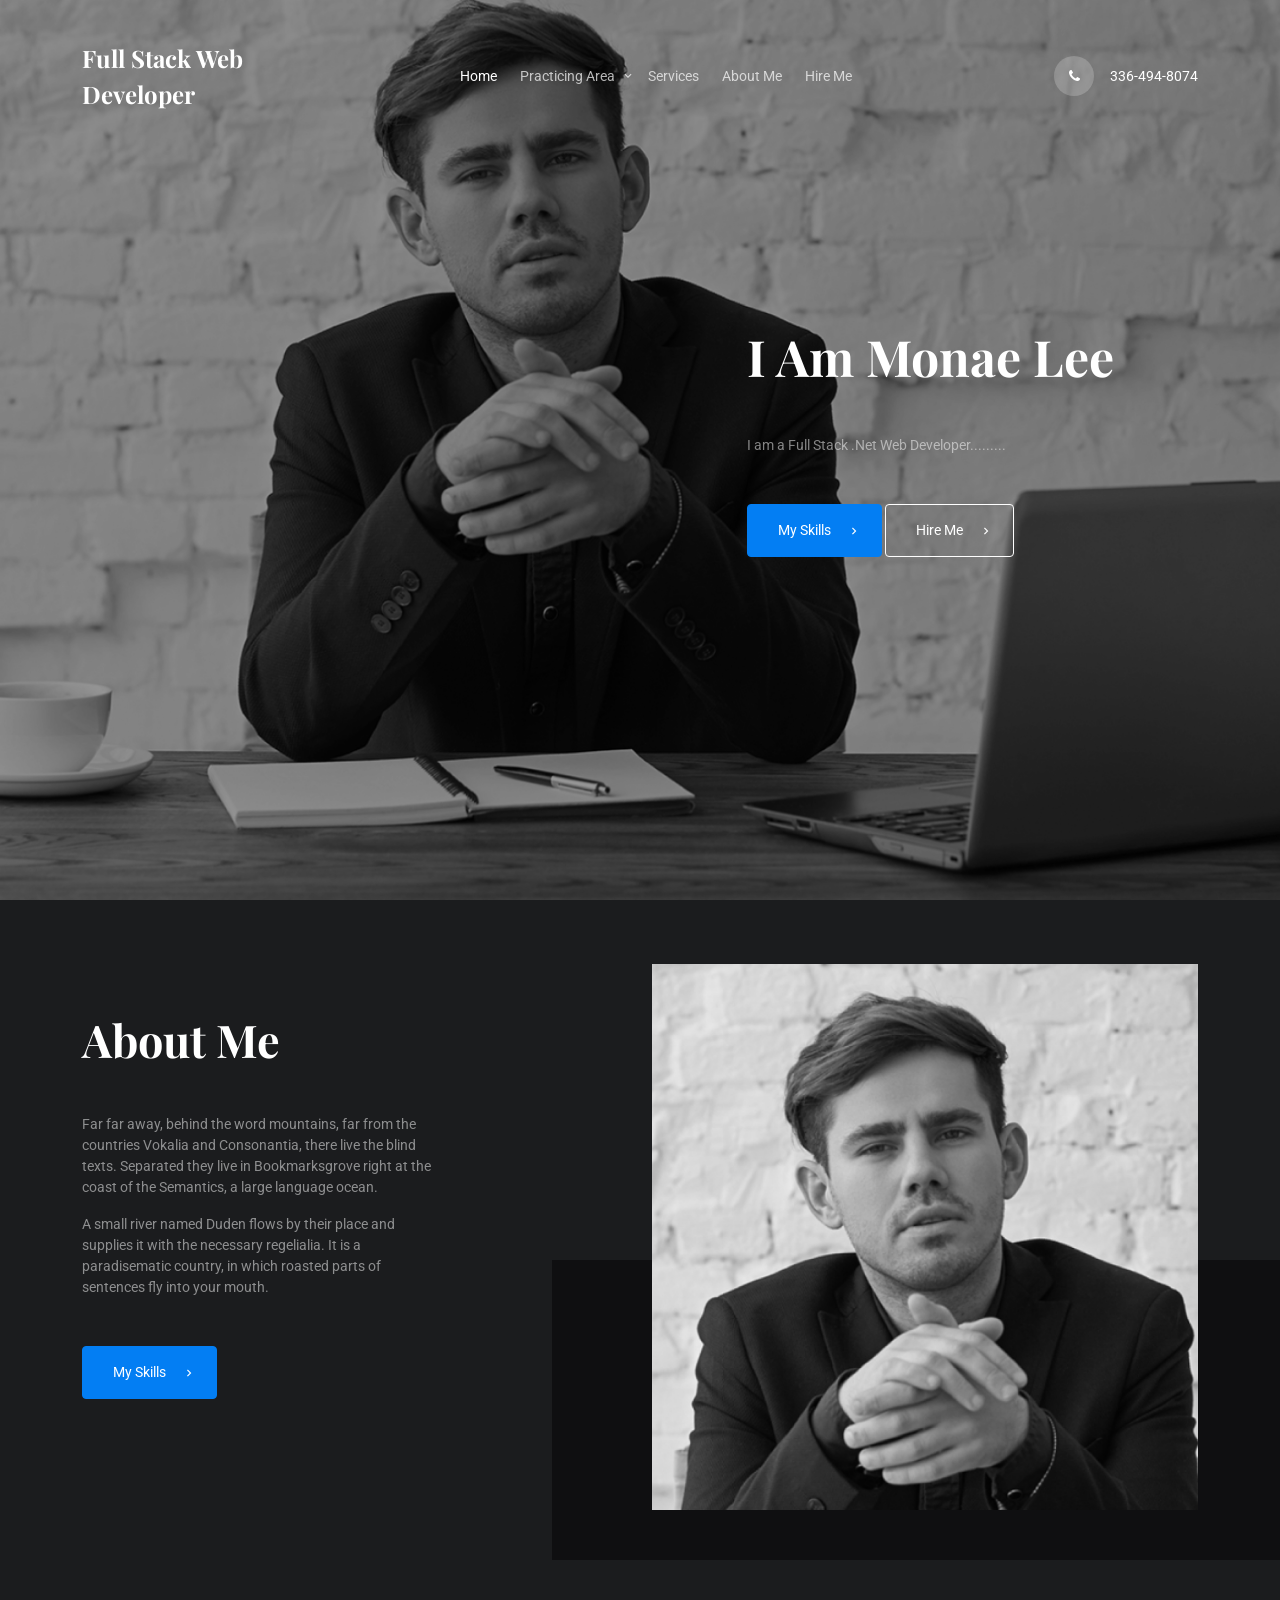
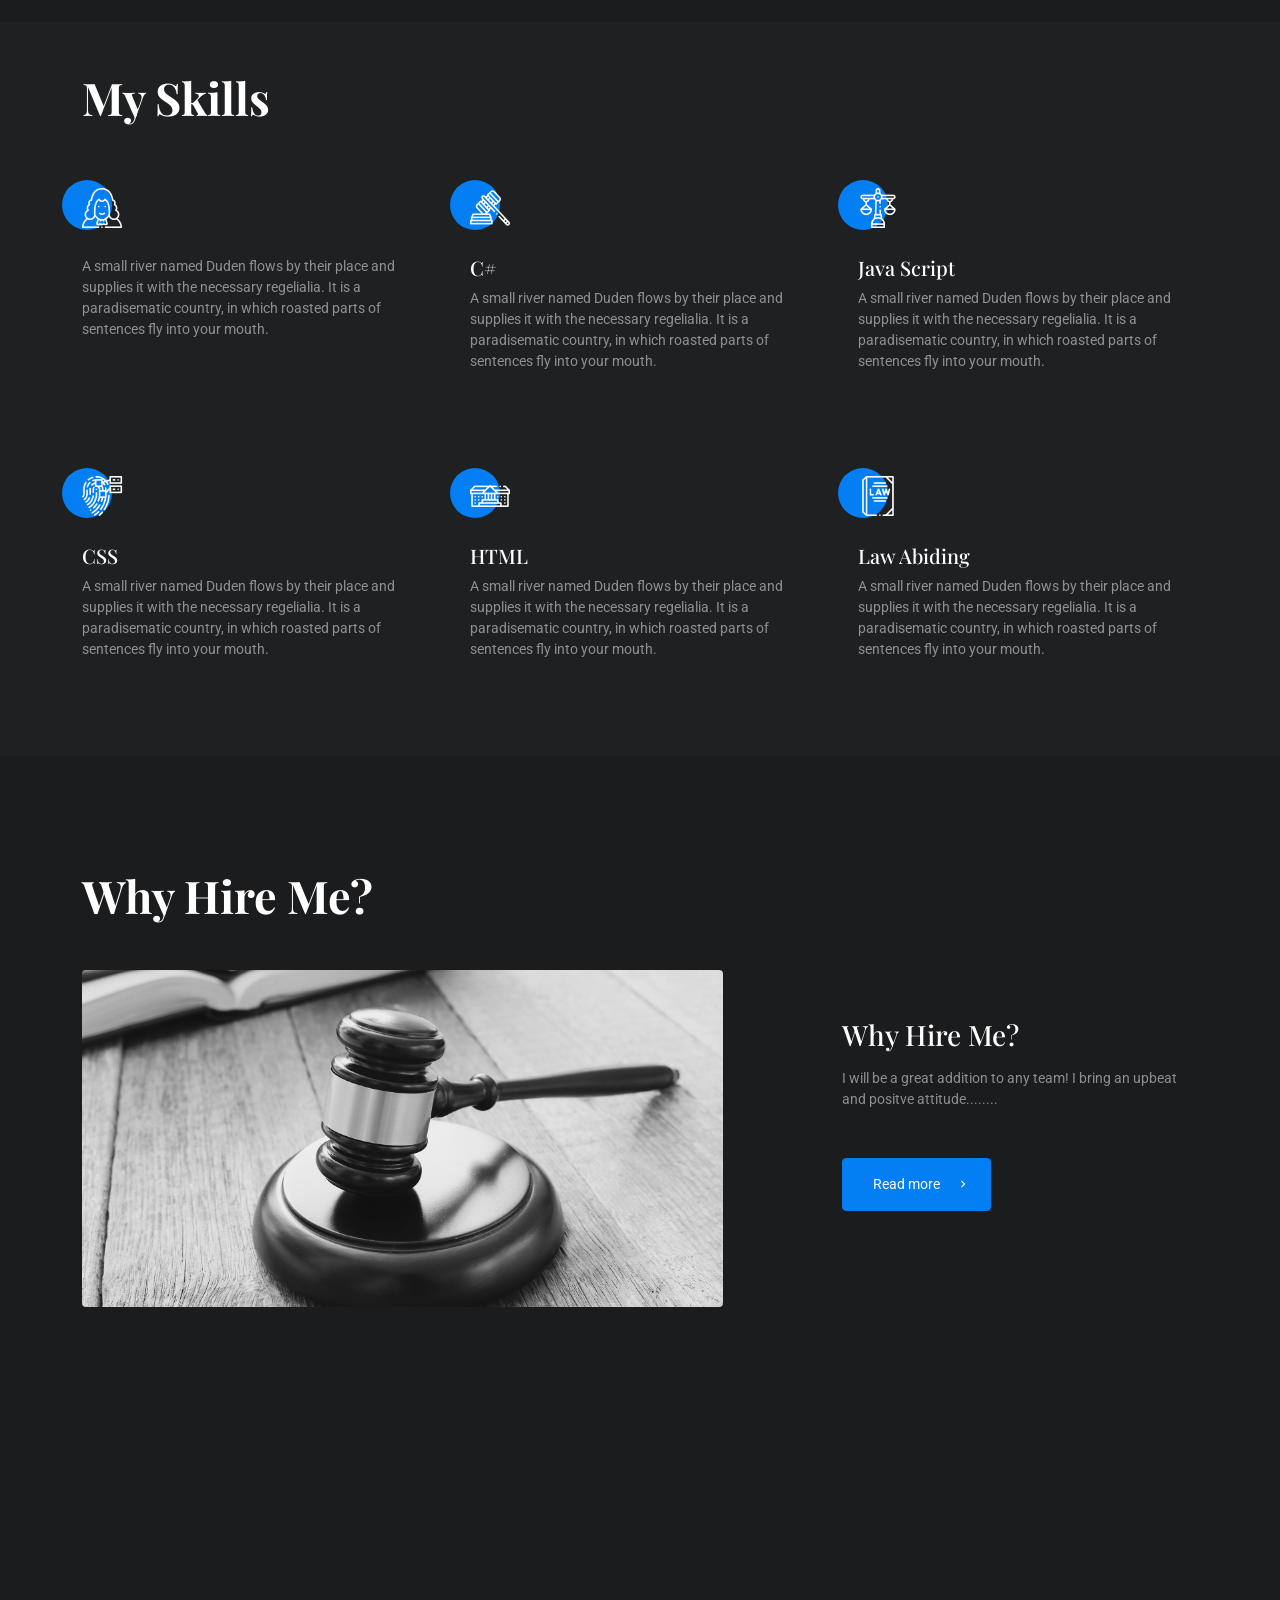
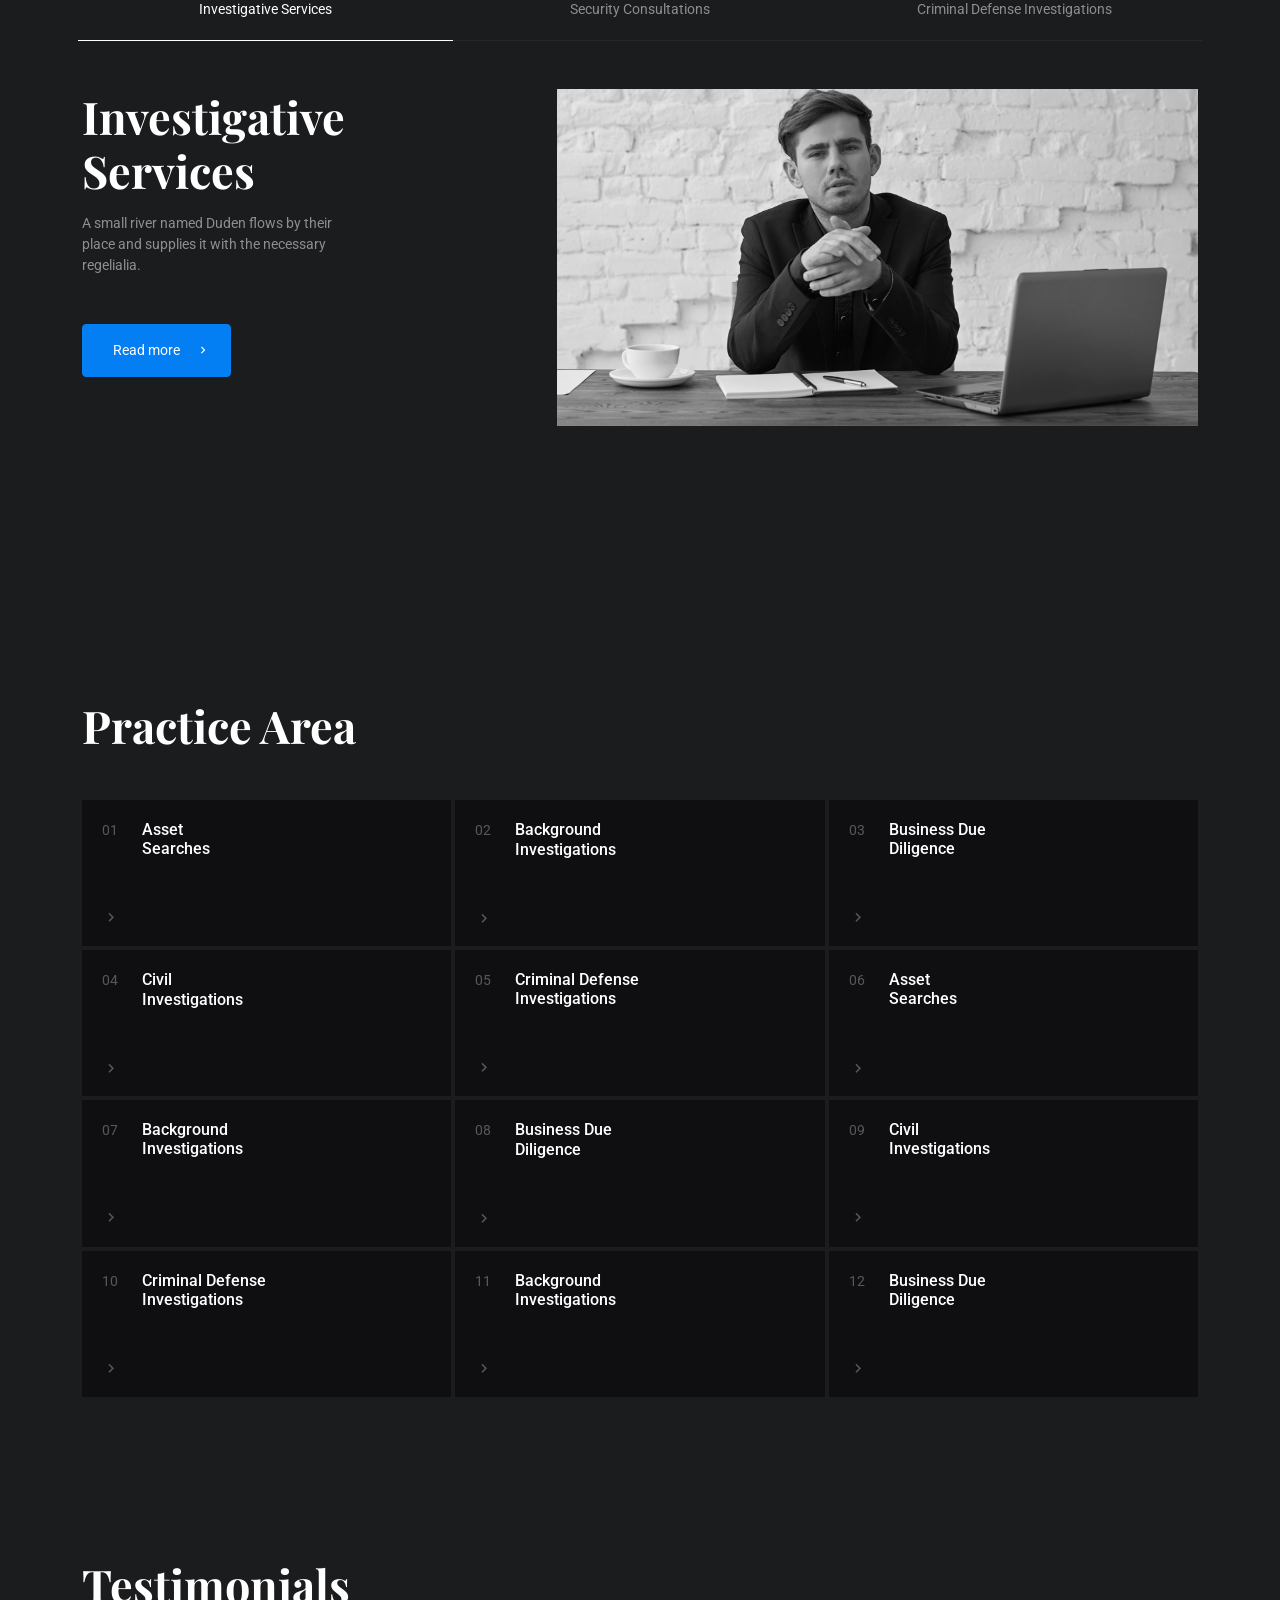
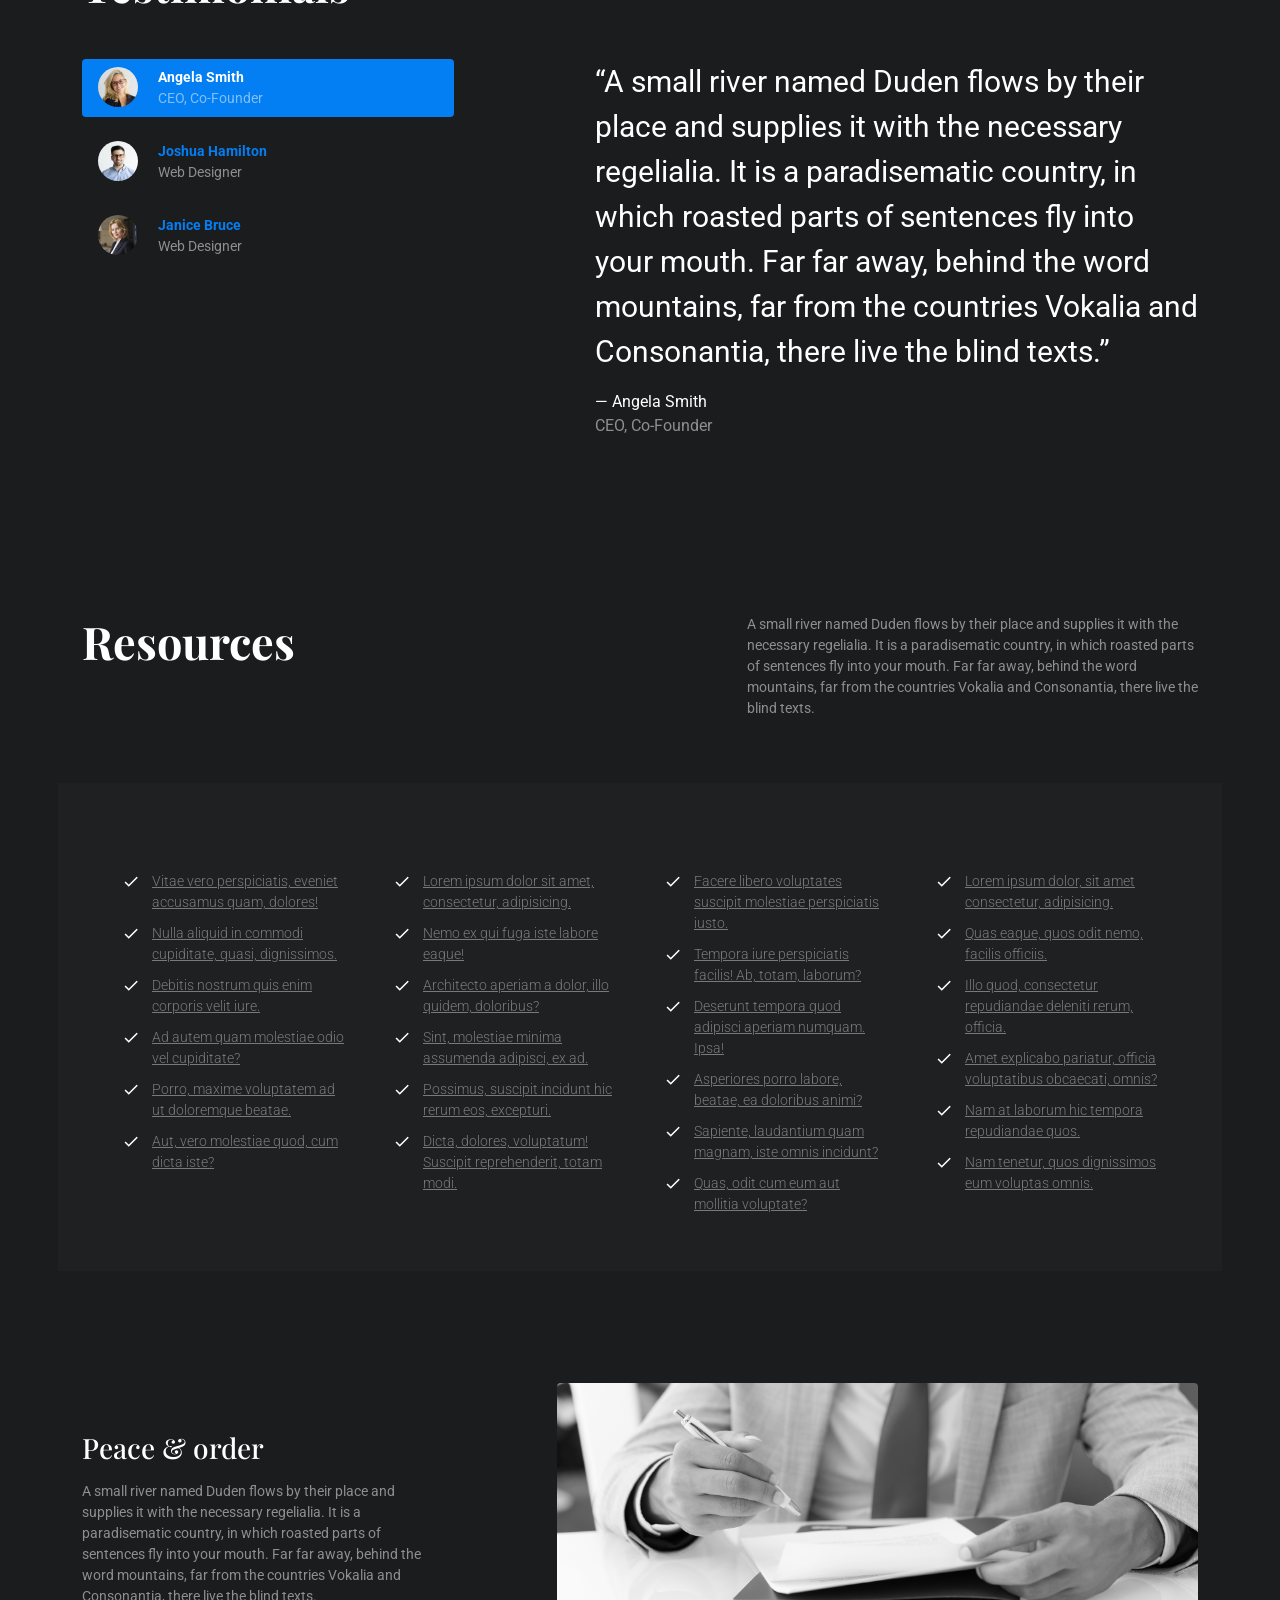
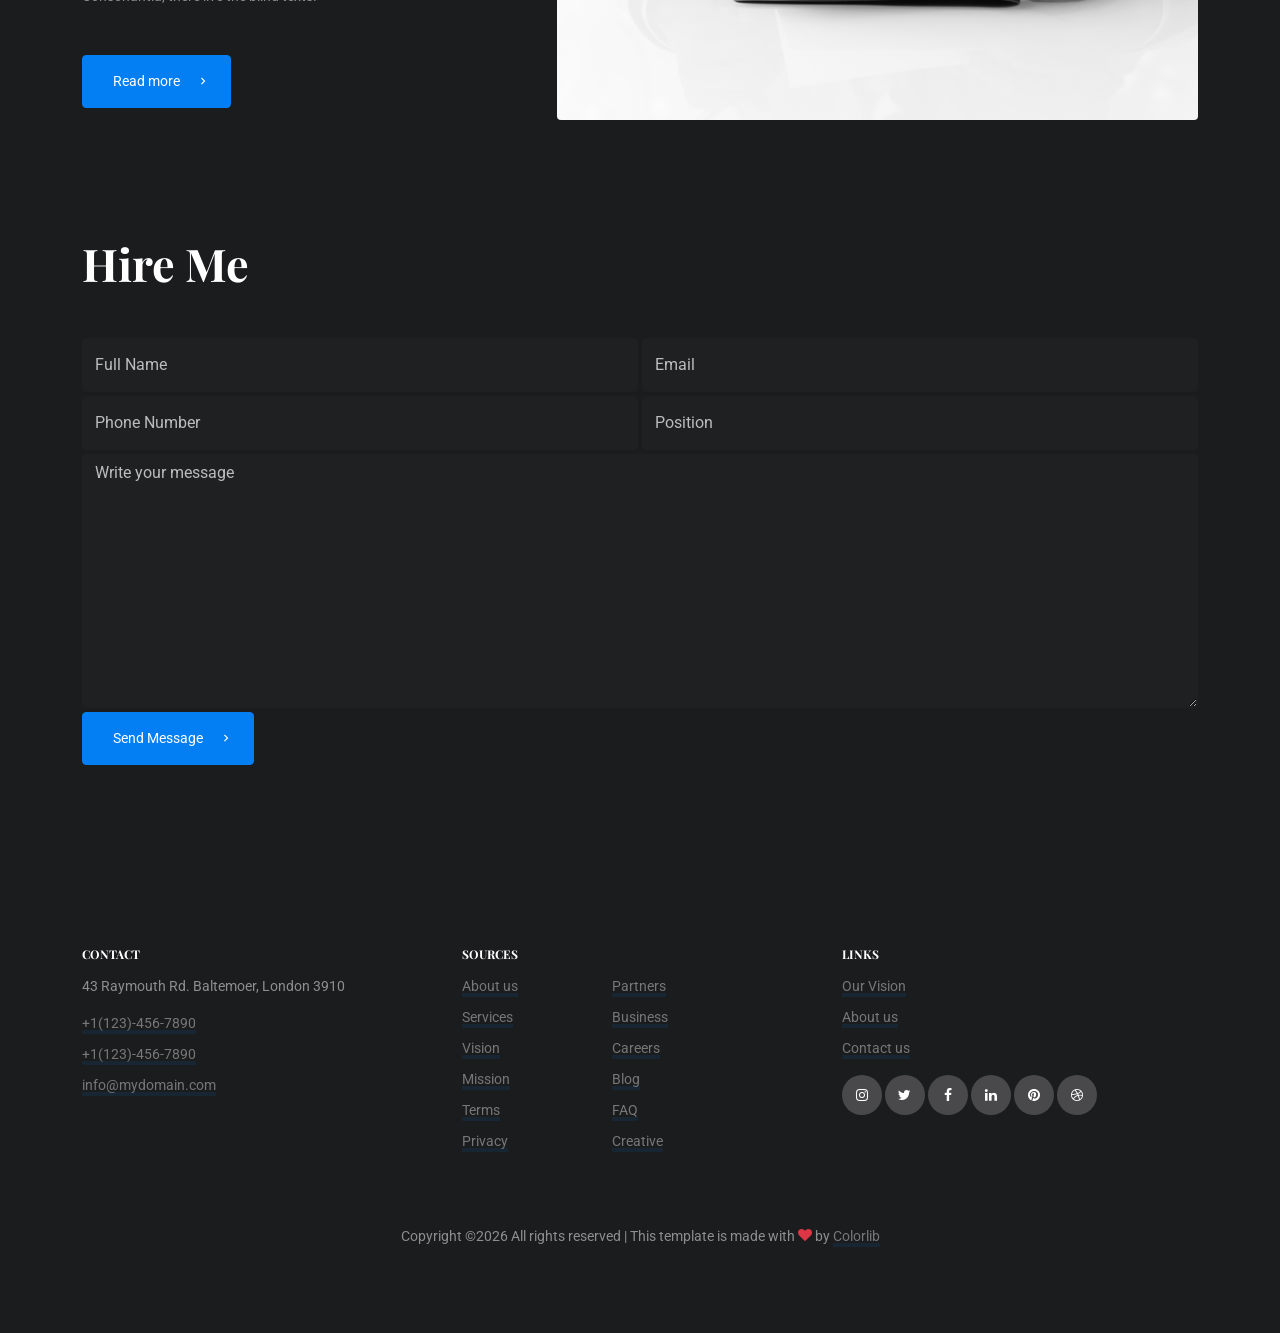
==== commit 192d851b: "updated Html. not perfect" ====
--- a/Portfolio/index.html
+++ b/Portfolio/index.html
@@ -1,12 +1,15 @@
 <!doctype html>
 <html lang="en">
+
 <head>
 	<!-- Required meta tags -->
 	<meta charset="utf-8">
 	<meta name="viewport" content="width=device-width, initial-scale=1">
-	
+
 	<link rel="preconnect" href="https://fonts.gstatic.com">
-	<link href="https://fonts.googleapis.com/css2?family=Playfair+Display:ital,wght@0,400;0,600;0,700;1,400&family=Roboto:wght@400;700&display=swap" rel="stylesheet">
+	<link
+		href="https://fonts.googleapis.com/css2?family=Playfair+Display:ital,wght@0,400;0,600;0,700;1,400&family=Roboto:wght@400;700&display=swap"
+		rel="stylesheet">
 
 
 	<link rel="stylesheet" href="fonts/icomoon/style.css">
@@ -18,6 +21,7 @@
 
 	<title>Solicitor &mdash; Free Bootstrap 5 Website Template by Colorlib</title>
 </head>
+
 <body>
 
 	<div class="site-mobile-menu site-navbar-target">
@@ -35,7 +39,7 @@
 				<div class="site-navigation">
 					<div class="row g-0 align-items-center">
 						<div class="col-6 col-lg-2">
-							<a href="index.html" class="logo m-0 float-left">Solicitor</a>
+							<a href="index.html" class="logo m-0 float-left"></i>Full Stack Web Developer</a>
 						</div>
 						<div class="col-8 text-center d-none d-lg-inline-block">
 							<ul class="js-clone-nav d-none d-lg-inline-block text-left site-menu mx-auto">
@@ -56,8 +60,8 @@
 									</ul>
 								</li>
 								<li><a href="services.html">Services</a></li>
-								<li><a href="about.html">About</a></li>
-								<li><a href="contact.html">Contact Us</a></li>
+								<li><a href="about.html">About Me</a></li>
+								<li><a href="contact.html">Hire Me</a></li>
 							</ul>
 						</div>
 						<div class="col-6 col-lg-2">
@@ -66,11 +70,13 @@
 								<div class="ms-auto">
 									<a href="#" class="call-us d-flex align-items-center">
 										<span class="icon-phone me-3"></span>
-										<span>123-489-9381</span>
-									</a>	
+										<span>336-494-8074</span>
+									</a>
 								</div>
 
-								<a href="#" class="burger mt-1 ms-auto float-end site-menu-toggle js-menu-toggle d-inline-block d-lg-none light" data-toggle="collapse" data-target="#main-navbar">
+								<a href="#"
+									class="burger mt-1 ms-auto float-end site-menu-toggle js-menu-toggle d-inline-block d-lg-none light"
+									data-toggle="collapse" data-target="#main-navbar">
 									<span></span>
 								</a>
 							</div>
@@ -86,13 +92,17 @@
 		<div class="container">
 			<div class="row align-items-center">
 				<div class="col-lg-5 text-start ms-auto">
-					<h1 class="heading mb-5" data-aos="fade-up">Meet all your investigative and litigation needs</h1>
-
-
-					<p class="mb-5 text-white-50" data-aos="fade-up" data-aos-delay="300">Lorem ipsum dolor sit amet consectetur adipisicing elit. Numquam enim pariatur similique debitis vel nisi qui reprehenderit totam? Quod maiores.</p>
+					<h1 class="heading mb-5" data-aos="fade-up">I Am Monae Lee</h1>
+
+
+					<p class="mb-5 text-white-50" data-aos="fade-up" data-aos-delay="300"> I am a Full Stack .Net Web
+						Developer.........
+					</p>
 					<p data-aos="fade-up" data-aos-delay="400">
-						<a href="#" class="btn btn-primary has-arrow mr-2">Our services <span class="icon-keyboard_arrow_right"></span></a>
-						<a href="#" class="btn btn-outline-white has-arrow">Contact us <span class="icon-keyboard_arrow_right"></span></a>
+						<a href="#" class="btn btn-primary has-arrow mr-2">My Skills <span
+								class="icon-keyboard_arrow_right"></span></a>
+						<a href="#" class="btn btn-outline-white has-arrow">Hire Me <span
+								class="icon-keyboard_arrow_right"></span></a>
 					</p>
 
 
@@ -109,23 +119,28 @@
 				<div class="col-lg-7" data-aos="fade-up">
 					<div class="section-heading">
 
-						<h3 class="heading mb-5">I'm Jon Campbell</h3>
+						<h3 class="heading mb-5">About Me</h3>
 					</div>
 				</div>
 			</div>
 
 			<div class="row justify-content-between">
-				<div class="col-lg-4 mb-5 mb-lg-0"  data-aos="fade-up"  data-aos-delay="100">
-					<p class="text-white-50">Far far away, behind the word mountains, far from the countries Vokalia and Consonantia, there live the blind texts. Separated they live in Bookmarksgrove right at the coast of the Semantics, a large language ocean.</p>
-
-					<p class="mb-5 text-white-50">A small river named Duden flows by their place and supplies it with the necessary regelialia. It is a paradisematic country, in which roasted parts of sentences fly into your mouth.</p>
-
-					
-					<p><a href="#" class="btn btn-primary has-arrow mr-2">Our services <span class="icon-keyboard_arrow_right"></span></a></p>
+				<div class="col-lg-4 mb-5 mb-lg-0" data-aos="fade-up" data-aos-delay="100">
+					<p class="text-white-50">Far far away, behind the word mountains, far from the countries Vokalia and
+						Consonantia, there live the blind texts. Separated they live in Bookmarksgrove right at the
+						coast of the Semantics, a large language ocean.</p>
+
+					<p class="mb-5 text-white-50">A small river named Duden flows by their place and supplies it with
+						the necessary regelialia. It is a paradisematic country, in which roasted parts of sentences fly
+						into your mouth.</p>
+
+
+					<p><a href="#" class="btn btn-primary has-arrow mr-2">My Skills <span
+								class="icon-keyboard_arrow_right"></span></a></p>
 				</div>
 
 				<div class="col-lg-6 bg-1">
-					<div class="img-wrap"  data-aos="fade-up" data-aos-delay="200">
+					<div class="img-wrap" data-aos="fade-up" data-aos-delay="200">
 						<img src="images/about_2.png" alt="Image" class="img-fluid">
 					</div>
 				</div>
@@ -138,40 +153,52 @@
 		<div class="container">
 			<div class="row mb-5" data-aos="fade-up">
 				<div class="col-lg-7">
-					<h2 class="heading">Our Services</h2>
+					<h2 class="heading">My Skills</h2>
 				</div>
 			</div>
 			<div class="row g-5">
 				<div class="col-xs-12 col-sm-6 col-md-6 col-lg-4" data-aos="fade-up" data-aos-delay="0">
 					<span class="flaticon-judge-1 text-white fs-1 mb-3 d-block circle"></span>
-					<h4 class="fs-5">Councel</h4>
-					<p class="mb-5 text-white-50">A small river named Duden flows by their place and supplies it with the necessary regelialia. It is a paradisematic country, in which roasted parts of sentences fly into your mouth.</p>
+					<h4 class="fs-5"></h4>
+					<p class="mb-5 text-white-50">A small river named Duden flows by their place and supplies it with
+						the necessary regelialia. It is a paradisematic country, in which roasted parts of sentences fly
+						into your mouth.</p>
 				</div>
 				<div class="col-xs-12 col-sm-6 col-md-6 col-lg-4" data-aos="fade-up" data-aos-delay="100">
 					<span class="flaticon-judge text-white fs-1 mb-3 d-block circle"></span>
-					<h4 class="fs-5">Legal Dept</h4>
-					<p class="mb-5 text-white-50">A small river named Duden flows by their place and supplies it with the necessary regelialia. It is a paradisematic country, in which roasted parts of sentences fly into your mouth.</p>
+					<h4 class="fs-5">C#</h4>
+					<p class="mb-5 text-white-50">A small river named Duden flows by their place and supplies it with
+						the necessary regelialia. It is a paradisematic country, in which roasted parts of sentences fly
+						into your mouth.</p>
 				</div>
 				<div class="col-xs-12 col-sm-6 col-md-6 col-lg-4" data-aos="fade-up" data-aos-delay="200">
 					<span class="flaticon-themis text-white fs-1 mb-3 d-block circle"></span>
-					<h4 class="fs-5">Compliance</h4>
-					<p class="mb-5 text-white-50">A small river named Duden flows by their place and supplies it with the necessary regelialia. It is a paradisematic country, in which roasted parts of sentences fly into your mouth.</p>
+					<h4 class="fs-5">Java Script</h4>
+					<p class="mb-5 text-white-50">A small river named Duden flows by their place and supplies it with
+						the necessary regelialia. It is a paradisematic country, in which roasted parts of sentences fly
+						into your mouth.</p>
 				</div>
 
 				<div class="col-xs-12 col-sm-6 col-md-6 col-lg-4" data-aos="fade-up" data-aos-delay="0">
 					<span class="flaticon-fingerprint text-white fs-1 mb-3 d-block circle"></span>
-					<h4 class="fs-5">Identity</h4>
-					<p class="mb-5 text-white-50">A small river named Duden flows by their place and supplies it with the necessary regelialia. It is a paradisematic country, in which roasted parts of sentences fly into your mouth.</p>
+					<h4 class="fs-5">CSS</h4>
+					<p class="mb-5 text-white-50">A small river named Duden flows by their place and supplies it with
+						the necessary regelialia. It is a paradisematic country, in which roasted parts of sentences fly
+						into your mouth.</p>
 				</div>
 				<div class="col-xs-12 col-sm-6 col-md-6 col-lg-4" data-aos="fade-up" data-aos-delay="100">
 					<span class="flaticon-courthouse text-white fs-1 mb-3 d-block circle"></span>
-					<h4 class="fs-5">Hall of Justice</h4>
-					<p class="mb-5 text-white-50">A small river named Duden flows by their place and supplies it with the necessary regelialia. It is a paradisematic country, in which roasted parts of sentences fly into your mouth.</p>
+					<h4 class="fs-5">HTML</h4>
+					<p class="mb-5 text-white-50">A small river named Duden flows by their place and supplies it with
+						the necessary regelialia. It is a paradisematic country, in which roasted parts of sentences fly
+						into your mouth.</p>
 				</div>
 				<div class="col-xs-12 col-sm-6 col-md-6 col-lg-4" data-aos="fade-up" data-aos-delay="200">
 					<span class="flaticon-laws text-white fs-1 mb-3 d-block circle"></span>
 					<h4 class="fs-5">Law Abiding</h4>
-					<p class="mb-5 text-white-50">A small river named Duden flows by their place and supplies it with the necessary regelialia. It is a paradisematic country, in which roasted parts of sentences fly into your mouth.</p>
+					<p class="mb-5 text-white-50">A small river named Duden flows by their place and supplies it with
+						the necessary regelialia. It is a paradisematic country, in which roasted parts of sentences fly
+						into your mouth.</p>
 				</div>
 
 			</div>
@@ -187,9 +214,9 @@
 			<div class="row">
 				<div class="col-lg-12">
 
-					<div class="section-heading"  data-aos="fade-up">
-
-						<h3 class="heading mb-5">Security Consultants</h3>
+					<div class="section-heading" data-aos="fade-up">
+
+						<h3 class="heading mb-5">Why Hire Me?</h3>
 					</div>
 				</div>
 			</div>
@@ -199,14 +226,16 @@
 
 				<div class="col-lg-7">
 					<div class="img-wrap" data-aos="fade-right">
-						<img src="images/hero_3.jpg" alt="Image" class="img-fluid rounded">	
-					</div>
-				</div>	
-				<div class="col-lg-4 ms-auto mt-5"  data-aos="fade-left"  data-aos-delay="100">
-					<h3 class="mb-3">Justice serves</h3>
-					<p class="mb-5 text-white-50">A small river named Duden flows by their place and supplies it with the necessary regelialia. It is a paradisematic country, in which roasted parts of sentences fly into your mouth. Far far away, behind the word mountains, far from the countries Vokalia and Consonantia, there live the blind texts.</p>
-
-					<p><a href="#" class="btn btn-primary has-arrow mr-2">Read more <span class="icon-keyboard_arrow_right"></span></a></p>
+						<img src="images/hero_3.jpg" alt="Image" class="img-fluid rounded">
+					</div>
+				</div>
+				<div class="col-lg-4 ms-auto mt-5" data-aos="fade-left" data-aos-delay="100">
+					<h3 class="mb-3">Why Hire Me?</h3>
+					<p class="mb-5 text-white-50">I will be a great addition to any team! I bring an upbeat and positve
+						attitude........</p>
+
+					<p><a href="#" class="btn btn-primary has-arrow mr-2">Read more <span
+								class="icon-keyboard_arrow_right"></span></a></p>
 
 				</div>
 			</div>
@@ -224,11 +253,14 @@
 
 			<div id="nav-tab" class="row g-2 custom-nav-slider nav mb-5" role="tablist" data-aos="fade-up">
 
-				<a href="#tab-one" class="nav-link col-4 active" data-bs-toggle="tab" aria-selected="true" aria-controls="tab-one" role="tab">Investigative Services</a>
-
-				<a href="#tab-two"  class="nav-link col-4" data-bs-toggle="tab" aria-selected="false" aria-controls="tab-two" role="tab">Security Consultations</a>
-
-				<a href="#tab-three" class="nav-link col-4" data-bs-toggle="tab" aria-selected="false" aria-controls="tab-three" role="tab">Criminal Defense Investigations</a>
+				<a href="#tab-one" class="nav-link col-4 active" data-bs-toggle="tab" aria-selected="true"
+					aria-controls="tab-one" role="tab">Investigative Services</a>
+
+				<a href="#tab-two" class="nav-link col-4" data-bs-toggle="tab" aria-selected="false"
+					aria-controls="tab-two" role="tab">Security Consultations</a>
+
+				<a href="#tab-three" class="nav-link col-4" data-bs-toggle="tab" aria-selected="false"
+					aria-controls="tab-three" role="tab">Criminal Defense Investigations</a>
 
 			</div>
 
@@ -238,8 +270,10 @@
 						<div class="col-lg-3">
 							<div class="section-heading">
 								<h3 class="heading mb-3">Investigative Services</h3>
-								<p class="mb-5 text-white-50">A small river named Duden flows by their place and supplies it with the necessary regelialia. </p>
-								<p><a href="#" class="btn btn-primary has-arrow mr-2">Read more <span class="icon-keyboard_arrow_right"></span></a></p>
+								<p class="mb-5 text-white-50">A small river named Duden flows by their place and
+									supplies it with the necessary regelialia. </p>
+								<p><a href="#" class="btn btn-primary has-arrow mr-2">Read more <span
+											class="icon-keyboard_arrow_right"></span></a></p>
 							</div>
 						</div>
 						<div class="col-lg-7">
@@ -252,9 +286,11 @@
 					<div class="row justify-content-between mb-5">
 						<div class="col-lg-3">
 							<div class="section-heading">
-								<h3 class="heading mb-3">Security Consultations</h3>
-								<p class="mb-5 text-white-50">A small river named Duden flows by their place and supplies it with the necessary regelialia. </p>
-								<p><a href="#" class="btn btn-primary has-arrow mr-2">Read more <span class="icon-keyboard_arrow_right"></span></a></p>
+								<h3 class="heading mb-3">Why Hire Me?</h3>
+								<p class="mb-5 text-white-50">A small river named Duden flows by their place and
+									supplies it with the necessary regelialia. </p>
+								<p><a href="#" class="btn btn-primary has-arrow mr-2">Read more <span
+											class="icon-keyboard_arrow_right"></span></a></p>
 							</div>
 						</div>
 						<div class="col-lg-7">
@@ -268,8 +304,10 @@
 						<div class="col-lg-3">
 							<div class="section-heading">
 								<h3 class="heading mb-3">Criminal Defense Investigations</h3>
-								<p class="mb-5 text-white-50">A small river named Duden flows by their place and supplies it with the necessary regelialia. </p>
-								<p><a href="#" class="btn btn-primary has-arrow mr-2">Read more <span class="icon-keyboard_arrow_right"></span></a></p>
+								<p class="mb-5 text-white-50">A small river named Duden flows by their place and
+									supplies it with the necessary regelialia. </p>
+								<p><a href="#" class="btn btn-primary has-arrow mr-2">Read more <span
+											class="icon-keyboard_arrow_right"></span></a></p>
 							</div>
 						</div>
 						<div class="col-lg-7">
@@ -278,7 +316,7 @@
 					</div>
 				</div>
 
-			</div>	
+			</div>
 
 
 		</div>
@@ -297,7 +335,7 @@
 				</div>
 			</div>
 
-			
+
 
 			<div class="row g-1 align-items-stretch">
 				<div class="col-6 col-sm-6 col-md-4 col-lg-4" data-aos="fade-up">
@@ -428,8 +466,10 @@
 				</div>
 			</div>
 			<div class="d-md-flex align-items-start justify-content-between tabs">
-				<div class="nav flex-column nav-pills me-3 col-md-4" id="v-pills-tab" role="tablist" aria-orientation="vertical">
-					<a href="#testimonial-one" class="nav-link mb-3 active d-flex" id="testimonial-one-tab" data-bs-toggle="pill" role="tab" aria-controls="testimonial-one">
+				<div class="nav flex-column nav-pills me-3 col-md-4" id="v-pills-tab" role="tablist"
+					aria-orientation="vertical">
+					<a href="#testimonial-one" class="nav-link mb-3 active d-flex" id="testimonial-one-tab"
+						data-bs-toggle="pill" role="tab" aria-controls="testimonial-one">
 						<div class="img">
 							<img src="images/person_2.jpg" alt="Image" class="img-fluid">
 						</div>
@@ -440,7 +480,8 @@
 					</a>
 
 
-					<a href="#testimonial-two" class="nav-link mb-3 d-flex" id="testimonial-two-tab" data-bs-toggle="pill" role="tab" aria-controls="testimonial-two">
+					<a href="#testimonial-two" class="nav-link mb-3 d-flex" id="testimonial-two-tab"
+						data-bs-toggle="pill" role="tab" aria-controls="testimonial-two">
 						<div class="img">
 							<img src="images/person_1.jpg" alt="Image" class="img-fluid">
 						</div>
@@ -450,7 +491,8 @@
 						</div>
 					</a>
 
-					<a href="#testimonial-three" class="nav-link mb-3 d-flex" id="testimonial-three-tab" data-bs-toggle="pill" role="tab" aria-controls="testimonial-two">
+					<a href="#testimonial-three" class="nav-link mb-3 d-flex" id="testimonial-three-tab"
+						data-bs-toggle="pill" role="tab" aria-controls="testimonial-two">
 						<div class="img">
 							<img src="images/person_3.jpg" alt="Image" class="img-fluid">
 						</div>
@@ -460,13 +502,16 @@
 						</div>
 					</a>
 
-					
+
 				</div>
 				<div class="tab-content ps-lg-5 col-md-7" id="v-pills-tabContent">
 					<div class="tab-pane fade show active" role="tabpanel" id="testimonial-one">
 						<blockquote>
-							<p>&ldquo;A small river named Duden flows by their place and supplies it with the necessary regelialia. It is a paradisematic country, in which roasted parts of sentences fly into your mouth. Far far away, behind the word mountains, far from the countries Vokalia and Consonantia, there live the blind texts.&rdquo;</p>
-							
+							<p>&ldquo;A small river named Duden flows by their place and supplies it with the necessary
+								regelialia. It is a paradisematic country, in which roasted parts of sentences fly into
+								your mouth. Far far away, behind the word mountains, far from the countries Vokalia and
+								Consonantia, there live the blind texts.&rdquo;</p>
+
 						</blockquote>
 						<p class="fs-6">
 							<span class="text-white d-block">&mdash; Angela Smith</span>
@@ -476,7 +521,9 @@
 
 					<div class="tab-pane fade" role="tabpanel" id="testimonial-two">
 						<blockquote>
-							<p>&ldquo;A small river named Duden flows by their place and supplies it with the necessary regelialia. It is a paradisematic country, in which roasted parts of sentences fly into your mouth.&rdquo;</p>
+							<p>&ldquo;A small river named Duden flows by their place and supplies it with the necessary
+								regelialia. It is a paradisematic country, in which roasted parts of sentences fly into
+								your mouth.&rdquo;</p>
 						</blockquote>
 
 						<p class="fs-6">
@@ -488,7 +535,12 @@
 
 					<div class="tab-pane fade" role="tabpanel" id="testimonial-three">
 						<blockquote>
-							<p>&ldquo;On her way she met a copy. The copy warned the Little Blind Text, that where it came from it would have been rewritten a thousand times and everything that was left from its origin would be the word "and" and the Little Blind Text should turn around and return to its own, safe country. But nothing the copy said could convince her and so it didn’t take long until a few insidious Copy Writers ambushed her, made her drunk with Longe and Parole. &rdquo;</p>
+							<p>&ldquo;On her way she met a copy. The copy warned the Little Blind Text, that where it
+								came from it would have been rewritten a thousand times and everything that was left
+								from its origin would be the word "and" and the Little Blind Text should turn around and
+								return to its own, safe country. But nothing the copy said could convince her and so it
+								didn’t take long until a few insidious Copy Writers ambushed her, made her drunk with
+								Longe and Parole. &rdquo;</p>
 						</blockquote>
 
 						<p class="fs-6">
@@ -498,7 +550,7 @@
 
 					</div>
 
-					
+
 				</div>
 			</div>
 		</div>
@@ -515,7 +567,10 @@
 					</div>
 				</div>
 				<div class="col-lg-5 align-self-end mb-5">
-					<p class="text-white-50">A small river named Duden flows by their place and supplies it with the necessary regelialia. It is a paradisematic country, in which roasted parts of sentences fly into your mouth. Far far away, behind the word mountains, far from the countries Vokalia and Consonantia, there live the blind texts.</p>
+					<p class="text-white-50">A small river named Duden flows by their place and supplies it with the
+						necessary regelialia. It is a paradisematic country, in which roasted parts of sentences fly
+						into your mouth. Far far away, behind the word mountains, far from the countries Vokalia and
+						Consonantia, there live the blind texts.</p>
 				</div>
 			</div>
 
@@ -540,7 +595,7 @@
 								<li><a href="#">Sint, molestiae minima assumenda adipisci, ex ad.</a></li>
 								<li><a href="#">Possimus, suscipit incidunt hic rerum eos, excepturi.</a></li>
 								<li><a href="#">Dicta, dolores, voluptatum! Suscipit reprehenderit, totam modi.</a></li>
-								
+
 							</ul>
 						</div>
 						<div class="col-xs-6 col-sm-6 col-md-6 col-lg-3">
@@ -561,7 +616,7 @@
 								<li><a href="#">Amet explicabo pariatur, officia voluptatibus obcaecati, omnis?</a></li>
 								<li><a href="#">Nam at laborum hic tempora repudiandae quos.</a></li>
 								<li><a href="#">Nam tenetur, quos dignissimos eum voluptas omnis.</a></li>
-								
+
 							</ul>
 						</div>
 					</div>
@@ -579,14 +634,18 @@
 
 				<div class="col-lg-7 order-lg-2">
 					<div class="img-wrap" data-aos="fade-left">
-						<img src="images/hero_2.jpg" alt="Image" class="img-fluid rounded">	
-					</div>
-				</div>	
+						<img src="images/hero_2.jpg" alt="Image" class="img-fluid rounded">
+					</div>
+				</div>
 				<div class="col-lg-4 me-auto mt-5" data-aos="fade-right" data-aos-delay="100">
 					<h3 class="mb-3">Peace &amp; order</h3>
-					<p class="mb-5 text-white-50">A small river named Duden flows by their place and supplies it with the necessary regelialia. It is a paradisematic country, in which roasted parts of sentences fly into your mouth. Far far away, behind the word mountains, far from the countries Vokalia and Consonantia, there live the blind texts.</p>
-
-					<p><a href="#" class="btn btn-primary has-arrow mr-2">Read more <span class="icon-keyboard_arrow_right"></span></a></p>
+					<p class="mb-5 text-white-50">A small river named Duden flows by their place and supplies it with
+						the necessary regelialia. It is a paradisematic country, in which roasted parts of sentences fly
+						into your mouth. Far far away, behind the word mountains, far from the countries Vokalia and
+						Consonantia, there live the blind texts.</p>
+
+					<p><a href="#" class="btn btn-primary has-arrow mr-2">Read more <span
+								class="icon-keyboard_arrow_right"></span></a></p>
 
 				</div>
 			</div>
@@ -600,7 +659,7 @@
 				<div class="col-lg-7">
 					<div class="section-heading">
 
-						<h3 class="heading mb-5">Write to us</h3>
+						<h3 class="heading mb-5">Hire Me</h3>
 					</div>
 				</div>
 			</div>
@@ -615,17 +674,19 @@
 
 				<div class="col-lg-6">
 					<input type="text" class="form-control" placeholder="Phone Number">
-				</div> 
+				</div>
 				<div class="col-lg-6">
-					<input type="text" class="form-control" placeholder="Choose a Service">
+					<input type="text" class="form-control" placeholder="Position">
 				</div>
 
 				<div class="col-lg-12">
-					<textarea class="form-control" placeholder="Write your message" name="" id="" cols="30" rows="10"></textarea>
+					<textarea class="form-control" placeholder="Write your message" name="" id="" cols="30"
+						rows="10"></textarea>
 				</div>
 
 				<div class="col-lg-12">
-					<button type="submit" class="btn btn-primary has-arrow">Send Message <span class="icon-keyboard_arrow_right"></span></button>
+					<button type="submit" class="btn btn-primary has-arrow">Send Message <span
+							class="icon-keyboard_arrow_right"></span></button>
 				</div>
 			</form>
 		</div>
@@ -692,7 +753,11 @@
 
 			<div class="row mt-5">
 				<div class="col-12 text-center">
-					<p class="text-white-50">Copyright &copy;<script>document.write(new Date().getFullYear());</script> All rights reserved | This template is made with <i class="icon-heart text-danger" aria-hidden="true"></i> by <a href="https://colorlib.com" target="_blank" rel="nofollow noopener">Colorlib</a>
+					<p class="text-white-50">Copyright &copy;<script>
+							document.write(new Date().getFullYear());
+						</script> All rights reserved | This template is made with <i class="icon-heart text-danger"
+							aria-hidden="true"></i> by <a href="https://colorlib.com" target="_blank"
+							rel="nofollow noopener">Colorlib</a>
 					</p>
 
 				</div>
@@ -717,4 +782,5 @@
 	<script src="js/counter.js"></script>
 	<script src="js/custom.js"></script>
 </body>
+
 </html>
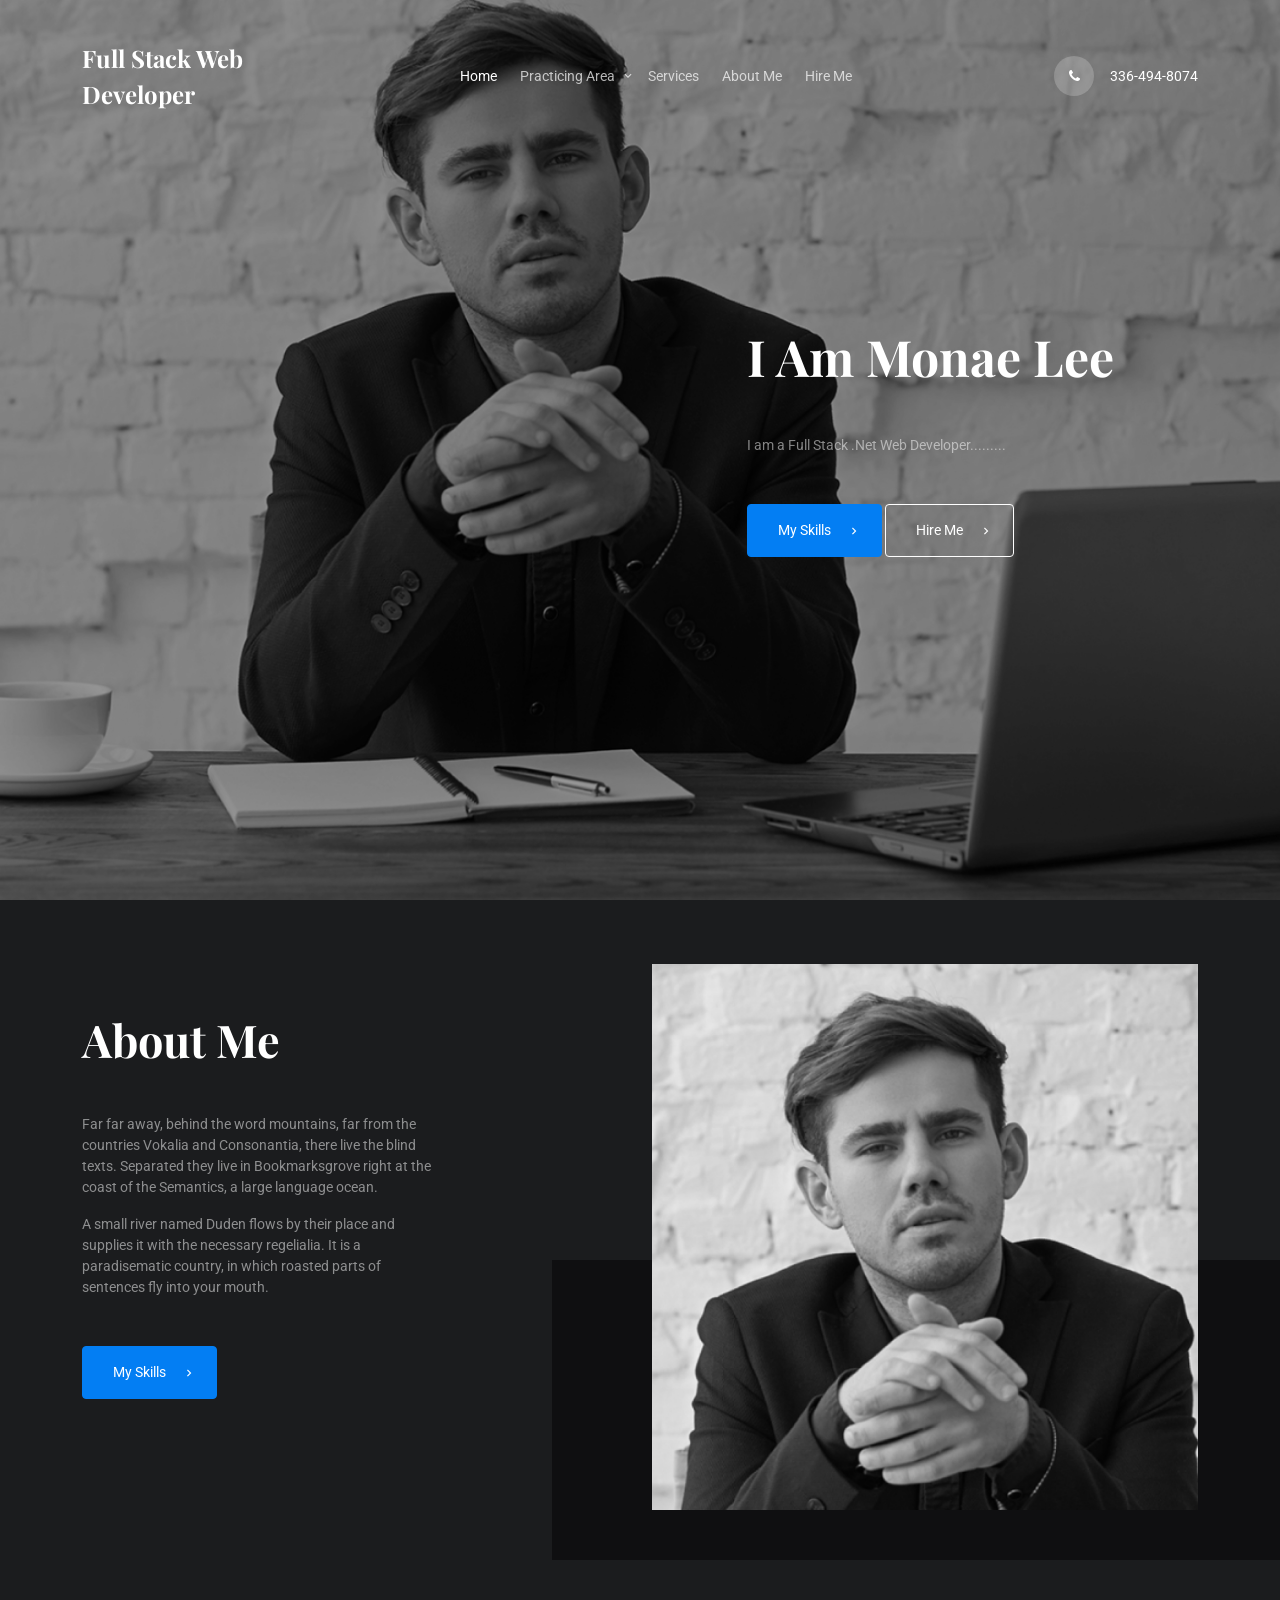
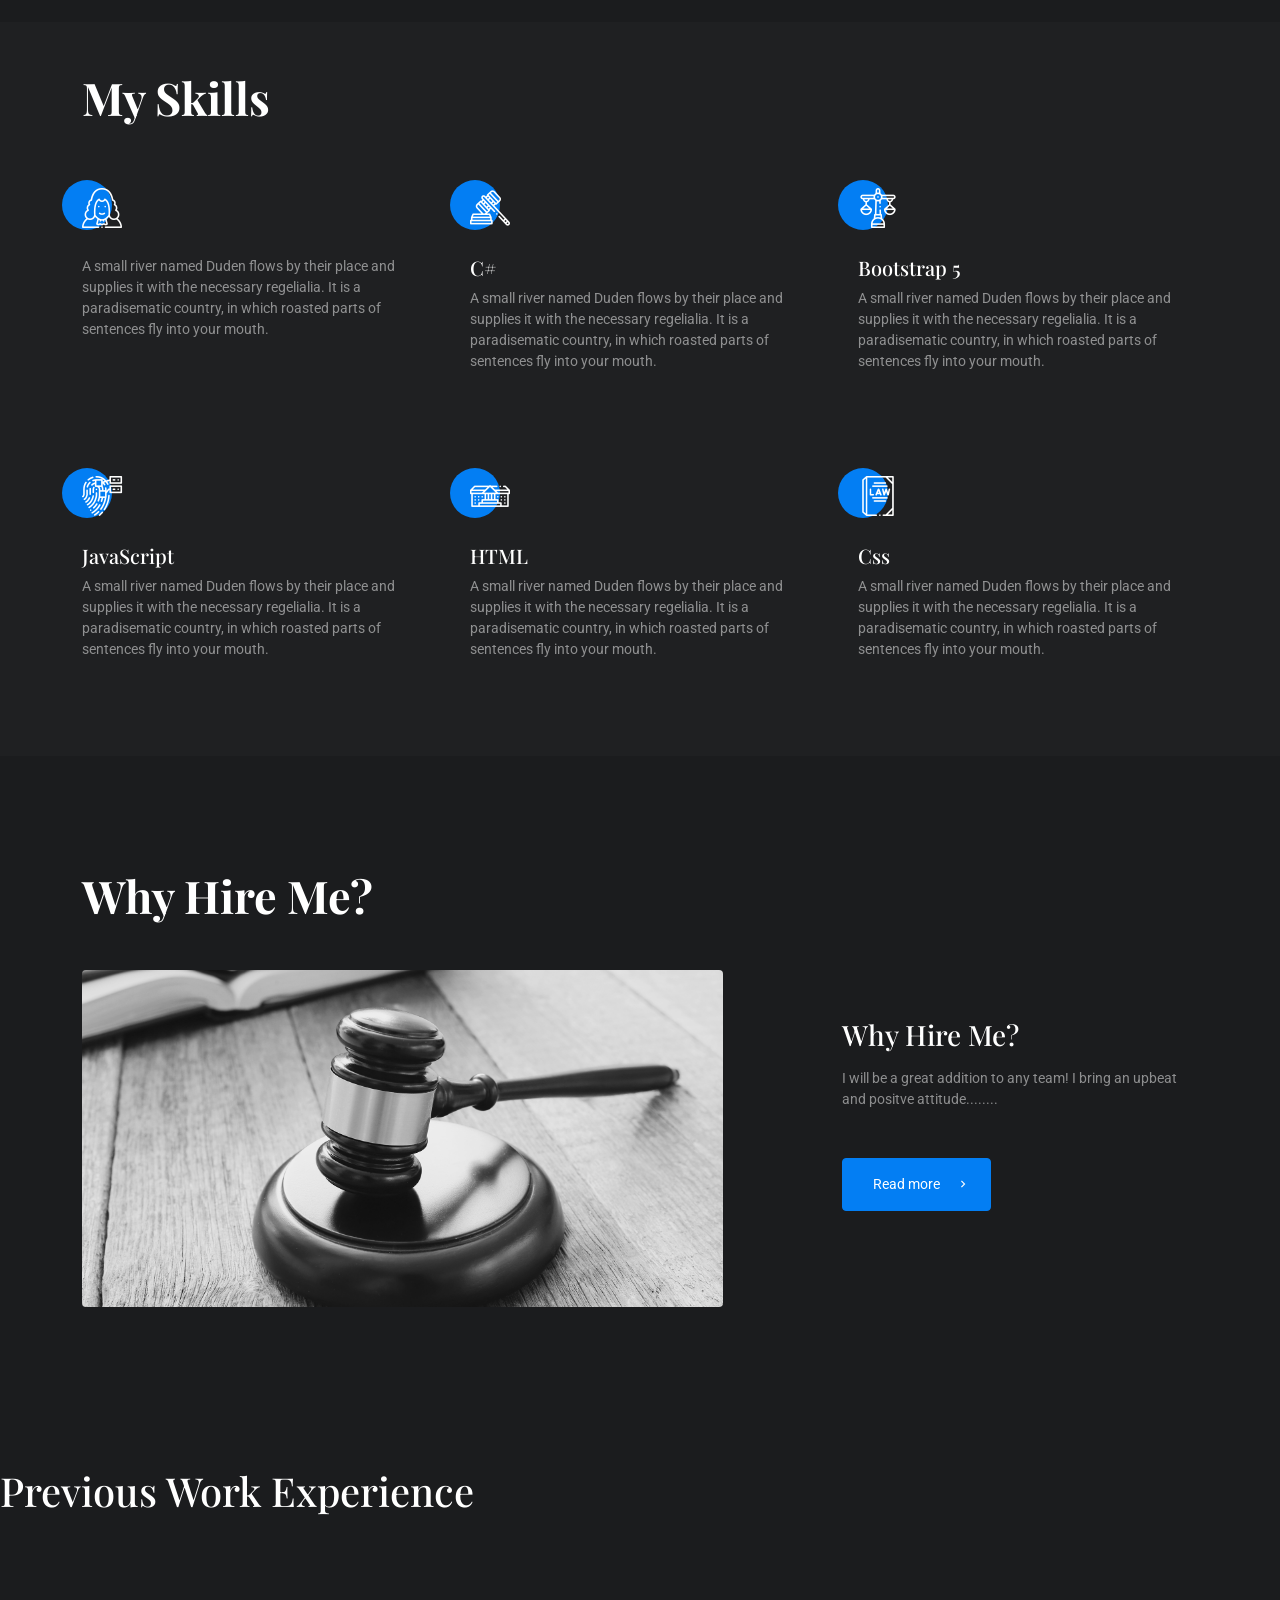
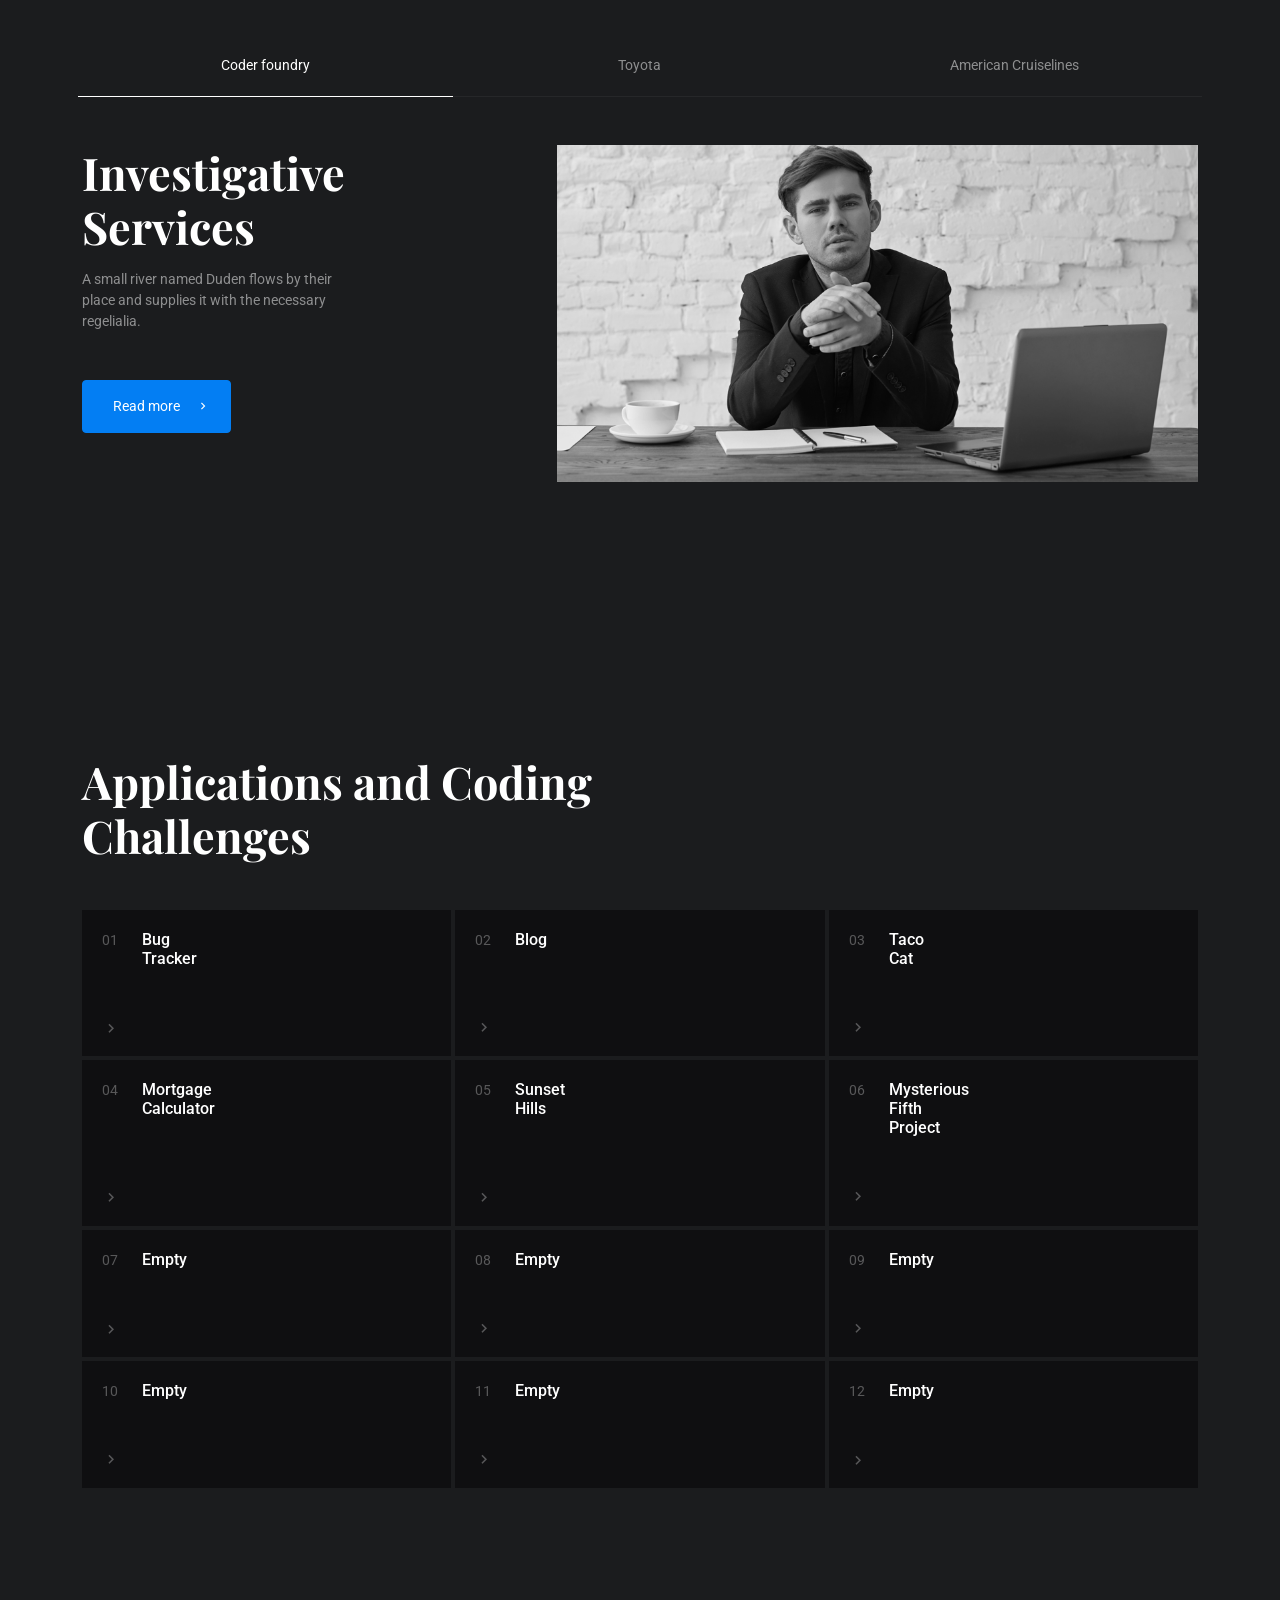
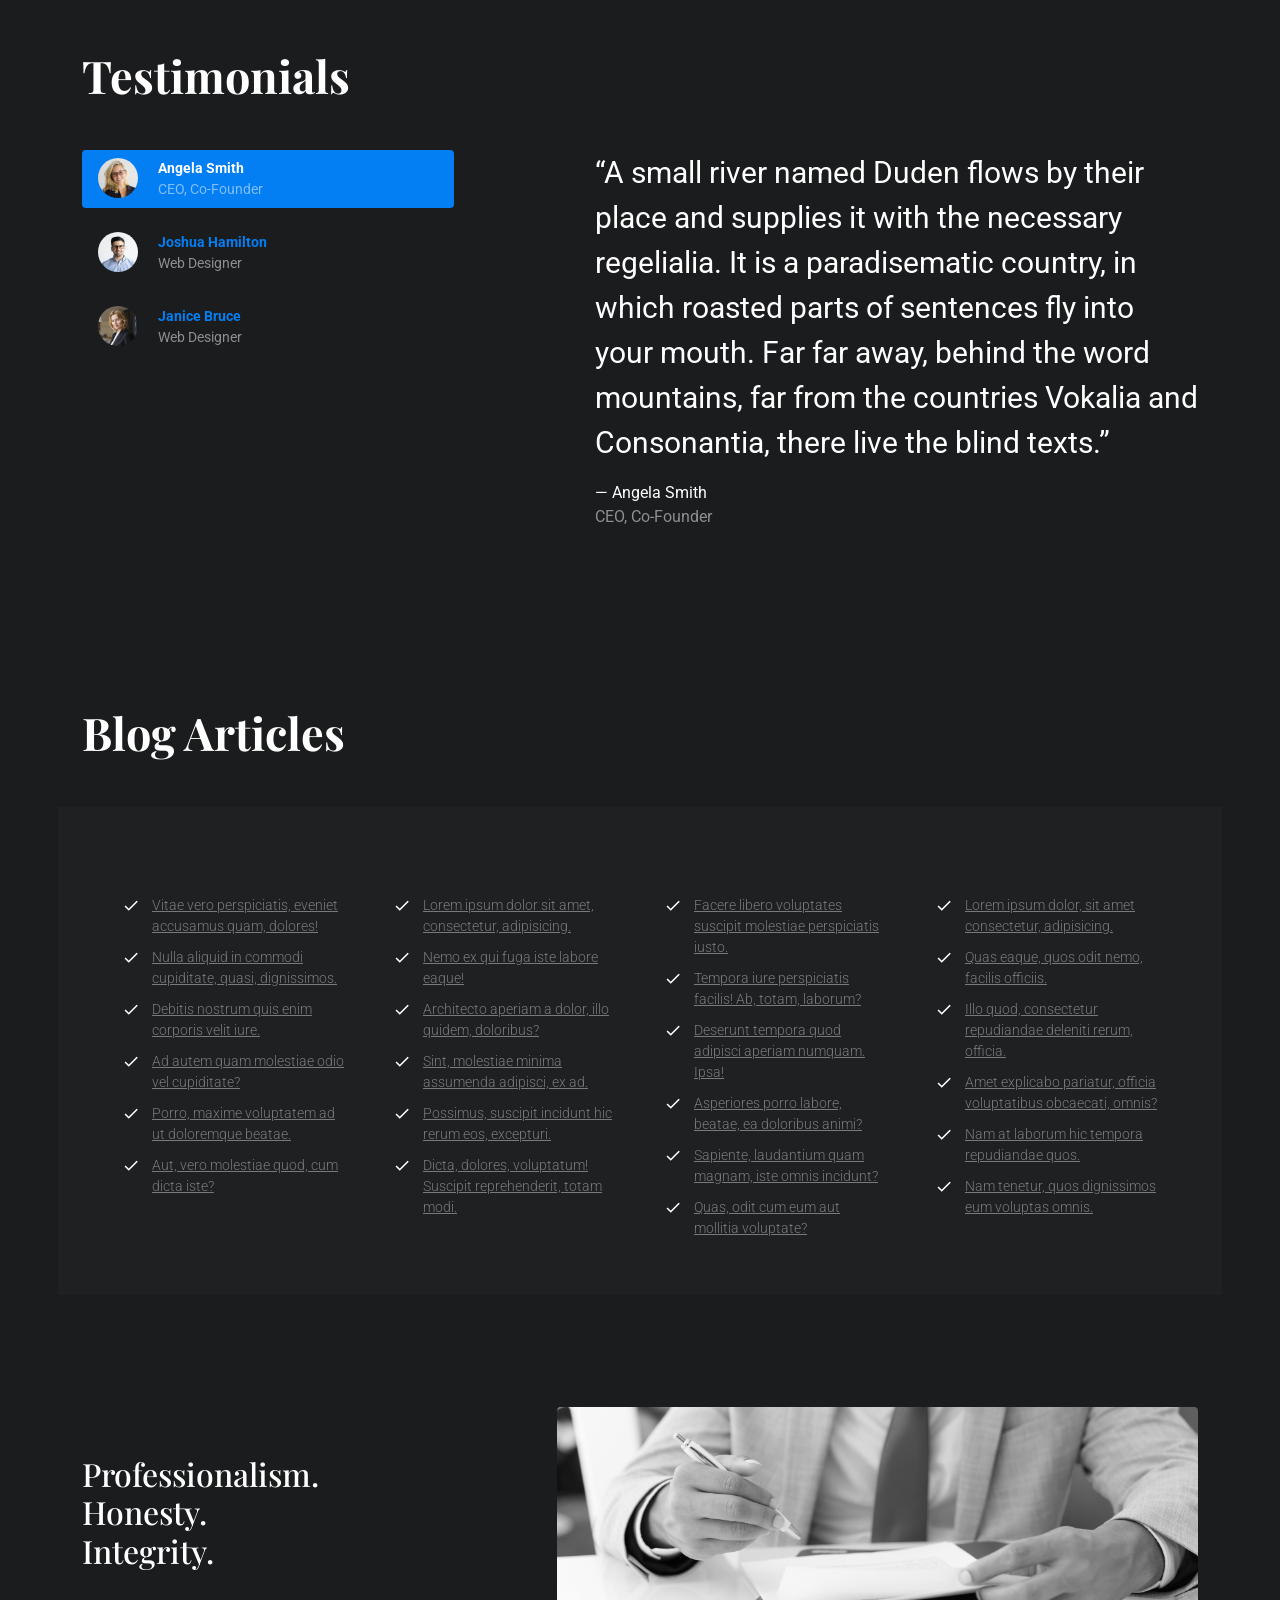
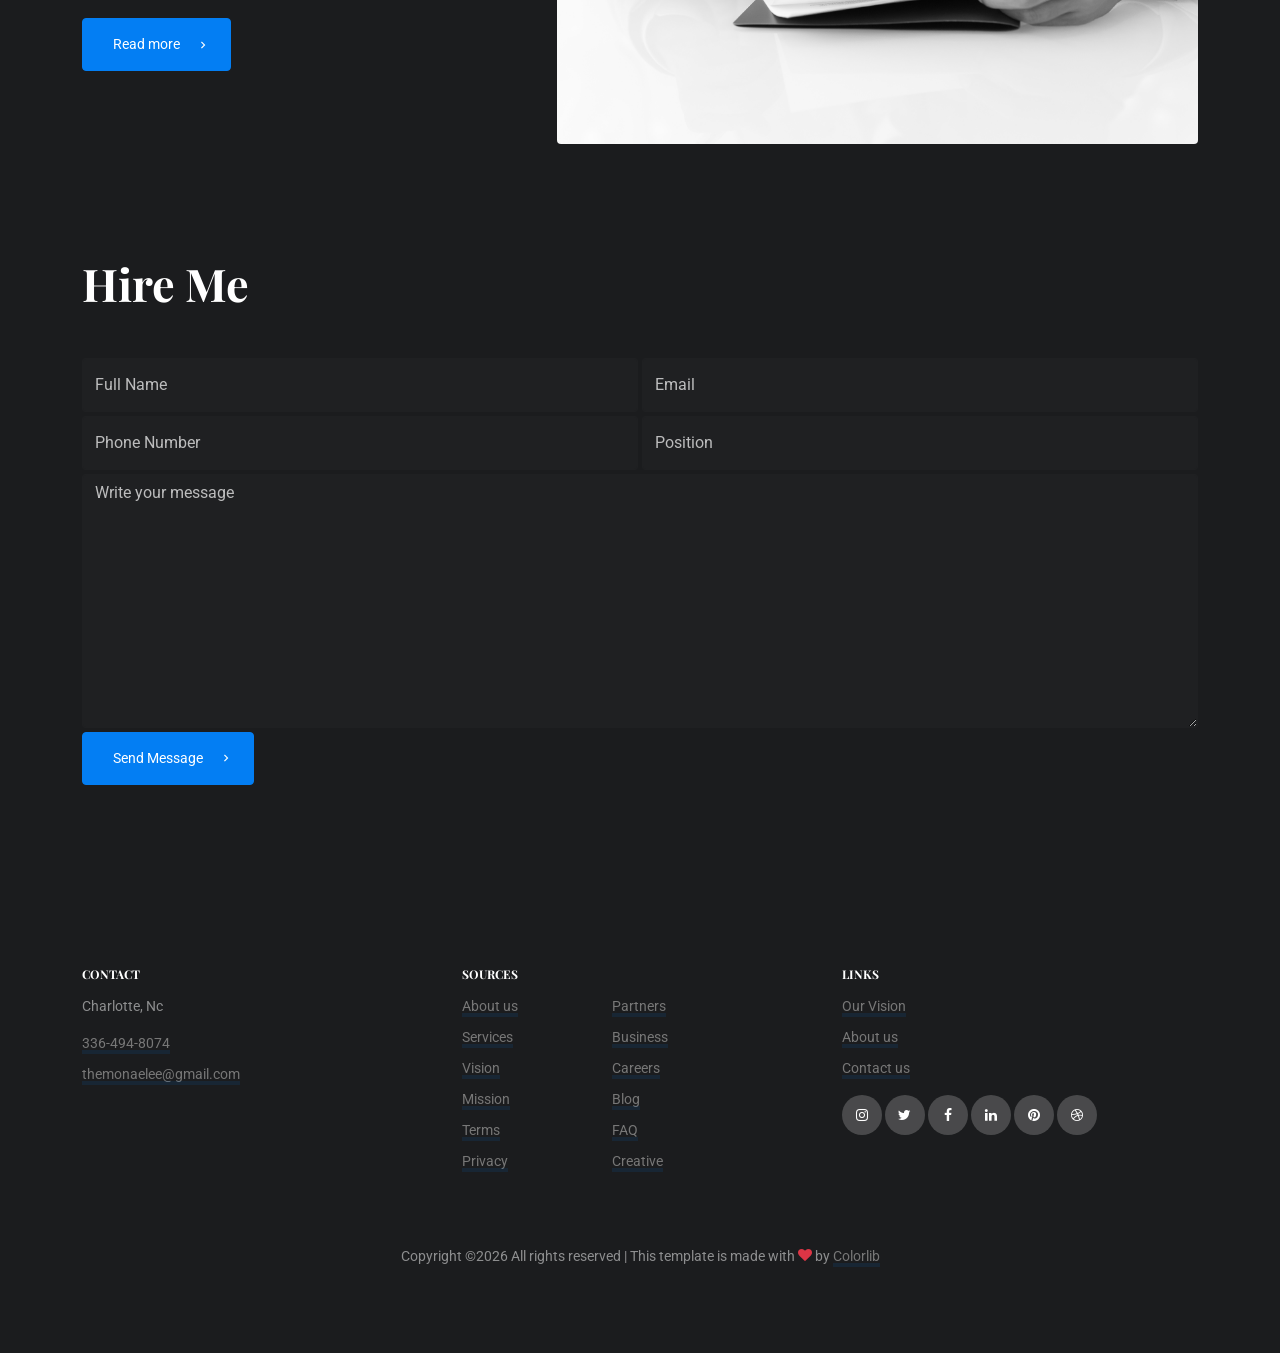
==== commit d15f3e8a: "form submission, modal" ====
--- a/Portfolio/index.html
+++ b/Portfolio/index.html
@@ -173,7 +173,7 @@
 				</div>
 				<div class="col-xs-12 col-sm-6 col-md-6 col-lg-4" data-aos="fade-up" data-aos-delay="200">
 					<span class="flaticon-themis text-white fs-1 mb-3 d-block circle"></span>
-					<h4 class="fs-5">Java Script</h4>
+					<h4 class="fs-5">Bootstrap 5</h4>
 					<p class="mb-5 text-white-50">A small river named Duden flows by their place and supplies it with
 						the necessary regelialia. It is a paradisematic country, in which roasted parts of sentences fly
 						into your mouth.</p>
@@ -181,7 +181,7 @@
 
 				<div class="col-xs-12 col-sm-6 col-md-6 col-lg-4" data-aos="fade-up" data-aos-delay="0">
 					<span class="flaticon-fingerprint text-white fs-1 mb-3 d-block circle"></span>
-					<h4 class="fs-5">CSS</h4>
+					<h4 class="fs-5">JavaScript</h4>
 					<p class="mb-5 text-white-50">A small river named Duden flows by their place and supplies it with
 						the necessary regelialia. It is a paradisematic country, in which roasted parts of sentences fly
 						into your mouth.</p>
@@ -195,7 +195,7 @@
 				</div>
 				<div class="col-xs-12 col-sm-6 col-md-6 col-lg-4" data-aos="fade-up" data-aos-delay="200">
 					<span class="flaticon-laws text-white fs-1 mb-3 d-block circle"></span>
-					<h4 class="fs-5">Law Abiding</h4>
+					<h4 class="fs-5">Css</h4>
 					<p class="mb-5 text-white-50">A small river named Duden flows by their place and supplies it with
 						the necessary regelialia. It is a paradisematic country, in which roasted parts of sentences fly
 						into your mouth.</p>
@@ -245,7 +245,7 @@
 
 
 
-
+	<h1 id="previousWorkExperience">Previous Work Experience</h1>
 
 
 	<div class="section sec-3">
@@ -254,13 +254,13 @@
 			<div id="nav-tab" class="row g-2 custom-nav-slider nav mb-5" role="tablist" data-aos="fade-up">
 
 				<a href="#tab-one" class="nav-link col-4 active" data-bs-toggle="tab" aria-selected="true"
-					aria-controls="tab-one" role="tab">Investigative Services</a>
+					aria-controls="tab-one" role="tab">Coder foundry</a>
 
 				<a href="#tab-two" class="nav-link col-4" data-bs-toggle="tab" aria-selected="false"
-					aria-controls="tab-two" role="tab">Security Consultations</a>
+					aria-controls="tab-two" role="tab">Toyota</a>
 
 				<a href="#tab-three" class="nav-link col-4" data-bs-toggle="tab" aria-selected="false"
-					aria-controls="tab-three" role="tab">Criminal Defense Investigations</a>
+					aria-controls="tab-three" role="tab">American Cruiselines</a>
 
 			</div>
 
@@ -330,7 +330,7 @@
 				<div class="col-lg-7">
 					<div class="section-heading" data-aos="fade-up">
 
-						<h3 class="heading mb-5">Practice Area </h3>
+						<h3 class="heading mb-5">Applications and Coding Challenges</h3>
 					</div>
 				</div>
 			</div>
@@ -339,56 +339,56 @@
 
 			<div class="row g-1 align-items-stretch">
 				<div class="col-6 col-sm-6 col-md-4 col-lg-4" data-aos="fade-up">
-					<a class="d-flex media-2 h-100" href="practicing-area-single.html">
+					<a class="d-flex media-2 h-100" data-bs-target="#bugTracker" data-bs-toggle="modal">
 						<div>01</div>
 						<div>
-							<h3>Asset <br> Searches</h3>
-							<span class="icon-keyboard_arrow_right"></span>
-						</div>
-					</a>
-				</div>
-				<div class="col-6 col-sm-6 col-md-4 col-lg-4" data-aos="fade-up">
-					<a class="d-flex media-2 h-100" href="practicing-area-single.html">
+							<h3>Bug<br>Tracker</h3>
+							<span class="icon-keyboard_arrow_right"></span>
+						</div>
+					</a>
+				</div>
+				<div class="col-6 col-sm-6 col-md-4 col-lg-4" data-aos="fade-up">
+					<a class="d-flex media-2 h-100" data-bs-target="#blog" data-bs-toggle="modal">
 						<div>02</div>
 						<div>
-							<h3>Background <br> Investigations</h3>
-							<span class="icon-keyboard_arrow_right"></span>
-						</div>
-					</a>
-				</div>
-				<div class="col-6 col-sm-6 col-md-4 col-lg-4" data-aos="fade-up">
-					<a class="d-flex media-2 h-100" href="practicing-area-single.html">
+							<h3>Blog</h3>
+							<span class="icon-keyboard_arrow_right"></span>
+						</div>
+					</a>
+				</div>
+				<div class="col-6 col-sm-6 col-md-4 col-lg-4" data-aos="fade-up">
+					<a class="d-flex media-2 h-100" data-bs-target="#tacoCat" data-bs-toggle="modal">
 						<div>03</div>
 						<div>
-							<h3>Business Due<br> Diligence</h3>
-							<span class="icon-keyboard_arrow_right"></span>
-						</div>
-					</a>
-				</div>
-				<div class="col-6 col-sm-6 col-md-4 col-lg-4" data-aos="fade-up">
-					<a class="d-flex media-2 h-100" href="practicing-area-single.html">
+							<h3> Taco<br>Cat</h3>
+							<span class="icon-keyboard_arrow_right"></span>
+						</div>
+					</a>
+				</div>
+				<div class="col-6 col-sm-6 col-md-4 col-lg-4" data-aos="fade-up">
+					<a class="d-flex media-2 h-100" data-bs-target="#calculator" data-bs-toggle="modal">
 						<div>04</div>
 						<div>
-							<h3>Civil <br> Investigations</h3>
-							<span class="icon-keyboard_arrow_right"></span>
-						</div>
-					</a>
-				</div>
-				<div class="col-6 col-sm-6 col-md-4 col-lg-4" data-aos="fade-up">
-					<a class="d-flex media-2 h-100" href="practicing-area-single.html">
+							<h3>Mortgage <br> Calculator</h3>
+							<span class="icon-keyboard_arrow_right"></span>
+						</div>
+					</a>
+				</div>
+				<div class="col-6 col-sm-6 col-md-4 col-lg-4" data-aos="fade-up">
+					<a class="d-flex media-2 h-100" data-bs-target="#sunsetHills" data-bs-toggle="modal">
 						<div>05</div>
 						<div>
-							<h3>Criminal Defense <br> Investigations</h3>
-							<span class="icon-keyboard_arrow_right"></span>
-						</div>
-					</a>
-				</div>
-
-				<div class="col-6 col-sm-6 col-md-4 col-lg-4" data-aos="fade-up">
-					<a class="d-flex media-2 h-100" href="practicing-area-single.html">
+							<h3>Sunset<br> Hills</h3>
+							<span class="icon-keyboard_arrow_right"></span>
+						</div>
+					</a>
+				</div>
+
+				<div class="col-6 col-sm-6 col-md-4 col-lg-4" data-aos="fade-up">
+					<a class="d-flex media-2 h-100" data-bs-target="#mysterious" data-bs-toggle="modal">
 						<div>06</div>
 						<div>
-							<h3>Asset <br> Searches</h3>
+							<h3>Mysterious <br>Fifth<br>Project</h3>
 							<span class="icon-keyboard_arrow_right"></span>
 						</div>
 
@@ -398,7 +398,7 @@
 					<a class="d-flex media-2 h-100" href="practicing-area-single.html">
 						<div>07</div>
 						<div>
-							<h3>Background <br> Investigations</h3>
+							<h3>Empty</h3>
 							<span class="icon-keyboard_arrow_right"></span>
 						</div>
 					</a>
@@ -407,7 +407,7 @@
 					<a class="d-flex media-2 h-100" href="practicing-area-single.html">
 						<div>08</div>
 						<div>
-							<h3>Business Due<br> Diligence</h3>
+							<h3>Empty</h3>
 							<span class="icon-keyboard_arrow_right"></span>
 						</div>
 					</a>
@@ -416,7 +416,7 @@
 					<a class="d-flex media-2 h-100" href="practicing-area-single.html">
 						<div>09</div>
 						<div>
-							<h3>Civil <br> Investigations</h3>
+							<h3>Empty</h3>
 							<span class="icon-keyboard_arrow_right"></span>
 						</div>
 					</a>
@@ -425,7 +425,7 @@
 					<a class="d-flex media-2 h-100" href="practicing-area-single.html">
 						<div>10</div>
 						<div>
-							<h3>Criminal Defense <br> Investigations</h3>
+							<h3>Empty</h3>
 							<span class="icon-keyboard_arrow_right"></span>
 						</div>
 					</a>
@@ -435,7 +435,7 @@
 					<a class="d-flex media-2 h-100" href="practicing-area-single.html">
 						<div>11</div>
 						<div>
-							<h3>Background <br> Investigations</h3>
+							<h3>Empty</h3>
 							<span class="icon-keyboard_arrow_right"></span>
 						</div>
 					</a>
@@ -444,7 +444,7 @@
 					<a class="d-flex media-2 h-100" href="practicing-area-single.html">
 						<div>12</div>
 						<div>
-							<h3>Business Due<br> Diligence</h3>
+							<h3>Empty</h3>
 							<span class="icon-keyboard_arrow_right"></span>
 						</div>
 					</a>
@@ -563,14 +563,11 @@
 				<div class="col-lg-7">
 					<div class="section-heading">
 
-						<h3 class="heading mb-5">Resources</h3>
+						<h3 class="heading mb-5">Blog Articles</h3>
 					</div>
 				</div>
 				<div class="col-lg-5 align-self-end mb-5">
-					<p class="text-white-50">A small river named Duden flows by their place and supplies it with the
-						necessary regelialia. It is a paradisematic country, in which roasted parts of sentences fly
-						into your mouth. Far far away, behind the word mountains, far from the countries Vokalia and
-						Consonantia, there live the blind texts.</p>
+					<p class="text-white-50"></p>
 				</div>
 			</div>
 
@@ -638,11 +635,8 @@
 					</div>
 				</div>
 				<div class="col-lg-4 me-auto mt-5" data-aos="fade-right" data-aos-delay="100">
-					<h3 class="mb-3">Peace &amp; order</h3>
-					<p class="mb-5 text-white-50">A small river named Duden flows by their place and supplies it with
-						the necessary regelialia. It is a paradisematic country, in which roasted parts of sentences fly
-						into your mouth. Far far away, behind the word mountains, far from the countries Vokalia and
-						Consonantia, there live the blind texts.</p>
+					<h2 class="mb-3">Professionalism.<br>Honesty.<br>Integrity.</h2>
+					<p class="mb-5 text-white-50"></p>
 
 					<p><a href="#" class="btn btn-primary has-arrow mr-2">Read more <span
 								class="icon-keyboard_arrow_right"></span></a></p>
@@ -664,19 +658,19 @@
 				</div>
 			</div>
 
-			<form action="#" class="row g-1">
+			<form method="post" data-netlify="true" class="row g-1">
 				<div class="col-lg-6">
-					<input type="text" class="form-control" placeholder="Full Name">
+					<input type="text" name="name" class="form-control" placeholder="Full Name">
 				</div>
 				<div class="col-lg-6">
-					<input type="text" class="form-control" placeholder="Email">
+					<input type="text" name="email" class="form-control" placeholder="Email">
 				</div>
 
 				<div class="col-lg-6">
-					<input type="text" class="form-control" placeholder="Phone Number">
+					<input type="text" name="number" class="form-control" placeholder="Phone Number">
 				</div>
 				<div class="col-lg-6">
-					<input type="text" class="form-control" placeholder="Position">
+					<input type="text" name="position" class="form-control" placeholder="Position">
 				</div>
 
 				<div class="col-lg-12">
@@ -701,11 +695,10 @@
 				<div class="col-lg-4">
 					<div class="widget">
 						<h3>Contact</h3>
-						<address class="text-white-50">43 Raymouth Rd. Baltemoer, London 3910</address>
+						<address class="text-white-50">Charlotte, Nc</address>
 						<ul class="list-unstyled links">
-							<li><a href="tel://11234567890">+1(123)-456-7890</a></li>
-							<li><a href="tel://11234567890">+1(123)-456-7890</a></li>
-							<li><a href="mailto:info@mydomain.com">info@mydomain.com</a></li>
+							<li><a href="tel://3364948074">336-494-8074</a></li>
+							<li><a href="mailto:themonaelee@gmail.com">themonaelee@gmail.com</a></li>
 						</ul>
 					</div> <!-- /.widget -->
 				</div> <!-- /.col-lg-4 -->
@@ -775,6 +768,135 @@
 	</div>
 
 
+
+
+	<!-- Modal -->
+	<div id="bugTracker" class="modal fade" role="dialog">
+		<div class="modal-dialog">
+
+			<!-- Modal content-->
+			<div class="modal-content">
+				<div class="modal-header">
+					<button type="button" class="close" data-bs-dismiss="modal">&times;</button>
+					<h4 class="modal-title">Modal Header</h4>
+				</div>
+				<div class="modal-body">
+					<p>Some text in the modal.</p>
+				</div>
+				<div class="modal-footer">
+					<button type="button" class="btn btn-default" data-bs-dismiss="modal">Close</button>
+				</div>
+			</div>
+
+		</div>
+	</div>
+
+	<!-- Modal For Blog -->
+	<div id="blog" class="modal fade" role="dialog">
+		<div class="modal-dialog">
+
+
+			<!-- Modal content-->
+			<div class="modal-content">
+				<div class="modal-header">
+					<button type="button" class="close" data-bs-dismiss="modal">&times;</button>
+					<h4 class="modal-title">Modal Header</h4>
+				</div>
+				<div class="modal-body">
+					<p>Some text in the modal.</p>
+				</div>
+				<div class="modal-footer">
+					<button type="button" class="btn btn-default" data-bs-dismiss="modal">Close</button>
+				</div>
+			</div>
+
+
+		</div>
+	</div>
+
+	<!-- Modal For Taco Cat -->
+	<div id="tacoCat" class="modal fade" role="dialog">
+		<div class="modal-dialog">
+
+
+			<!-- Modal content-->
+			<div class="modal-content">
+				<div class="modal-header">
+					<button type="button" class="close" data-bs-dismiss="modal">&times;</button>
+					<h4 class="modal-title">Modal Header</h4>
+				</div>
+				<div class="modal-body">
+					<p>Some text in the modal.</p>
+				</div>
+				<div class="modal-footer">
+					<button type="button" class="btn btn-default" data-bs-dismiss="modal">Close</button>
+				</div>
+			</div>
+		</div>
+	</div>
+	<!-- Modal For Mortgage Calculator -->
+	<div id="calculator" class="modal fade" role="dialog">
+		<div class="modal-dialog">
+
+
+			<!-- Modal content-->
+			<div class="modal-content">
+				<div class="modal-header">
+					<button type="button" class="close" data-bs-dismiss="modal">&times;</button>
+					<h4 class="modal-title">Modal Header</h4>
+				</div>
+				<div class="modal-body">
+					<p>Some text in the modal.</p>
+				</div>
+				<div class="modal-footer">
+					<button type="button" class="btn btn-default" data-bs-dismiss="modal">Close</button>
+				</div>
+			</div>
+		</div>
+	</div>
+
+	<!-- Modal For Sunset Hills -->
+	<div id="sunsetHills" class="modal fade" role="dialog">
+		<div class="modal-dialog">
+
+
+			<!-- Modal content-->
+			<div class="modal-content">
+				<div class="modal-header">
+					<button type="button" class="close" data-bs-dismiss="modal">&times;</button>
+					<h4 class="modal-title">Sunset Hills Coding Challenge</h4>
+				</div>
+				<div class="modal-body">
+					<p>Challenge Not Available</p>
+				</div>
+				<div class="modal-footer">
+					<button type="button" class="btn btn-default" data-bs-dismiss="modal">Close</button>
+				</div>
+			</div>
+		</div>
+	</div>
+
+	<!-- Modal For Myserious Fifth Project -->
+	<div id="mysterious" class="modal fade" role="dialog">
+		<div class="modal-dialog">
+
+
+			<!-- Modal content-->
+			<div class="modal-content">
+				<div class="modal-header">
+					<button type="button" class="close" data-bs-dismiss="modal">&times;</button>
+					<h4 class="modal-title">Myseterious Fifth Project</h4>
+				</div>
+				<div class="modal-body">
+					<p>Challenge not available.</p>
+				</div>
+				<div class="modal-footer">
+					<button type="button" class="btn btn-default" data-bs-dismiss="modal">Close</button>
+				</div>
+			</div>
+		</div>
+	</div>
+
 	<script src="js/bootstrap.bundle.min.js"></script>
 	<script src="js/tiny-slider.js"></script>
 	<script src="js/aos.js"></script>
